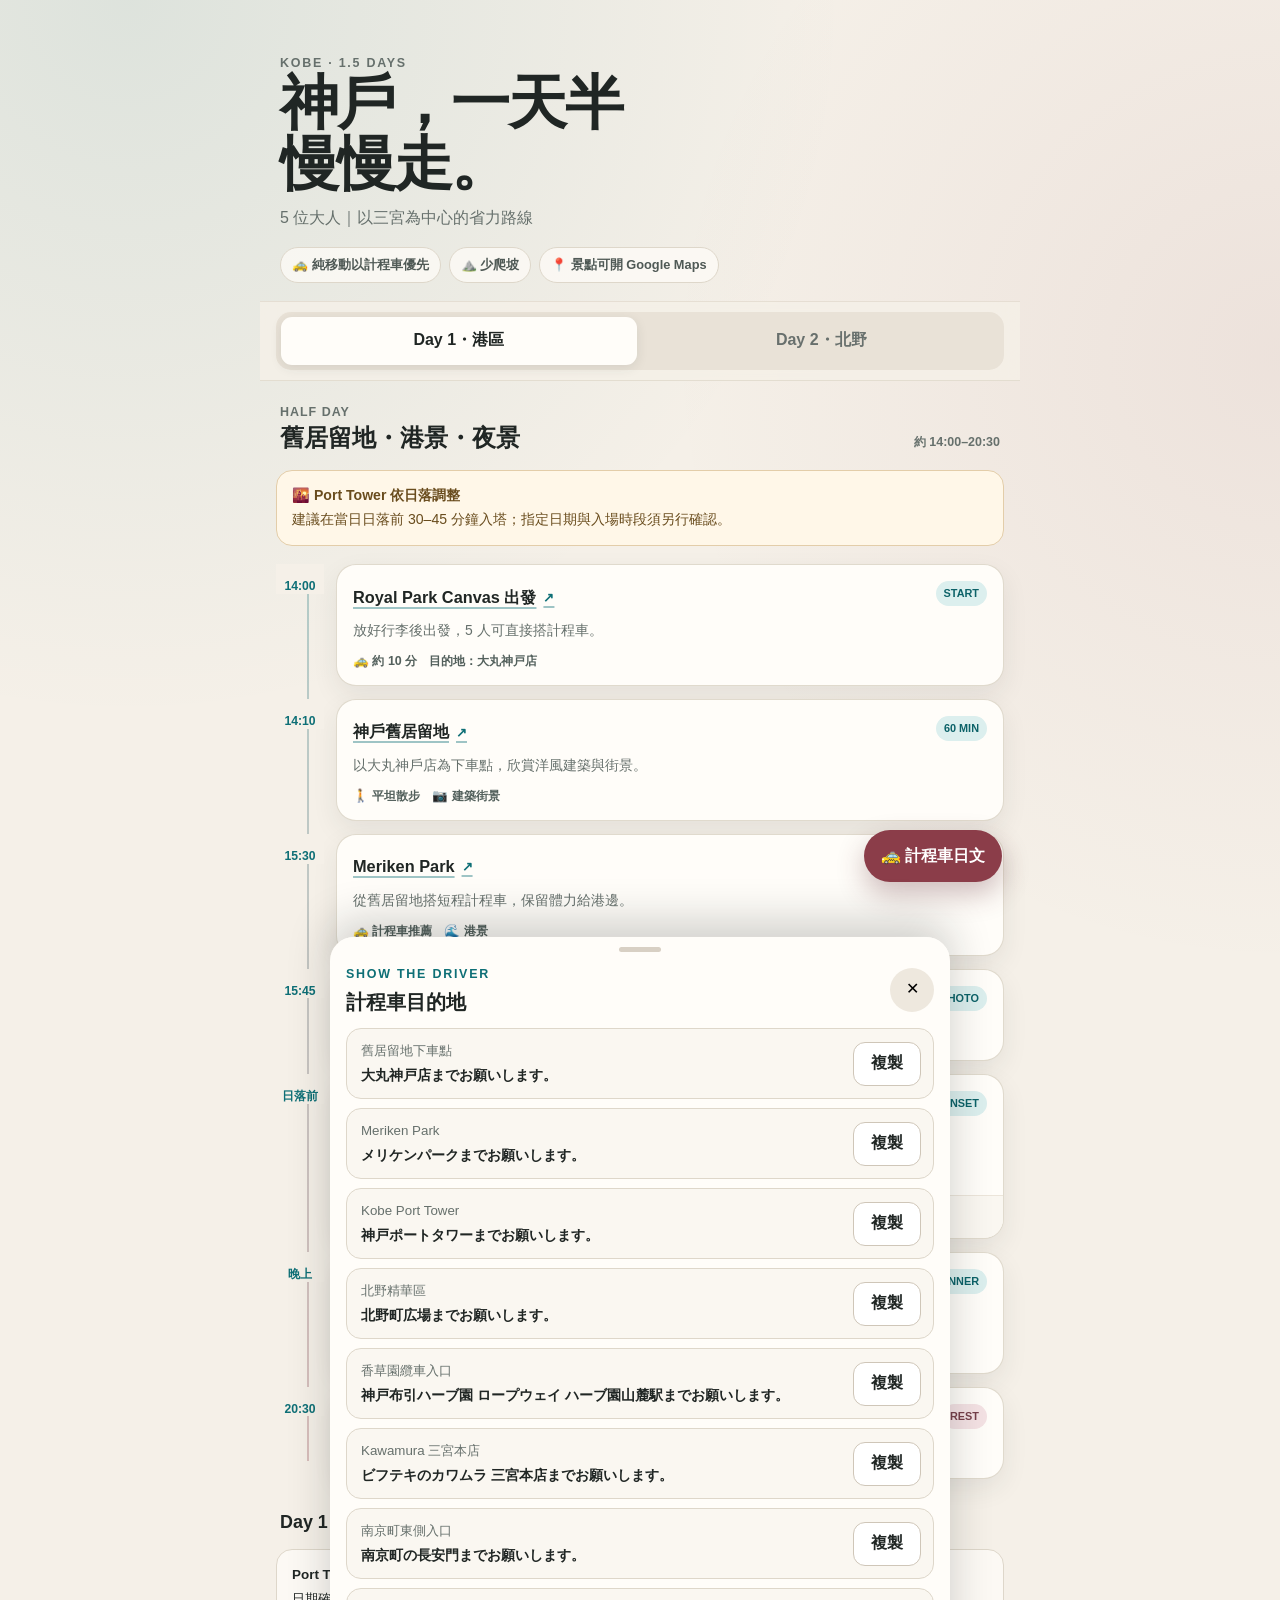
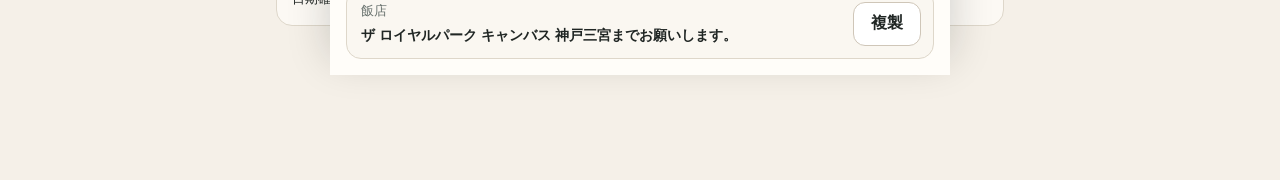
==== trips/kobe/index.html @ 84232a76 "Refine Kobe Kitano itinerary card" ====
<!doctype html>
<html lang="zh-Hant">
<head>
  <meta charset="utf-8">
  <meta name="viewport" content="width=device-width, initial-scale=1, viewport-fit=cover">
  <meta name="theme-color" content="#f5f0e8">
  <title>神戶一天半｜省力行程</title>
  <style>
    :root {
      --ink: #202624;
      --muted: #66706c;
      --paper: #f5f0e8;
      --card: #fffdf9;
      --line: #ded7ca;
      --port: #0e6f76;
      --port-soft: #dcefee;
      --wine: #8b3d49;
      --wine-soft: #f4e2e4;
      --gold: #a06b20;
      --shadow: 0 10px 26px rgba(42, 48, 45, .08);
      --radius: 20px;
    }

    * { box-sizing: border-box; }
    html { scroll-behavior: smooth; }
    body {
      margin: 0;
      color: var(--ink);
      background:
        radial-gradient(circle at 10% 0%, rgba(14,111,118,.10), transparent 34%),
        radial-gradient(circle at 100% 20%, rgba(139,61,73,.08), transparent 32%),
        var(--paper);
      font-family: -apple-system, BlinkMacSystemFont, "Segoe UI", "Noto Sans TC", sans-serif;
      line-height: 1.55;
      -webkit-font-smoothing: antialiased;
    }

    button, a { -webkit-tap-highlight-color: transparent; }
    button { font: inherit; }
    a { color: inherit; }

    .app {
      width: min(100%, 760px);
      min-height: 100vh;
      margin: 0 auto;
      padding-bottom: calc(104px + env(safe-area-inset-bottom));
    }

    .hero { padding: 28px 20px 18px; }
    .eyebrow {
      margin: 0 0 6px;
      color: var(--port);
      font-size: .78rem;
      font-weight: 800;
      letter-spacing: .14em;
      text-transform: uppercase;
    }
    h1 {
      margin: 0;
      font-family: ui-serif, Georgia, "Noto Serif TC", serif;
      font-size: clamp(2rem, 10vw, 3.7rem);
      line-height: 1.02;
      letter-spacing: -.035em;
    }
    .hero p { margin: 12px 0 0; color: var(--muted); }
    .quick-facts {
      display: flex;
      flex-wrap: wrap;
      gap: 8px;
      margin-top: 16px;
    }
    .chip {
      padding: 7px 11px;
      border: 1px solid var(--line);
      border-radius: 999px;
      background: rgba(255,253,249,.72);
      color: #4f5955;
      font-size: .8rem;
      font-weight: 700;
    }

    .day-nav-wrap {
      position: sticky;
      z-index: 20;
      top: 0;
      padding: 10px 16px;
      backdrop-filter: blur(16px);
      background: rgba(245,240,232,.84);
      border-top: 1px solid rgba(222,215,202,.7);
      border-bottom: 1px solid rgba(222,215,202,.8);
    }
    .day-nav {
      display: grid;
      grid-template-columns: 1fr 1fr;
      gap: 7px;
      padding: 5px;
      border-radius: 15px;
      background: #e9e2d7;
    }
    .day-tab {
      min-height: 48px;
      border: 0;
      border-radius: 11px;
      background: transparent;
      color: #68706d;
      font-weight: 800;
      cursor: pointer;
    }
    .day-tab[aria-selected="true"] {
      color: var(--ink);
      background: var(--card);
      box-shadow: 0 3px 12px rgba(42,48,45,.10);
    }

    main { padding: 18px 16px 0; }
    .day-panel[hidden] { display: none; }
    .day-heading {
      display: flex;
      align-items: flex-end;
      justify-content: space-between;
      gap: 16px;
      margin: 4px 4px 18px;
    }
    .day-kicker { margin: 0; color: var(--muted); font-size: .78rem; font-weight: 800; letter-spacing: .08em; }
    h2 { margin: 2px 0 0; font-size: 1.48rem; line-height: 1.2; }
    .day-duration { flex: 0 0 auto; color: var(--muted); font-size: .78rem; font-weight: 700; }

    .notice {
      margin: 0 0 18px;
      padding: 14px 15px;
      border: 1px solid #e3cda9;
      border-radius: 16px;
      background: #fff7e8;
      color: #694c1d;
      font-size: .88rem;
    }
    .notice strong { display: block; margin-bottom: 2px; }

    .timeline { position: relative; }
    .timeline::before {
      content: "";
      position: absolute;
      top: 14px;
      bottom: 18px;
      left: 31px;
      width: 2px;
      background: linear-gradient(var(--port), var(--wine));
      opacity: .28;
    }
    .stop {
      position: relative;
      display: grid;
      grid-template-columns: 48px minmax(0,1fr);
      gap: 12px;
      margin-bottom: 13px;
    }
    .stop-time {
      position: relative;
      z-index: 1;
      align-self: start;
      padding-top: 15px;
      color: var(--port);
      background: var(--paper);
      font-size: .76rem;
      font-weight: 900;
      line-height: 1.2;
      text-align: center;
    }
    .stop-card {
      overflow: hidden;
      border: 1px solid rgba(222,215,202,.92);
      border-radius: var(--radius);
      background: var(--card);
      box-shadow: var(--shadow);
    }
    .stop-main { padding: 16px 16px 14px; }
    .stop-top { display: flex; align-items: flex-start; justify-content: space-between; gap: 10px; }
    .place-link {
      display: inline-flex;
      align-items: center;
      gap: 7px;
      min-height: 32px;
      color: var(--ink);
      font-weight: 850;
      font-size: 1.02rem;
      line-height: 1.3;
      text-decoration-color: rgba(14,111,118,.4);
      text-decoration-thickness: 1.5px;
      text-underline-offset: 4px;
    }
    .place-link::after { content: "↗"; color: var(--port); font-size: .82rem; }
    .place-link:focus-visible, .place-link:hover { color: var(--port); }
    .group-title {
      display: inline-flex;
      align-items: center;
      min-height: 32px;
      font-size: 1.02rem;
      font-weight: 850;
      line-height: 1.3;
    }
    .tag {
      flex: 0 0 auto;
      padding: 4px 8px;
      border-radius: 999px;
      background: var(--port-soft);
      color: #0c6268;
      font-size: .68rem;
      font-weight: 850;
    }
    .tag.rest { color: #76404a; background: var(--wine-soft); }
    .stop-desc { margin: 7px 0 0; color: var(--muted); font-size: .87rem; }
    .meta {
      display: flex;
      flex-wrap: wrap;
      gap: 6px 12px;
      margin-top: 10px;
      color: #53605c;
      font-size: .78rem;
      font-weight: 650;
    }
    .stop-note {
      padding: 11px 16px;
      border-top: 1px solid #ece5da;
      background: #faf7f1;
      color: #625e56;
      font-size: .79rem;
    }

    .kitano-stops {
      display: grid;
      gap: 8px;
      margin-top: 13px;
    }
    .kitano-detail {
      display: grid;
      grid-template-columns: 52px minmax(0, 1fr);
      gap: 10px;
      align-items: start;
      padding: 11px 12px;
      border: 1px solid #e7dfd3;
      border-radius: 13px;
      background: #faf7f1;
    }
    .kitano-detail time {
      padding-top: 2px;
      color: var(--port);
      font-size: .72rem;
      font-weight: 900;
    }
    .kitano-detail a {
      color: var(--ink);
      font-size: .9rem;
      font-weight: 850;
      text-decoration-color: rgba(14,111,118,.42);
      text-underline-offset: 3px;
    }
    .kitano-detail p {
      margin: 3px 0 0;
      color: var(--muted);
      font-size: .76rem;
    }

    .choice-wrap {
      margin: 24px 0 6px 60px;
      padding: 17px;
      border-radius: 22px;
      color: white;
      background: linear-gradient(135deg, #205e62, #173d45);
      box-shadow: 0 15px 34px rgba(23,61,69,.18);
    }
    .choice-label { margin: 0; color: #bfe1df; font-size: .72rem; font-weight: 900; letter-spacing: .12em; }
    .choice-wrap h3 { margin: 3px 0 6px; font-size: 1.2rem; }
    .choice-wrap > p { margin: 0 0 14px; color: #d9e9e8; font-size: .83rem; }
    .choice-grid { display: grid; gap: 10px; }
    .choice {
      padding: 14px;
      border: 1px solid rgba(255,255,255,.18);
      border-radius: 16px;
      background: rgba(255,255,255,.08);
    }
    .choice.recommended { border-color: #e8ca8d; background: rgba(232,202,141,.12); }
    .choice small { color: #c5d8d7; font-weight: 750; }
    .choice strong { display: block; margin: 3px 0 5px; font-size: .97rem; }
    .choice a { color: white; text-underline-offset: 3px; }
    .choice p { margin: 0; color: #d8e6e5; font-size: .8rem; }

    .section-title { margin: 30px 4px 12px; font-size: 1.12rem; }
    .tips { display: grid; gap: 10px; }
    .tip {
      padding: 15px;
      border: 1px solid var(--line);
      border-radius: 16px;
      background: rgba(255,253,249,.74);
      font-size: .84rem;
    }
    .tip strong { display: block; margin-bottom: 3px; }

    .taxi-fab {
      position: fixed;
      z-index: 30;
      right: max(18px, calc((100vw - 760px)/2 + 18px));
      bottom: calc(18px + env(safe-area-inset-bottom));
      min-height: 52px;
      padding: 0 17px;
      border: 0;
      border-radius: 999px;
      color: white;
      background: var(--wine);
      box-shadow: 0 12px 28px rgba(93,39,48,.3);
      font-weight: 850;
      cursor: pointer;
    }

    .sheet-backdrop {
      position: fixed;
      z-index: 40;
      inset: 0;
      border: 0;
      background: rgba(15,21,19,.38);
      opacity: 0;
      pointer-events: none;
      transition: opacity .2s ease;
    }
    .sheet {
      position: fixed;
      z-index: 41;
      right: 0;
      bottom: 0;
      left: 0;
      max-height: 82vh;
      overflow: auto;
      padding: 10px 16px calc(22px + env(safe-area-inset-bottom));
      border-radius: 24px 24px 0 0;
      background: var(--card);
      transform: translateY(105%);
      transition: transform .25s ease;
      box-shadow: 0 -16px 44px rgba(20,27,25,.2);
    }
    body.sheet-open { overflow: hidden; }
    body.sheet-open .sheet-backdrop { opacity: 1; pointer-events: auto; }
    body.sheet-open .sheet { transform: translateY(0); }
    .grabber { width: 42px; height: 5px; margin: 0 auto 13px; border-radius: 99px; background: #d8d0c4; }
    .sheet-head { display: flex; align-items: center; justify-content: space-between; gap: 12px; }
    .sheet h2 { margin: 0; font-size: 1.25rem; }
    .close-sheet { width: 44px; height: 44px; border: 0; border-radius: 50%; background: #eee8de; cursor: pointer; }
    .taxi-list { display: grid; gap: 9px; margin-top: 14px; }
    .taxi-row {
      display: grid;
      grid-template-columns: minmax(0,1fr) auto;
      align-items: center;
      gap: 10px;
      padding: 12px 12px 12px 14px;
      border: 1px solid var(--line);
      border-radius: 15px;
      background: #faf7f1;
    }
    .taxi-row small { display: block; color: var(--muted); }
    .taxi-row strong { display: block; margin-top: 2px; font-size: .9rem; }
    .copy-btn {
      min-width: 68px;
      min-height: 44px;
      border: 1px solid #cfc6b8;
      border-radius: 12px;
      color: var(--ink);
      background: white;
      font-weight: 800;
      cursor: pointer;
    }
    .copy-btn.copied { color: white; border-color: var(--port); background: var(--port); }

    footer { padding: 32px 20px 0; color: var(--muted); font-size: .75rem; text-align: center; }
    @media (min-width: 640px) {
      .hero { padding-top: 42px; }
      .choice-grid { grid-template-columns: 1fr 1fr; }
      .tips { grid-template-columns: 1fr 1fr; }
      .sheet { left: 50%; width: min(620px, 100%); transform: translate(-50%, 105%); border-radius: 24px 24px 0 0; }
      body.sheet-open .sheet { transform: translate(-50%, 0); }
    }
    @media (prefers-reduced-motion: reduce) { *, *::before, *::after { scroll-behavior: auto !important; transition: none !important; } }
  </style>
</head>
<body>
  <div class="app">
    <header class="hero">
      <p class="eyebrow">KOBE · 1.5 DAYS</p>
      <h1>神戶，一天半<br>慢慢走。</h1>
      <p>5 位大人｜以三宮為中心的省力路線</p>
      <div class="quick-facts" aria-label="行程特色">
        <span class="chip">🚕 純移動以計程車優先</span>
        <span class="chip">⛰️ 少爬坡</span>
        <span class="chip">📍 景點可開 Google Maps</span>
      </div>
    </header>

    <div class="day-nav-wrap">
      <div class="day-nav" role="tablist" aria-label="選擇行程日期">
        <button class="day-tab" id="tab-day1" role="tab" aria-selected="true" aria-controls="day1">Day 1・港區</button>
        <button class="day-tab" id="tab-day2" role="tab" aria-selected="false" aria-controls="day2">Day 2・北野</button>
      </div>
    </div>

    <main>
      <section class="day-panel" id="day1" role="tabpanel" aria-labelledby="tab-day1">
        <div class="day-heading">
          <div><p class="day-kicker">HALF DAY</p><h2>舊居留地・港景・夜景</h2></div>
          <span class="day-duration">約 14:00–20:30</span>
        </div>
        <div class="notice"><strong>🌇 Port Tower 依日落調整</strong>建議在當日日落前 30–45 分鐘入塔；指定日期與入場時段須另行確認。</div>

        <div class="timeline">
          <article class="stop">
            <div class="stop-time">14:00</div>
            <div class="stop-card"><div class="stop-main"><div class="stop-top"><a class="place-link" href="https://www.google.com/maps/search/?api=1&amp;query=The%20Royal%20Park%20Canvas%20Kobe%20Sannomiya" target="_blank" rel="noopener">Royal Park Canvas 出發</a><span class="tag">START</span></div><p class="stop-desc">放好行李後出發，5 人可直接搭計程車。</p><div class="meta"><span>🚕 約 10 分</span><span>目的地：大丸神戸店</span></div></div></div>
          </article>
          <article class="stop">
            <div class="stop-time">14:10</div>
            <div class="stop-card"><div class="stop-main"><div class="stop-top"><a class="place-link" href="https://www.google.com/maps/search/?api=1&amp;query=神戸旧居留地" target="_blank" rel="noopener">神戶舊居留地</a><span class="tag">60 MIN</span></div><p class="stop-desc">以大丸神戶店為下車點，欣賞洋風建築與街景。</p><div class="meta"><span>🚶 平坦散步</span><span>📷 建築街景</span></div></div></div>
          </article>
          <article class="stop">
            <div class="stop-time">15:30</div>
            <div class="stop-card"><div class="stop-main"><div class="stop-top"><a class="place-link" href="https://www.google.com/maps/search/?api=1&amp;query=メリケンパーク" target="_blank" rel="noopener">Meriken Park</a><span class="tag">50 MIN</span></div><p class="stop-desc">從舊居留地搭短程計程車，保留體力給港邊。</p><div class="meta"><span>🚕 計程車推薦</span><span>🌊 港景</span></div></div></div>
          </article>
          <article class="stop">
            <div class="stop-time">15:45</div>
            <div class="stop-card"><div class="stop-main"><div class="stop-top"><a class="place-link" href="https://www.google.com/maps/search/?api=1&amp;query=BE%20KOBE%20モニュメント%20メリケンパーク" target="_blank" rel="noopener">BE KOBE</a><span class="tag">PHOTO</span></div><p class="stop-desc">拍照後沿港邊慢慢走，不必繞完整個公園。</p></div></div>
          </article>
          <article class="stop">
            <div class="stop-time">日落前</div>
            <div class="stop-card"><div class="stop-main"><div class="stop-top"><a class="place-link" href="https://www.google.com/maps/search/?api=1&amp;query=神戸ポートタワー" target="_blank" rel="noopener">Kobe Port Tower</a><span class="tag">SUNSET</span></div><p class="stop-desc">日落前 30–45 分鐘進塔，同時看白天、夕陽與亮燈。</p><div class="meta"><span>🎫 建議預約時段票</span><span>🛗 電梯登塔</span></div></div><div class="stop-note">實際日期確定後，再鎖定最佳入場時間與最後入場。</div></div>
          </article>
          <article class="stop">
            <div class="stop-time">晚上</div>
            <div class="stop-card"><div class="stop-main"><div class="stop-top"><a class="place-link" href="https://www.google.com/maps/search/?api=1&amp;query=神戸ハーバーランドumie%20モザイク" target="_blank" rel="noopener">MOSAIC・Harborland</a><span class="tag">DINNER</span></div><p class="stop-desc">沿港邊步行約 15–20 分鐘。先逛商店，再吃晚餐與看夜景。</p><div class="meta"><span>🛍️ 商店通常較早關</span><span>🍽️ 晚餐</span></div></div></div>
          </article>
          <article class="stop">
            <div class="stop-time">20:30</div>
            <div class="stop-card"><div class="stop-main"><div class="stop-top"><a class="place-link" href="https://www.google.com/maps/search/?api=1&amp;query=The%20Royal%20Park%20Canvas%20Kobe%20Sannomiya" target="_blank" rel="noopener">返回飯店</a><span class="tag rest">REST</span></div><p class="stop-desc">從 Harborland 搭計程車回三宮，不再增加步行量。</p></div></div>
          </article>
        </div>

        <h3 class="section-title">Day 1 提醒</h3>
        <div class="tips"><div class="tip"><strong>Port Tower</strong>日期確定後查日落、指定票與最後入場。</div><div class="tip"><strong>MOSAIC</strong>想購物要先逛再吃，餐廳通常比商店晚關。</div></div>
      </section>

      <section class="day-panel" id="day2" role="tabpanel" aria-labelledby="tab-day2" hidden>
        <div class="day-heading">
          <div><p class="day-kicker">FULL DAY</p><h2>北野・香草園・神戶牛</h2></div>
          <span class="day-duration">約 08:20 起</span>
        </div>
        <div class="notice"><strong>🛏️ 最新安排：下午回飯店休息</strong>生田神社後回飯店休息兩小時；晚上依大家體力，在南京町與三宮購物之間二選一。</div>

        <div class="timeline">
          <article class="stop">
            <div class="stop-time">08:30</div>
            <div class="stop-card"><div class="stop-main"><div class="stop-top"><a class="place-link" href="https://www.google.com/maps/search/?api=1&amp;query=神戸にしむら珈琲店%20三宮店" target="_blank" rel="noopener">西村咖啡三宮店</a><span class="tag">40 MIN</span></div><p class="stop-desc">老咖啡店早餐。店舖 08:00 開門，但朝食セット 08:30–11:30。</p><div class="meta"><span>🚶 飯店步行</span><span>☕ 08:30 抵達</span></div></div></div>
          </article>
          <article class="stop">
            <div class="stop-time">09:25</div>
            <div class="stop-card">
              <div class="stop-main">
                <div class="stop-top"><span class="group-title">北野異人館精華</span><span class="tag">75 MIN</span></div>
                <p class="stop-desc">搭計程車直上北野町廣場，再由高處往低處走，減少爬坡。</p>
                <div class="meta"><span>🚕 目的地：北野町広場</span><span>🚶 精華路線</span></div>
                <div class="kitano-stops">
                  <div class="kitano-detail"><time>09:25</time><div><a href="https://www.google.com/maps/search/?api=1&amp;query=北野町広場%20神戸" target="_blank" rel="noopener">北野町廣場 ↗</a><p>精華區起點，由高處開始往下走。</p></div></div>
                  <div class="kitano-detail"><time>09:30</time><div><a href="https://www.google.com/maps/search/?api=1&amp;query=風見鶏の館" target="_blank" rel="noopener">風見鶏之館 ↗</a><p>建議進館；營業與休館日待日期確認。</p></div></div>
                  <div class="kitano-detail"><time>09:55</time><div><a href="https://www.google.com/maps/search/?api=1&amp;query=萌黄の館%20神戸" target="_blank" rel="noopener">萌黃之館 ↗</a><p>以外觀拍照為主，有時間與體力才進館。</p></div></div>
                  <div class="kitano-detail"><time>10:15</time><div><a href="https://www.google.com/maps/search/?api=1&amp;query=スターバックスコーヒー%20神戸北野異人館店" target="_blank" rel="noopener">Starbucks 神戶北野異人館店 ↗</a><p>歷史洋館「北野物語館」，喝飲料、看看館內。</p></div></div>
                </div>
              </div>
            </div>
          </article>
          <article class="stop">
            <div class="stop-time">10:50</div>
            <div class="stop-card"><div class="stop-main"><div class="stop-top"><a class="place-link" href="https://www.google.com/maps/search/?api=1&amp;query=神戸布引ハーブ園%20ロープウェイ%20ハーブ園山麓駅" target="_blank" rel="noopener">布引香草園山麓站</a><span class="tag">ROPEWAY</span></div><p class="stop-desc">從北野搭計程車，務必指定纜車「ハーブ園山麓駅」。</p><div class="meta"><span>🚡 纜車 09:30 起</span><span>🚕 短程移動</span></div></div></div>
          </article>
          <article class="stop">
            <div class="stop-time">11:00</div>
            <div class="stop-card"><div class="stop-main"><div class="stop-top"><a class="place-link" href="https://www.google.com/maps/search/?api=1&amp;query=神戸布引ハーブ園" target="_blank" rel="noopener">神戶布引香草園</a><span class="tag">60 MIN</span></div><p class="stop-desc">以山頂展望、花園與休息為主；回程仍搭纜車，不徒步下山。</p><div class="meta"><span>🌿 園區 10:00 起</span><span>🚶 少量步行</span></div></div></div>
          </article>
          <article class="stop">
            <div class="stop-time">13:00</div>
            <div class="stop-card"><div class="stop-main"><div class="stop-top"><a class="place-link" href="https://www.google.com/maps/search/?api=1&amp;query=ビフテキのカワムラ%20三宮本店" target="_blank" rel="noopener">Bifteck Kawamura 三宮本店</a><span class="tag">90 MIN</span></div><p class="stop-desc">5 人建議預約 13:00。若要正式吃神戶牛，菜單須明確標示「神戸ビーフ」。</p><div class="meta"><span>📅 務必預約</span><span>🥩 Kobe Beef</span></div></div></div>
          </article>
          <article class="stop">
            <div class="stop-time">14:35</div>
            <div class="stop-card"><div class="stop-main"><div class="stop-top"><a class="place-link" href="https://www.google.com/maps/search/?api=1&amp;query=生田神社" target="_blank" rel="noopener">生田神社</a><span class="tag">35 MIN</span></div><p class="stop-desc">從餐廳步行前往。若要御守或御朱印，留意授與所受理時間。</p></div></div>
          </article>
          <article class="stop">
            <div class="stop-time">15:20</div>
            <div class="stop-card"><div class="stop-main"><div class="stop-top"><a class="place-link" href="https://www.google.com/maps/search/?api=1&amp;query=The%20Royal%20Park%20Canvas%20Kobe%20Sannomiya" target="_blank" rel="noopener">返回飯店休息</a><span class="tag rest">120 MIN</span></div><p class="stop-desc">生田神社離飯店很近，步行或搭短程計程車；完整休息兩小時。</p><div class="meta"><span>🛏️ 15:20–17:20</span><span>🔋 恢復體力</span></div></div></div>
          </article>
        </div>

        <section class="choice-wrap" aria-labelledby="evening-title">
          <p class="choice-label">17:20 後 · 二選一</p>
          <h3 id="evening-title">今晚看大家體力決定</h3>
          <p>不必把兩條路線都排進去；休息後再現場選擇。</p>
          <div class="choice-grid">
            <div class="choice">
              <small>OPTION A · 想看南京町</small>
              <strong><a href="https://www.google.com/maps/search/?api=1&amp;query=南京町%20長安門" target="_blank" rel="noopener">南京町・長安門 ↗</a></strong>
              <p>17:20 搭計程車，約 17:30–18:30 散步拍照。部分小吃店傍晚陸續關門，不宜太晚抵達。</p>
            </div>
            <div class="choice recommended">
              <small>OPTION B · 省力推薦</small>
              <strong><a href="https://www.google.com/maps/search/?api=1&amp;query=神戸三宮センター街" target="_blank" rel="noopener">神戶三宮中心街 ↗</a></strong>
              <p>從飯店輕鬆步行，視體力再逛 <a href="https://www.google.com/maps/search/?api=1&amp;query=神戸阪急" target="_blank" rel="noopener">神戶阪急 ↗</a>。可隨時回飯店。</p>
            </div>
          </div>
        </section>

        <h3 class="section-title">Day 2 預約與時間</h3>
        <div class="tips"><div class="tip"><strong>Kawamura</strong>5 人建議先訂 13:00，並確認選的是「神戸ビーフ」。</div><div class="tip"><strong>晚間購物</strong>百貨與商店關門時間依旅行日期、星期與樓層而異，出發前再確認。</div></div>
      </section>
    </main>

    <footer>點擊任何有底線的景點名稱，即可用 Google Maps 開啟位置。</footer>
  </div>

  <button class="taxi-fab" id="openTaxi" type="button" aria-haspopup="dialog">🚕 計程車日文</button>
  <button class="sheet-backdrop" id="sheetBackdrop" type="button" tabindex="-1" aria-label="關閉計程車資訊"></button>
  <section class="sheet" id="taxiSheet" role="dialog" aria-modal="true" aria-labelledby="taxiTitle" aria-hidden="true">
    <div class="grabber"></div>
    <div class="sheet-head"><div><p class="eyebrow">SHOW THE DRIVER</p><h2 id="taxiTitle">計程車目的地</h2></div><button class="close-sheet" id="closeTaxi" type="button" aria-label="關閉">✕</button></div>
    <div class="taxi-list">
      <div class="taxi-row"><div><small>舊居留地下車點</small><strong>大丸神戸店までお願いします。</strong></div><button class="copy-btn" data-copy="大丸神戸店までお願いします。">複製</button></div>
      <div class="taxi-row"><div><small>Meriken Park</small><strong>メリケンパークまでお願いします。</strong></div><button class="copy-btn" data-copy="メリケンパークまでお願いします。">複製</button></div>
      <div class="taxi-row"><div><small>Kobe Port Tower</small><strong>神戸ポートタワーまでお願いします。</strong></div><button class="copy-btn" data-copy="神戸ポートタワーまでお願いします。">複製</button></div>
      <div class="taxi-row"><div><small>北野精華區</small><strong>北野町広場までお願いします。</strong></div><button class="copy-btn" data-copy="北野町広場までお願いします。">複製</button></div>
      <div class="taxi-row"><div><small>香草園纜車入口</small><strong>神戸布引ハーブ園 ロープウェイ ハーブ園山麓駅までお願いします。</strong></div><button class="copy-btn" data-copy="神戸布引ハーブ園 ロープウェイ ハーブ園山麓駅までお願いします。">複製</button></div>
      <div class="taxi-row"><div><small>Kawamura 三宮本店</small><strong>ビフテキのカワムラ 三宮本店までお願いします。</strong></div><button class="copy-btn" data-copy="ビフテキのカワムラ 三宮本店までお願いします。">複製</button></div>
      <div class="taxi-row"><div><small>南京町東側入口</small><strong>南京町の長安門までお願いします。</strong></div><button class="copy-btn" data-copy="南京町の長安門までお願いします。">複製</button></div>
      <div class="taxi-row"><div><small>飯店</small><strong>ザ ロイヤルパーク キャンバス 神戸三宮までお願いします。</strong></div><button class="copy-btn" data-copy="ザ ロイヤルパーク キャンバス 神戸三宮までお願いします。">複製</button></div>
    </div>
  </section>

  <script>
    const tabs = [...document.querySelectorAll('.day-tab')];
    const panels = [...document.querySelectorAll('.day-panel')];
    tabs.forEach((tab, index) => tab.addEventListener('click', () => {
      tabs.forEach((item, i) => item.setAttribute('aria-selected', String(i === index)));
      panels.forEach((panel, i) => panel.hidden = i !== index);
      window.scrollTo({ top: document.querySelector('.day-nav-wrap').offsetTop, behavior: 'smooth' });
    }));

    const openTaxi = document.getElementById('openTaxi');
    const closeTaxi = document.getElementById('closeTaxi');
    const sheetBackdrop = document.getElementById('sheetBackdrop');
    const taxiSheet = document.getElementById('taxiSheet');
    function setSheet(open) {
      document.body.classList.toggle('sheet-open', open);
      taxiSheet.setAttribute('aria-hidden', String(!open));
      if (open) closeTaxi.focus(); else openTaxi.focus();
    }
    openTaxi.addEventListener('click', () => setSheet(true));
    closeTaxi.addEventListener('click', () => setSheet(false));
    sheetBackdrop.addEventListener('click', () => setSheet(false));
    document.addEventListener('keydown', event => { if (event.key === 'Escape' && document.body.classList.contains('sheet-open')) setSheet(false); });

    document.querySelectorAll('[data-copy]').forEach(button => button.addEventListener('click', async () => {
      const text = button.dataset.copy;
      try {
        await navigator.clipboard.writeText(text);
      } catch {
        const area = document.createElement('textarea');
        area.value = text;
        document.body.appendChild(area);
        area.select();
        document.execCommand('copy');
        area.remove();
      }
      const original = button.textContent;
      button.textContent = '已複製';
      button.classList.add('copied');
      setTimeout(() => { button.textContent = original; button.classList.remove('copied'); }, 1500);
    }));
  </script>
</body>
</html>
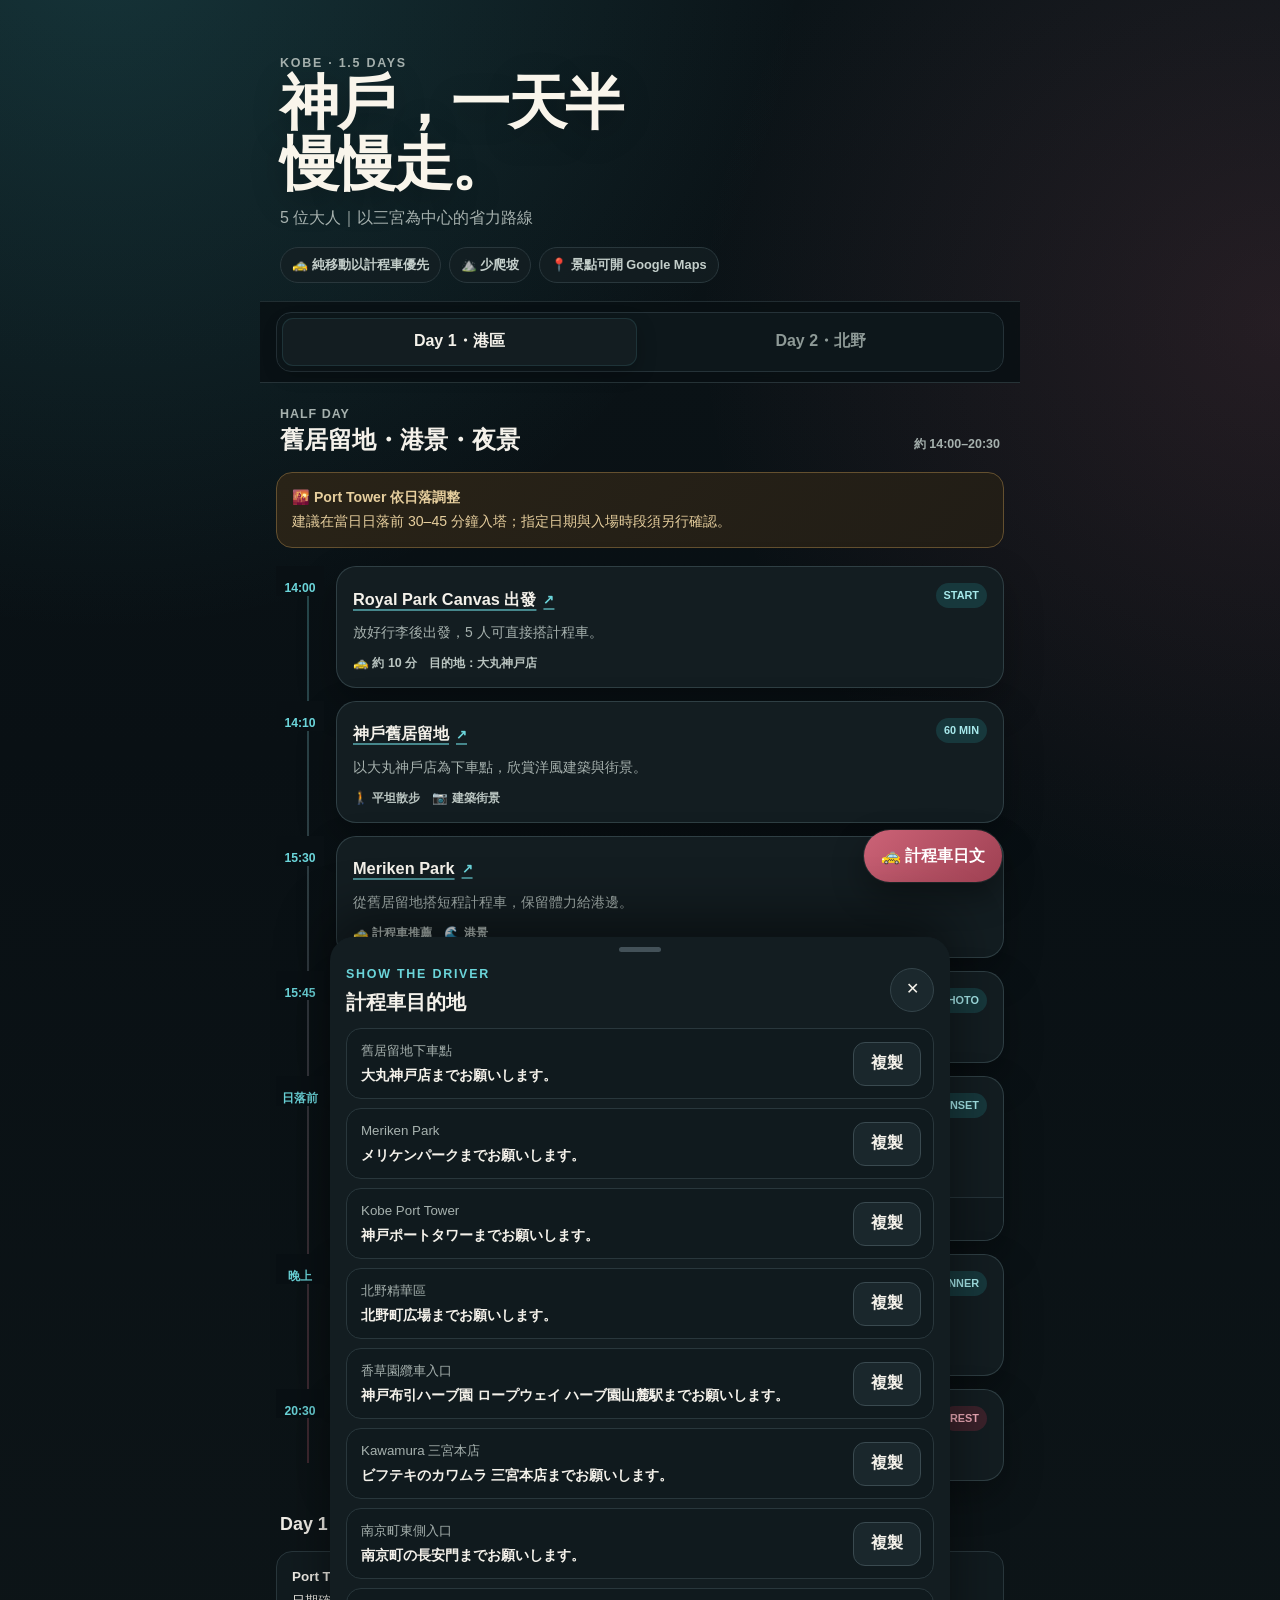
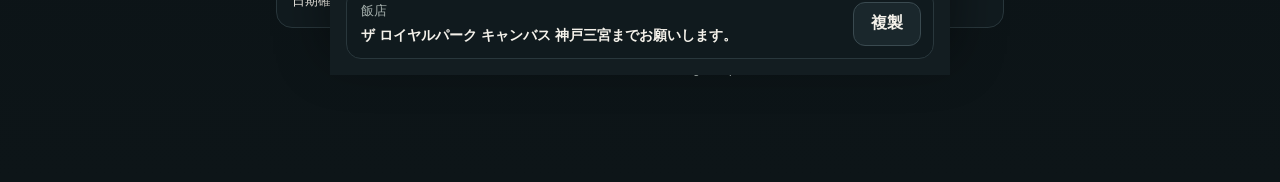
==== commit be4e6660: "Restyle Kobe itinerary in dark mode" ====
--- a/trips/kobe/index.html
+++ b/trips/kobe/index.html
@@ -3,21 +3,22 @@
 <head>
   <meta charset="utf-8">
   <meta name="viewport" content="width=device-width, initial-scale=1, viewport-fit=cover">
-  <meta name="theme-color" content="#f5f0e8">
+  <meta name="theme-color" content="#091014">
   <title>神戶一天半｜省力行程</title>
   <style>
     :root {
-      --ink: #202624;
-      --muted: #66706c;
-      --paper: #f5f0e8;
-      --card: #fffdf9;
-      --line: #ded7ca;
-      --port: #0e6f76;
-      --port-soft: #dcefee;
-      --wine: #8b3d49;
-      --wine-soft: #f4e2e4;
-      --gold: #a06b20;
-      --shadow: 0 10px 26px rgba(42, 48, 45, .08);
+      color-scheme: dark;
+      --ink: #f4f1ea;
+      --muted: #a6b1ae;
+      --paper: #091014;
+      --card: #131d21;
+      --line: #29373c;
+      --port: #6bd5da;
+      --port-soft: #17383c;
+      --wine: #c95f73;
+      --wine-soft: #3b222b;
+      --gold: #e3b76a;
+      --shadow: 0 16px 38px rgba(0, 0, 0, .28);
       --radius: 20px;
     }
 
@@ -27,8 +28,9 @@
       margin: 0;
       color: var(--ink);
       background:
-        radial-gradient(circle at 10% 0%, rgba(14,111,118,.10), transparent 34%),
-        radial-gradient(circle at 100% 20%, rgba(139,61,73,.08), transparent 32%),
+        radial-gradient(circle at 8% -4%, rgba(64,180,188,.20), transparent 32%),
+        radial-gradient(circle at 100% 18%, rgba(201,95,115,.14), transparent 30%),
+        linear-gradient(180deg, #0b1418 0%, #091014 42%, #0d1518 100%),
         var(--paper);
       font-family: -apple-system, BlinkMacSystemFont, "Segoe UI", "Noto Sans TC", sans-serif;
       line-height: 1.55;
@@ -61,6 +63,8 @@
       font-size: clamp(2rem, 10vw, 3.7rem);
       line-height: 1.02;
       letter-spacing: -.035em;
+      color: #f9f5eb;
+      text-shadow: 0 10px 32px rgba(0,0,0,.28);
     }
     .hero p { margin: 12px 0 0; color: var(--muted); }
     .quick-facts {
@@ -73,8 +77,8 @@
       padding: 7px 11px;
       border: 1px solid var(--line);
       border-radius: 999px;
-      background: rgba(255,253,249,.72);
-      color: #4f5955;
+      background: rgba(20,31,35,.76);
+      color: #c4cfcb;
       font-size: .8rem;
       font-weight: 700;
     }
@@ -85,9 +89,9 @@
       top: 0;
       padding: 10px 16px;
       backdrop-filter: blur(16px);
-      background: rgba(245,240,232,.84);
-      border-top: 1px solid rgba(222,215,202,.7);
-      border-bottom: 1px solid rgba(222,215,202,.8);
+      background: rgba(9,16,20,.84);
+      border-top: 1px solid rgba(73,92,98,.38);
+      border-bottom: 1px solid rgba(73,92,98,.46);
     }
     .day-nav {
       display: grid;
@@ -95,21 +99,22 @@
       gap: 7px;
       padding: 5px;
       border-radius: 15px;
-      background: #e9e2d7;
+      background: #0d171b;
+      border: 1px solid #253238;
     }
     .day-tab {
       min-height: 48px;
       border: 0;
       border-radius: 11px;
       background: transparent;
-      color: #68706d;
+      color: #8e9a97;
       font-weight: 800;
       cursor: pointer;
     }
     .day-tab[aria-selected="true"] {
       color: var(--ink);
       background: var(--card);
-      box-shadow: 0 3px 12px rgba(42,48,45,.10);
+      box-shadow: 0 7px 20px rgba(0,0,0,.24), inset 0 0 0 1px rgba(107,213,218,.12);
     }
 
     main { padding: 18px 16px 0; }
@@ -128,10 +133,10 @@
     .notice {
       margin: 0 0 18px;
       padding: 14px 15px;
-      border: 1px solid #e3cda9;
+      border: 1px solid #64502f;
       border-radius: 16px;
-      background: #fff7e8;
-      color: #694c1d;
+      background: linear-gradient(135deg, #292317, #211d16);
+      color: #e7cf9e;
       font-size: .88rem;
     }
     .notice strong { display: block; margin-bottom: 2px; }
@@ -168,7 +173,7 @@
     }
     .stop-card {
       overflow: hidden;
-      border: 1px solid rgba(222,215,202,.92);
+      border: 1px solid rgba(74,94,101,.52);
       border-radius: var(--radius);
       background: var(--card);
       box-shadow: var(--shadow);
@@ -184,7 +189,7 @@
       font-weight: 850;
       font-size: 1.02rem;
       line-height: 1.3;
-      text-decoration-color: rgba(14,111,118,.4);
+      text-decoration-color: rgba(107,213,218,.58);
       text-decoration-thickness: 1.5px;
       text-underline-offset: 4px;
     }
@@ -203,26 +208,26 @@
       padding: 4px 8px;
       border-radius: 999px;
       background: var(--port-soft);
-      color: #0c6268;
+      color: #a7e9eb;
       font-size: .68rem;
       font-weight: 850;
     }
-    .tag.rest { color: #76404a; background: var(--wine-soft); }
+    .tag.rest { color: #f1adba; background: var(--wine-soft); }
     .stop-desc { margin: 7px 0 0; color: var(--muted); font-size: .87rem; }
     .meta {
       display: flex;
       flex-wrap: wrap;
       gap: 6px 12px;
       margin-top: 10px;
-      color: #53605c;
+      color: #bac5c1;
       font-size: .78rem;
       font-weight: 650;
     }
     .stop-note {
       padding: 11px 16px;
-      border-top: 1px solid #ece5da;
-      background: #faf7f1;
-      color: #625e56;
+      border-top: 1px solid #26343a;
+      background: #10191d;
+      color: #aeb9b5;
       font-size: .79rem;
     }
 
@@ -237,9 +242,9 @@
       gap: 10px;
       align-items: start;
       padding: 11px 12px;
-      border: 1px solid #e7dfd3;
+      border: 1px solid #2b3b41;
       border-radius: 13px;
-      background: #faf7f1;
+      background: #0f191d;
     }
     .kitano-detail time {
       padding-top: 2px;
@@ -251,7 +256,7 @@
       color: var(--ink);
       font-size: .9rem;
       font-weight: 850;
-      text-decoration-color: rgba(14,111,118,.42);
+      text-decoration-color: rgba(107,213,218,.58);
       text-underline-offset: 3px;
     }
     .kitano-detail p {
@@ -265,10 +270,10 @@
       padding: 17px;
       border-radius: 22px;
       color: white;
-      background: linear-gradient(135deg, #205e62, #173d45);
-      box-shadow: 0 15px 34px rgba(23,61,69,.18);
-    }
-    .choice-label { margin: 0; color: #bfe1df; font-size: .72rem; font-weight: 900; letter-spacing: .12em; }
+      background: linear-gradient(145deg, #173d42, #10282e 52%, #1b202b);
+      box-shadow: 0 18px 42px rgba(0,0,0,.32), inset 0 0 0 1px rgba(107,213,218,.14);
+    }
+    .choice-label { margin: 0; color: #a8e1e1; font-size: .72rem; font-weight: 900; letter-spacing: .12em; }
     .choice-wrap h3 { margin: 3px 0 6px; font-size: 1.2rem; }
     .choice-wrap > p { margin: 0 0 14px; color: #d9e9e8; font-size: .83rem; }
     .choice-grid { display: grid; gap: 10px; }
@@ -290,7 +295,7 @@
       padding: 15px;
       border: 1px solid var(--line);
       border-radius: 16px;
-      background: rgba(255,253,249,.74);
+      background: rgba(19,29,33,.82);
       font-size: .84rem;
     }
     .tip strong { display: block; margin-bottom: 3px; }
@@ -306,7 +311,8 @@
       border-radius: 999px;
       color: white;
       background: var(--wine);
-      box-shadow: 0 12px 28px rgba(93,39,48,.3);
+      background: linear-gradient(135deg, #cc6377, #9e4052);
+      box-shadow: 0 14px 32px rgba(0,0,0,.36), 0 0 0 1px rgba(255,255,255,.10);
       font-weight: 850;
       cursor: pointer;
     }
@@ -316,7 +322,7 @@
       z-index: 40;
       inset: 0;
       border: 0;
-      background: rgba(15,21,19,.38);
+      background: rgba(0,5,7,.70);
       opacity: 0;
       pointer-events: none;
       transition: opacity .2s ease;
@@ -334,15 +340,15 @@
       background: var(--card);
       transform: translateY(105%);
       transition: transform .25s ease;
-      box-shadow: 0 -16px 44px rgba(20,27,25,.2);
+      box-shadow: 0 -20px 54px rgba(0,0,0,.48);
     }
     body.sheet-open { overflow: hidden; }
     body.sheet-open .sheet-backdrop { opacity: 1; pointer-events: auto; }
     body.sheet-open .sheet { transform: translateY(0); }
-    .grabber { width: 42px; height: 5px; margin: 0 auto 13px; border-radius: 99px; background: #d8d0c4; }
+    .grabber { width: 42px; height: 5px; margin: 0 auto 13px; border-radius: 99px; background: #435158; }
     .sheet-head { display: flex; align-items: center; justify-content: space-between; gap: 12px; }
     .sheet h2 { margin: 0; font-size: 1.25rem; }
-    .close-sheet { width: 44px; height: 44px; border: 0; border-radius: 50%; background: #eee8de; cursor: pointer; }
+    .close-sheet { width: 44px; height: 44px; border: 1px solid #34444a; border-radius: 50%; color: var(--ink); background: #1b282d; cursor: pointer; }
     .taxi-list { display: grid; gap: 9px; margin-top: 14px; }
     .taxi-row {
       display: grid;
@@ -352,21 +358,21 @@
       padding: 12px 12px 12px 14px;
       border: 1px solid var(--line);
       border-radius: 15px;
-      background: #faf7f1;
+      background: #101a1e;
     }
     .taxi-row small { display: block; color: var(--muted); }
     .taxi-row strong { display: block; margin-top: 2px; font-size: .9rem; }
     .copy-btn {
       min-width: 68px;
       min-height: 44px;
-      border: 1px solid #cfc6b8;
+      border: 1px solid #3a4a50;
       border-radius: 12px;
       color: var(--ink);
-      background: white;
+      background: #1a272c;
       font-weight: 800;
       cursor: pointer;
     }
-    .copy-btn.copied { color: white; border-color: var(--port); background: var(--port); }
+    .copy-btn.copied { color: #071316; border-color: var(--port); background: var(--port); }
 
     footer { padding: 32px 20px 0; color: var(--muted); font-size: .75rem; text-align: center; }
     @media (min-width: 640px) {
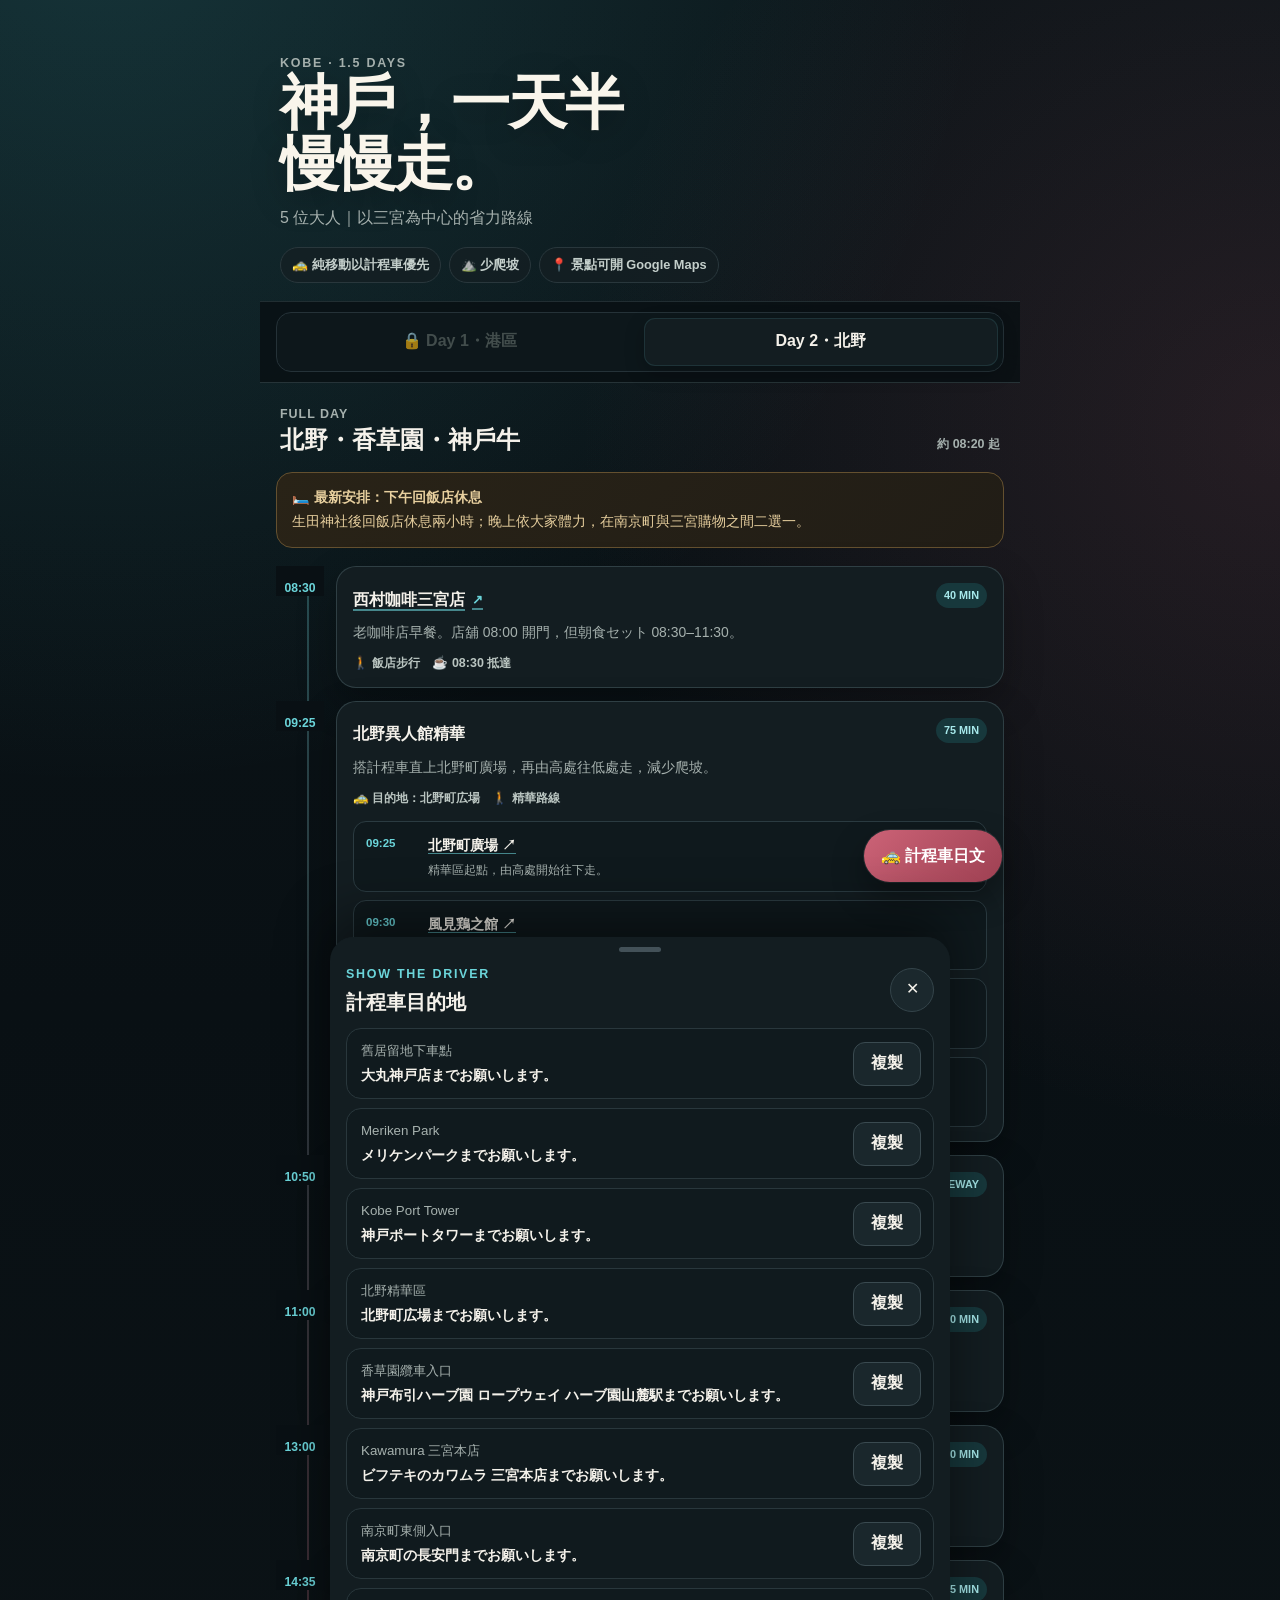
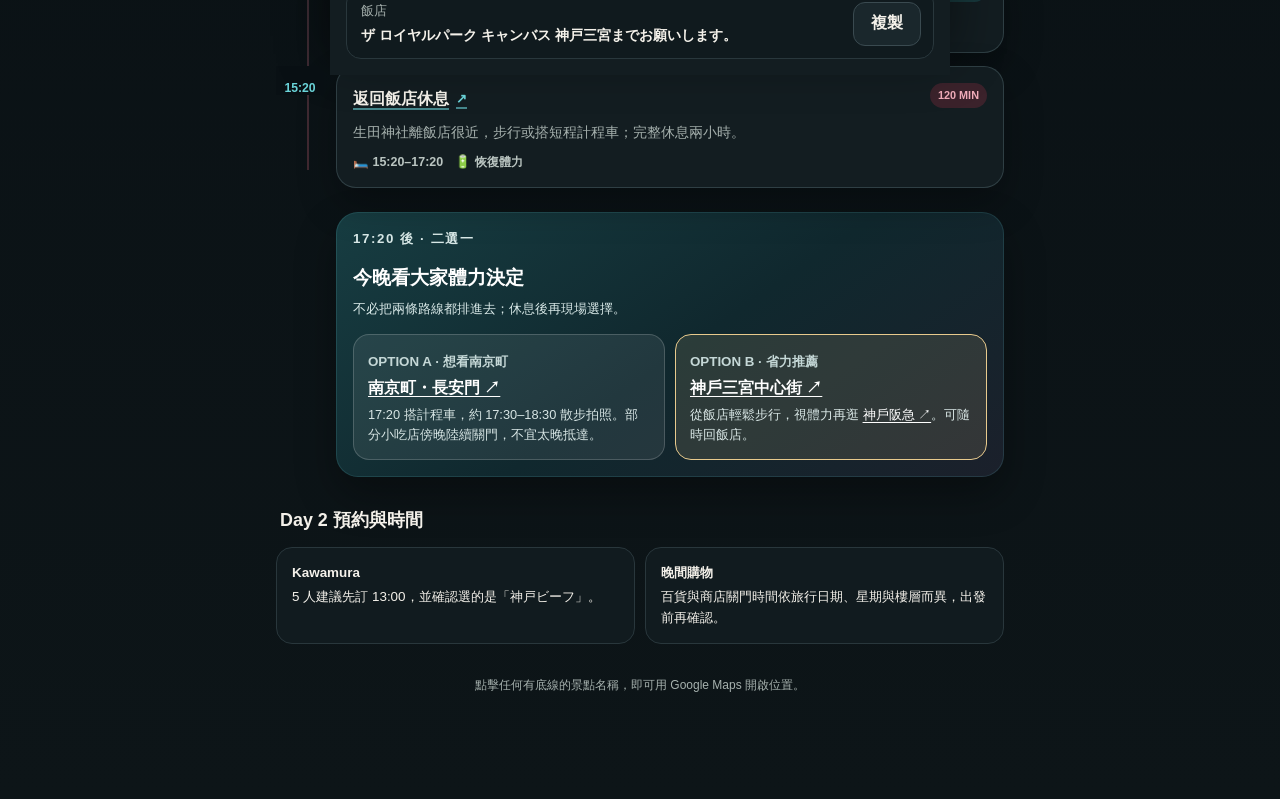
==== commit 01fcf14e: "Temporarily lock Kobe day one itinerary" ====
--- a/trips/kobe/index.html
+++ b/trips/kobe/index.html
@@ -116,6 +116,11 @@
       background: var(--card);
       box-shadow: 0 7px 20px rgba(0,0,0,.24), inset 0 0 0 1px rgba(107,213,218,.12);
     }
+    .day-tab:disabled {
+      color: #596461;
+      cursor: not-allowed;
+      opacity: .7;
+    }
 
     main { padding: 18px 16px 0; }
     .day-panel[hidden] { display: none; }
@@ -400,13 +405,13 @@
 
     <div class="day-nav-wrap">
       <div class="day-nav" role="tablist" aria-label="選擇行程日期">
-        <button class="day-tab" id="tab-day1" role="tab" aria-selected="true" aria-controls="day1">Day 1・港區</button>
-        <button class="day-tab" id="tab-day2" role="tab" aria-selected="false" aria-controls="day2">Day 2・北野</button>
+        <button class="day-tab" id="tab-day1" role="tab" aria-selected="false" aria-controls="day1" aria-disabled="true" disabled>🔒 Day 1・港區</button>
+        <button class="day-tab" id="tab-day2" role="tab" aria-selected="true" aria-controls="day2">Day 2・北野</button>
       </div>
     </div>
 
     <main>
-      <section class="day-panel" id="day1" role="tabpanel" aria-labelledby="tab-day1">
+      <section class="day-panel" id="day1" role="tabpanel" aria-labelledby="tab-day1" hidden>
         <div class="day-heading">
           <div><p class="day-kicker">HALF DAY</p><h2>舊居留地・港景・夜景</h2></div>
           <span class="day-duration">約 14:00–20:30</span>
@@ -448,7 +453,7 @@
         <div class="tips"><div class="tip"><strong>Port Tower</strong>日期確定後查日落、指定票與最後入場。</div><div class="tip"><strong>MOSAIC</strong>想購物要先逛再吃，餐廳通常比商店晚關。</div></div>
       </section>
 
-      <section class="day-panel" id="day2" role="tabpanel" aria-labelledby="tab-day2" hidden>
+      <section class="day-panel" id="day2" role="tabpanel" aria-labelledby="tab-day2">
         <div class="day-heading">
           <div><p class="day-kicker">FULL DAY</p><h2>北野・香草園・神戶牛</h2></div>
           <span class="day-duration">約 08:20 起</span>
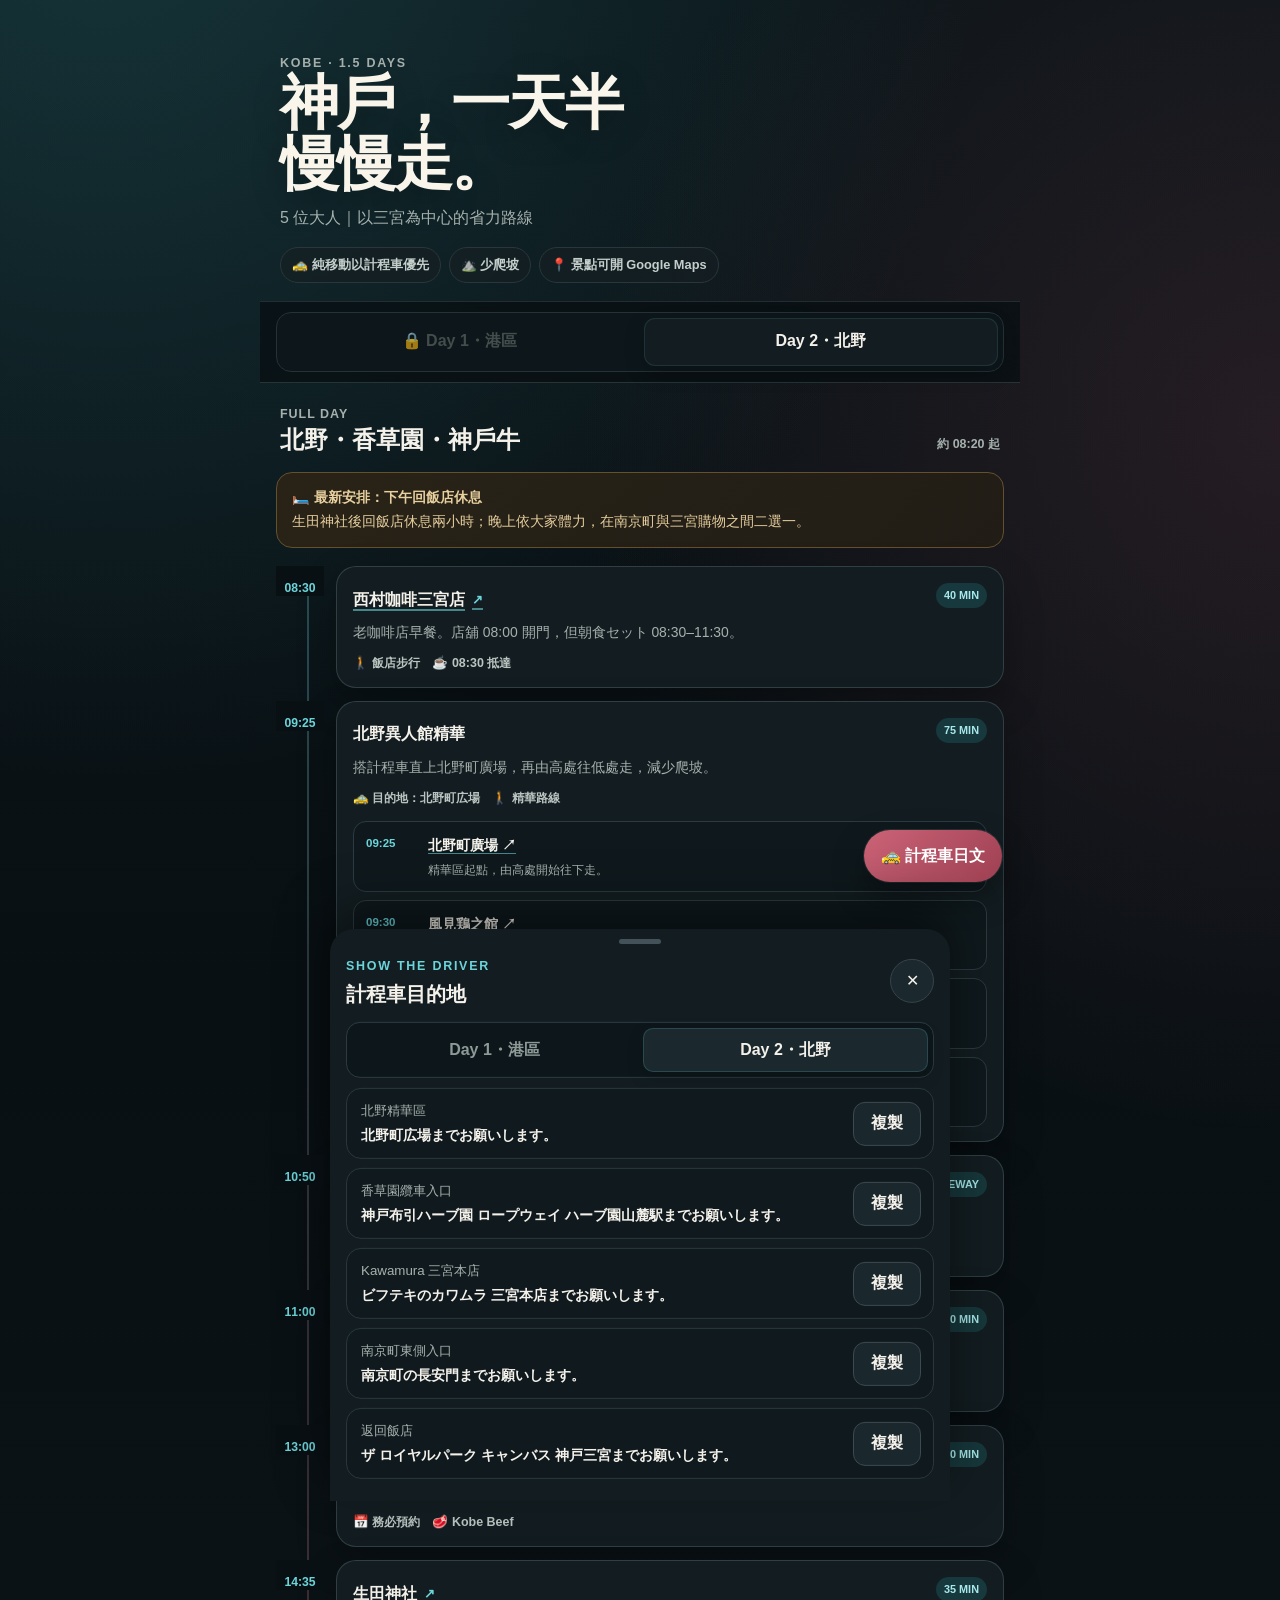
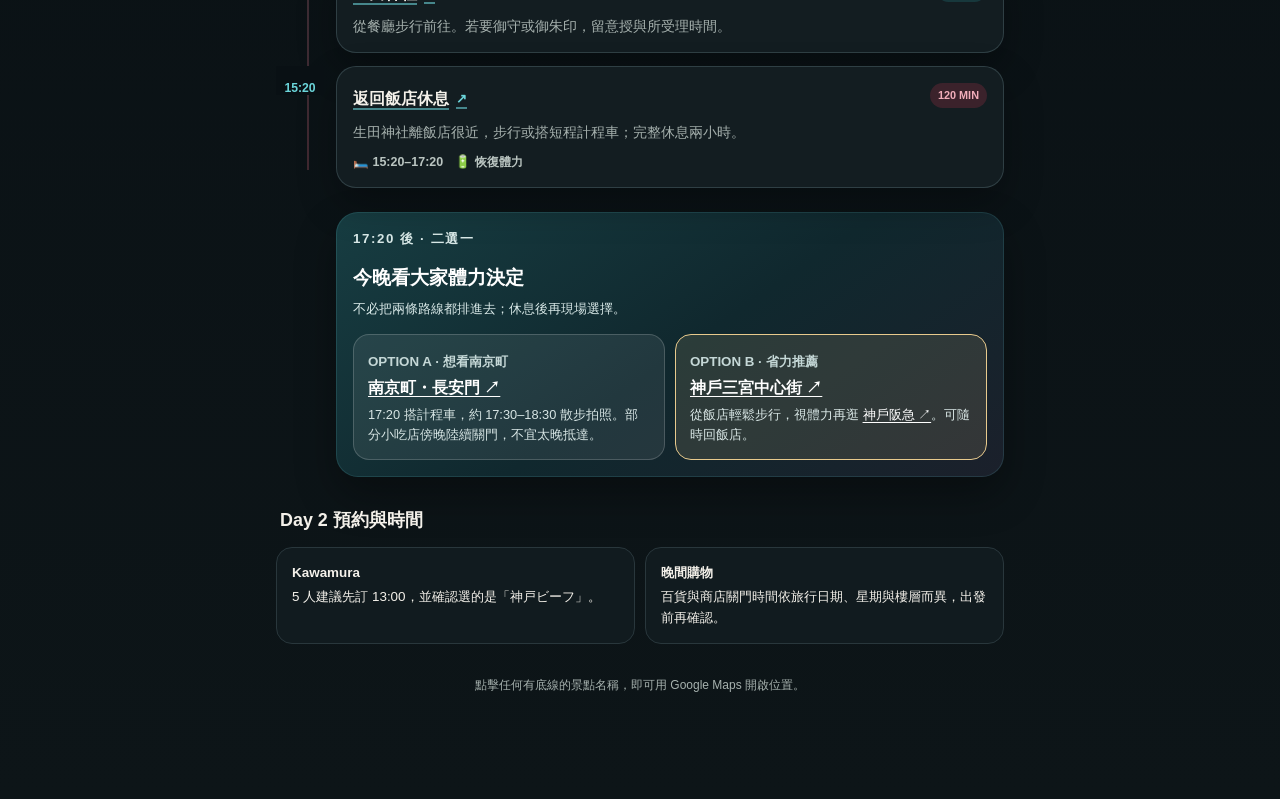
==== commit 1bd76011: "Split Kobe taxi destinations by day" ====
--- a/trips/kobe/index.html
+++ b/trips/kobe/index.html
@@ -354,7 +354,32 @@
     .sheet-head { display: flex; align-items: center; justify-content: space-between; gap: 12px; }
     .sheet h2 { margin: 0; font-size: 1.25rem; }
     .close-sheet { width: 44px; height: 44px; border: 1px solid #34444a; border-radius: 50%; color: var(--ink); background: #1b282d; cursor: pointer; }
-    .taxi-list { display: grid; gap: 9px; margin-top: 14px; }
+    .taxi-day-tabs {
+      display: grid;
+      grid-template-columns: 1fr 1fr;
+      gap: 6px;
+      margin-top: 16px;
+      padding: 5px;
+      border: 1px solid #2b3b41;
+      border-radius: 14px;
+      background: #0d171b;
+    }
+    .taxi-day-tab {
+      min-height: 44px;
+      border: 0;
+      border-radius: 10px;
+      color: #8e9a97;
+      background: transparent;
+      font-weight: 850;
+      cursor: pointer;
+    }
+    .taxi-day-tab[aria-selected="true"] {
+      color: var(--ink);
+      background: #1b292e;
+      box-shadow: inset 0 0 0 1px rgba(107,213,218,.18), 0 6px 16px rgba(0,0,0,.22);
+    }
+    .taxi-day-panel[hidden] { display: none; }
+    .taxi-list { display: grid; gap: 9px; margin-top: 10px; }
     .taxi-row {
       display: grid;
       grid-template-columns: minmax(0,1fr) auto;
@@ -534,15 +559,26 @@
   <section class="sheet" id="taxiSheet" role="dialog" aria-modal="true" aria-labelledby="taxiTitle" aria-hidden="true">
     <div class="grabber"></div>
     <div class="sheet-head"><div><p class="eyebrow">SHOW THE DRIVER</p><h2 id="taxiTitle">計程車目的地</h2></div><button class="close-sheet" id="closeTaxi" type="button" aria-label="關閉">✕</button></div>
-    <div class="taxi-list">
-      <div class="taxi-row"><div><small>舊居留地下車點</small><strong>大丸神戸店までお願いします。</strong></div><button class="copy-btn" data-copy="大丸神戸店までお願いします。">複製</button></div>
-      <div class="taxi-row"><div><small>Meriken Park</small><strong>メリケンパークまでお願いします。</strong></div><button class="copy-btn" data-copy="メリケンパークまでお願いします。">複製</button></div>
-      <div class="taxi-row"><div><small>Kobe Port Tower</small><strong>神戸ポートタワーまでお願いします。</strong></div><button class="copy-btn" data-copy="神戸ポートタワーまでお願いします。">複製</button></div>
-      <div class="taxi-row"><div><small>北野精華區</small><strong>北野町広場までお願いします。</strong></div><button class="copy-btn" data-copy="北野町広場までお願いします。">複製</button></div>
-      <div class="taxi-row"><div><small>香草園纜車入口</small><strong>神戸布引ハーブ園 ロープウェイ ハーブ園山麓駅までお願いします。</strong></div><button class="copy-btn" data-copy="神戸布引ハーブ園 ロープウェイ ハーブ園山麓駅までお願いします。">複製</button></div>
-      <div class="taxi-row"><div><small>Kawamura 三宮本店</small><strong>ビフテキのカワムラ 三宮本店までお願いします。</strong></div><button class="copy-btn" data-copy="ビフテキのカワムラ 三宮本店までお願いします。">複製</button></div>
-      <div class="taxi-row"><div><small>南京町東側入口</small><strong>南京町の長安門までお願いします。</strong></div><button class="copy-btn" data-copy="南京町の長安門までお願いします。">複製</button></div>
-      <div class="taxi-row"><div><small>飯店</small><strong>ザ ロイヤルパーク キャンバス 神戸三宮までお願いします。</strong></div><button class="copy-btn" data-copy="ザ ロイヤルパーク キャンバス 神戸三宮までお願いします。">複製</button></div>
+    <div class="taxi-day-tabs" role="tablist" aria-label="選擇計程車目的地日期">
+      <button class="taxi-day-tab" id="taxi-tab-day1" type="button" role="tab" aria-selected="false" aria-controls="taxi-day1">Day 1・港區</button>
+      <button class="taxi-day-tab" id="taxi-tab-day2" type="button" role="tab" aria-selected="true" aria-controls="taxi-day2">Day 2・北野</button>
+    </div>
+    <div class="taxi-day-panel" id="taxi-day1" role="tabpanel" aria-labelledby="taxi-tab-day1" hidden>
+      <div class="taxi-list">
+        <div class="taxi-row"><div><small>舊居留地下車點</small><strong>大丸神戸店までお願いします。</strong></div><button class="copy-btn" data-copy="大丸神戸店までお願いします。">複製</button></div>
+        <div class="taxi-row"><div><small>Meriken Park</small><strong>メリケンパークまでお願いします。</strong></div><button class="copy-btn" data-copy="メリケンパークまでお願いします。">複製</button></div>
+        <div class="taxi-row"><div><small>Kobe Port Tower</small><strong>神戸ポートタワーまでお願いします。</strong></div><button class="copy-btn" data-copy="神戸ポートタワーまでお願いします。">複製</button></div>
+        <div class="taxi-row"><div><small>返回飯店</small><strong>ザ ロイヤルパーク キャンバス 神戸三宮までお願いします。</strong></div><button class="copy-btn" data-copy="ザ ロイヤルパーク キャンバス 神戸三宮までお願いします。">複製</button></div>
+      </div>
+    </div>
+    <div class="taxi-day-panel" id="taxi-day2" role="tabpanel" aria-labelledby="taxi-tab-day2">
+      <div class="taxi-list">
+        <div class="taxi-row"><div><small>北野精華區</small><strong>北野町広場までお願いします。</strong></div><button class="copy-btn" data-copy="北野町広場までお願いします。">複製</button></div>
+        <div class="taxi-row"><div><small>香草園纜車入口</small><strong>神戸布引ハーブ園 ロープウェイ ハーブ園山麓駅までお願いします。</strong></div><button class="copy-btn" data-copy="神戸布引ハーブ園 ロープウェイ ハーブ園山麓駅までお願いします。">複製</button></div>
+        <div class="taxi-row"><div><small>Kawamura 三宮本店</small><strong>ビフテキのカワムラ 三宮本店までお願いします。</strong></div><button class="copy-btn" data-copy="ビフテキのカワムラ 三宮本店までお願いします。">複製</button></div>
+        <div class="taxi-row"><div><small>南京町東側入口</small><strong>南京町の長安門までお願いします。</strong></div><button class="copy-btn" data-copy="南京町の長安門までお願いします。">複製</button></div>
+        <div class="taxi-row"><div><small>返回飯店</small><strong>ザ ロイヤルパーク キャンバス 神戸三宮までお願いします。</strong></div><button class="copy-btn" data-copy="ザ ロイヤルパーク キャンバス 神戸三宮までお願いします。">複製</button></div>
+      </div>
     </div>
   </section>
 
@@ -559,10 +595,23 @@
     const closeTaxi = document.getElementById('closeTaxi');
     const sheetBackdrop = document.getElementById('sheetBackdrop');
     const taxiSheet = document.getElementById('taxiSheet');
+    const taxiDayTabs = [...document.querySelectorAll('.taxi-day-tab')];
+    const taxiDayPanels = [...document.querySelectorAll('.taxi-day-panel')];
+    function selectTaxiDay(dayId) {
+      taxiDayTabs.forEach(tab => tab.setAttribute('aria-selected', String(tab.getAttribute('aria-controls') === dayId)));
+      taxiDayPanels.forEach(panel => panel.hidden = panel.id !== dayId);
+    }
+    taxiDayTabs.forEach(tab => tab.addEventListener('click', () => selectTaxiDay(tab.getAttribute('aria-controls'))));
     function setSheet(open) {
       document.body.classList.toggle('sheet-open', open);
       taxiSheet.setAttribute('aria-hidden', String(!open));
-      if (open) closeTaxi.focus(); else openTaxi.focus();
+      if (open) {
+        const selectedDay = document.querySelector('.day-tab[aria-selected="true"]').id === 'tab-day1' ? 'taxi-day1' : 'taxi-day2';
+        selectTaxiDay(selectedDay);
+        closeTaxi.focus();
+      } else {
+        openTaxi.focus();
+      }
     }
     openTaxi.addEventListener('click', () => setSheet(true));
     closeTaxi.addEventListener('click', () => setSheet(false));
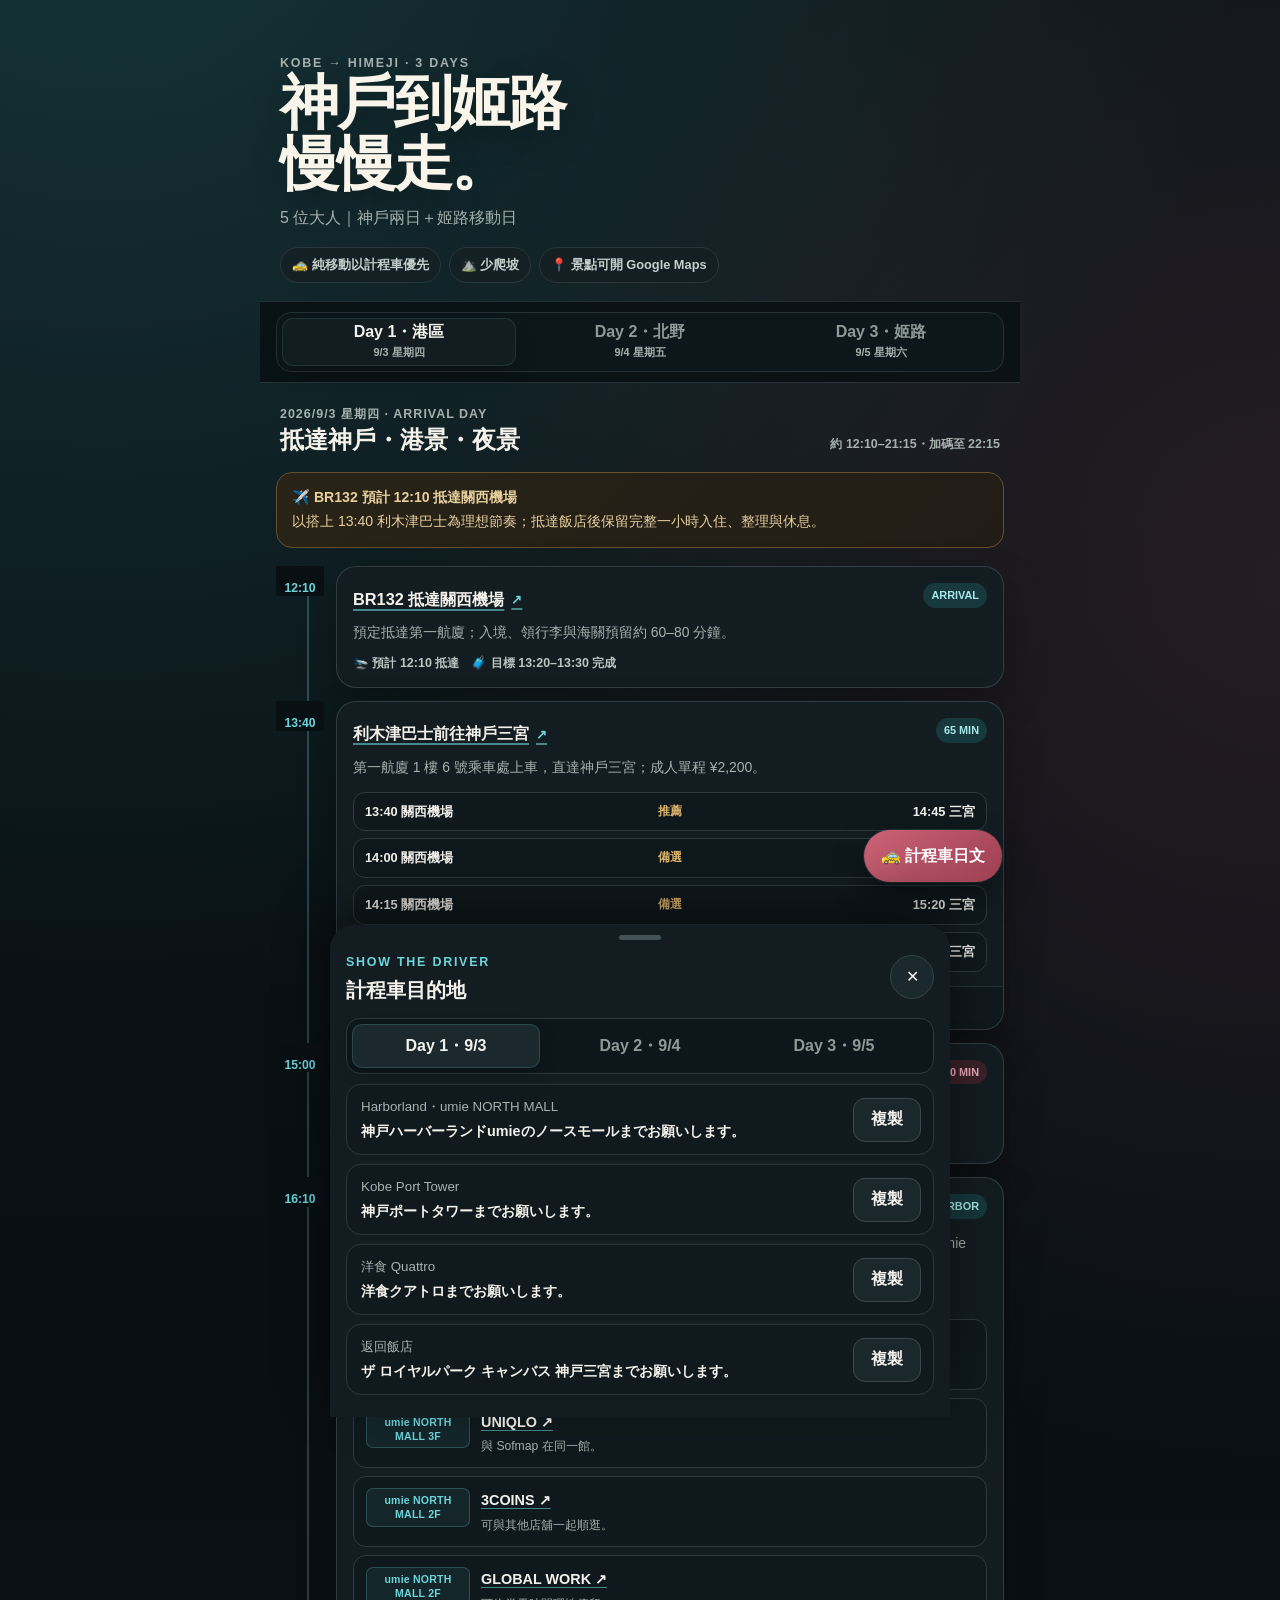
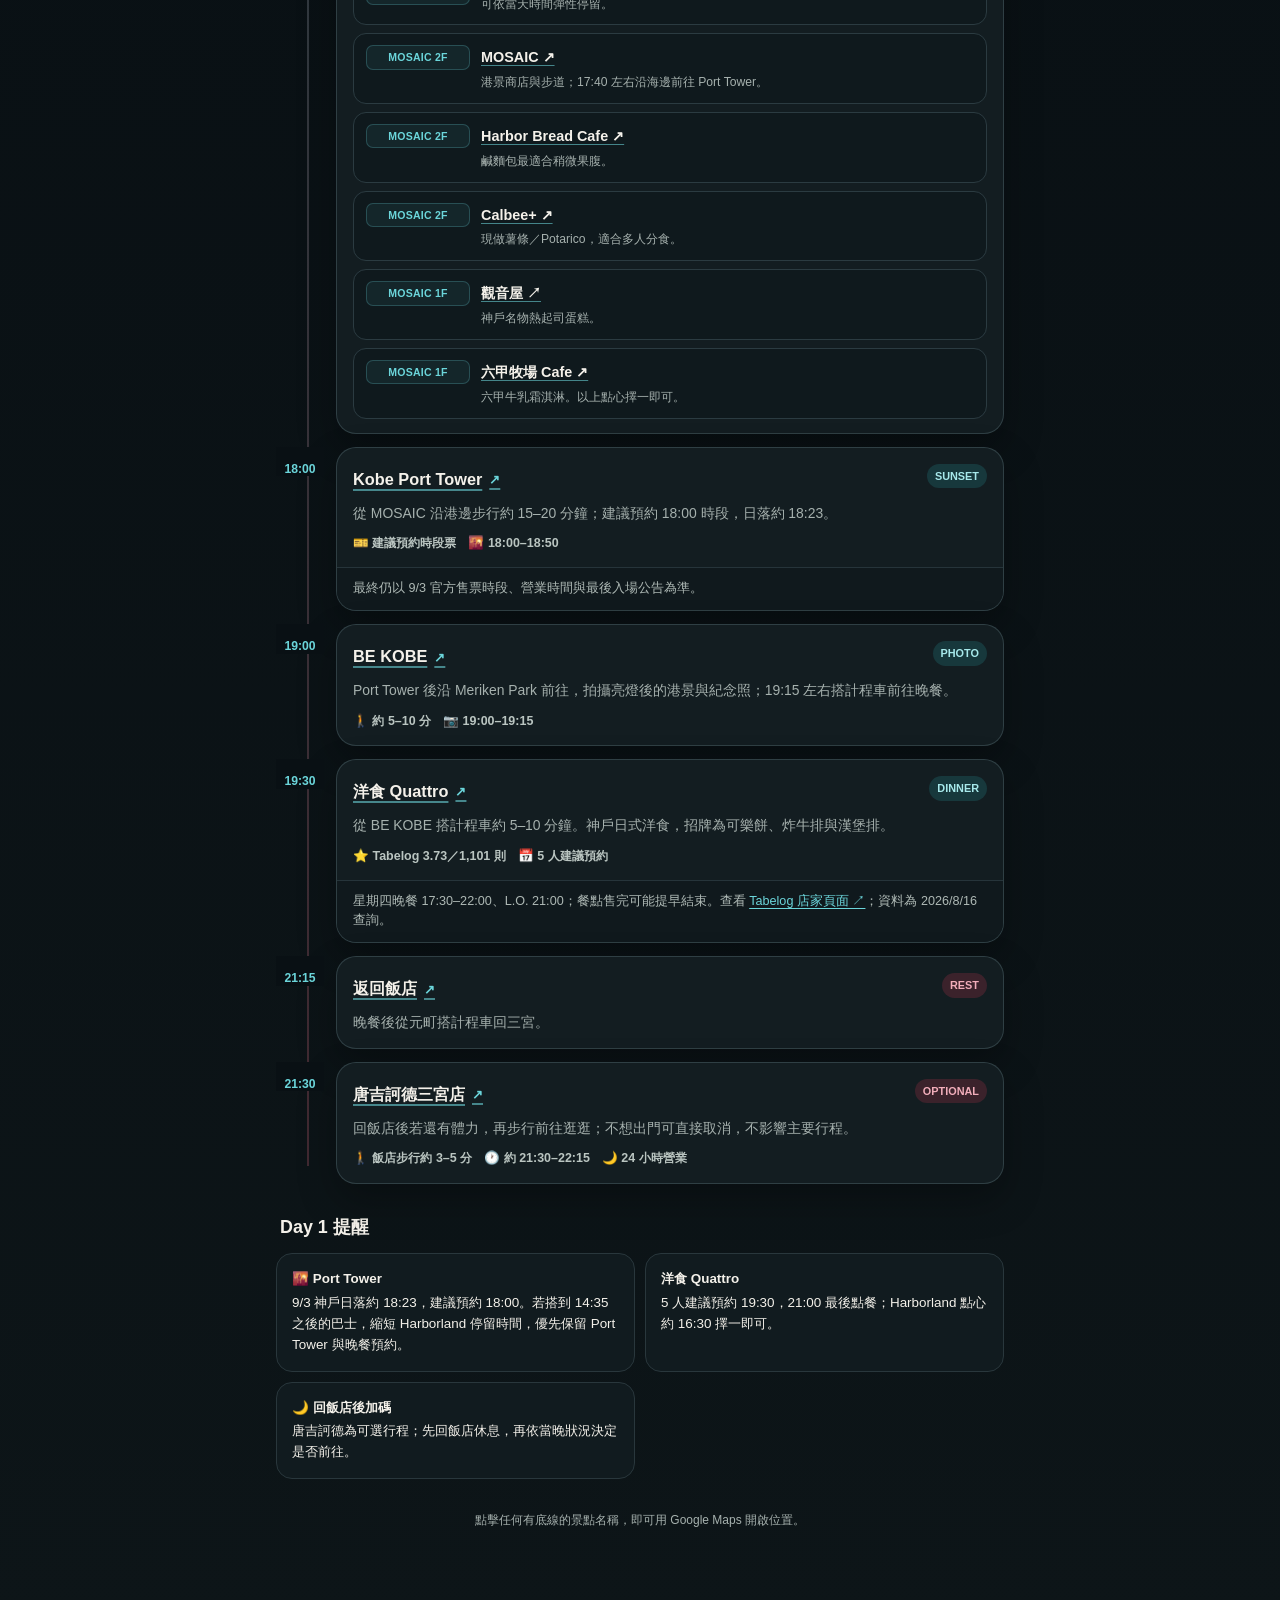
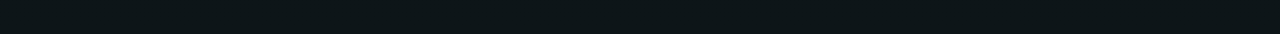
==== commit feadd81a: "Update Kobe and Himeji itinerary" ====
--- a/trips/kobe/index.html
+++ b/trips/kobe/index.html
@@ -4,7 +4,7 @@
   <meta charset="utf-8">
   <meta name="viewport" content="width=device-width, initial-scale=1, viewport-fit=cover">
   <meta name="theme-color" content="#091014">
-  <title>神戶一天半｜省力行程</title>
+  <title>神戶到姬路｜三日行程</title>
   <style>
     :root {
       color-scheme: dark;
@@ -95,7 +95,7 @@
     }
     .day-nav {
       display: grid;
-      grid-template-columns: 1fr 1fr;
+      grid-template-columns: repeat(3, 1fr);
       gap: 7px;
       padding: 5px;
       border-radius: 15px;
@@ -111,15 +111,18 @@
       font-weight: 800;
       cursor: pointer;
     }
+    .day-tab span { display: block; line-height: 1.15; }
+    .day-tab small {
+      display: block;
+      margin-top: 3px;
+      color: var(--muted);
+      font-size: .68rem;
+      font-weight: 750;
+    }
     .day-tab[aria-selected="true"] {
       color: var(--ink);
       background: var(--card);
       box-shadow: 0 7px 20px rgba(0,0,0,.24), inset 0 0 0 1px rgba(107,213,218,.12);
-    }
-    .day-tab:disabled {
-      color: #596461;
-      cursor: not-allowed;
-      opacity: .7;
     }
 
     main { padding: 18px 16px 0; }
@@ -235,6 +238,26 @@
       color: #aeb9b5;
       font-size: .79rem;
     }
+    .bus-options {
+      display: grid;
+      gap: 7px;
+      margin-top: 13px;
+    }
+    .bus-option {
+      display: grid;
+      grid-template-columns: 1fr auto 1fr;
+      align-items: center;
+      gap: 9px;
+      padding: 9px 11px;
+      border: 1px solid #2b3b41;
+      border-radius: 12px;
+      background: #0f191d;
+      font-size: .8rem;
+      font-weight: 800;
+    }
+    .bus-option span:last-child { text-align: right; }
+    .bus-option b { color: var(--gold); font-size: .72rem; }
+    .stop-note a { color: var(--port); text-underline-offset: 3px; }
 
     .kitano-stops {
       display: grid;
@@ -268,6 +291,21 @@
       margin: 3px 0 0;
       color: var(--muted);
       font-size: .76rem;
+    }
+    .harbor-stops .kitano-detail {
+      grid-template-columns: 104px minmax(0, 1fr);
+      gap: 11px;
+    }
+    .harbor-stops .kitano-detail time {
+      width: 100%;
+      padding: 4px 7px;
+      border: 1px solid rgba(107,213,218,.24);
+      border-radius: 7px;
+      background: rgba(107,213,218,.07);
+      font-size: .66rem;
+      line-height: 1.35;
+      letter-spacing: .02em;
+      text-align: center;
     }
 
     .choice-wrap {
@@ -356,7 +394,7 @@
     .close-sheet { width: 44px; height: 44px; border: 1px solid #34444a; border-radius: 50%; color: var(--ink); background: #1b282d; cursor: pointer; }
     .taxi-day-tabs {
       display: grid;
-      grid-template-columns: 1fr 1fr;
+      grid-template-columns: repeat(3, 1fr);
       gap: 6px;
       margin-top: 16px;
       padding: 5px;
@@ -418,9 +456,9 @@
 <body>
   <div class="app">
     <header class="hero">
-      <p class="eyebrow">KOBE · 1.5 DAYS</p>
-      <h1>神戶，一天半<br>慢慢走。</h1>
-      <p>5 位大人｜以三宮為中心的省力路線</p>
+      <p class="eyebrow">KOBE → HIMEJI · 3 DAYS</p>
+      <h1>神戶到姬路<br>慢慢走。</h1>
+      <p>5 位大人｜神戶兩日＋姬路移動日</p>
       <div class="quick-facts" aria-label="行程特色">
         <span class="chip">🚕 純移動以計程車優先</span>
         <span class="chip">⛰️ 少爬坡</span>
@@ -430,57 +468,95 @@
 
     <div class="day-nav-wrap">
       <div class="day-nav" role="tablist" aria-label="選擇行程日期">
-        <button class="day-tab" id="tab-day1" role="tab" aria-selected="false" aria-controls="day1" aria-disabled="true" disabled>🔒 Day 1・港區</button>
-        <button class="day-tab" id="tab-day2" role="tab" aria-selected="true" aria-controls="day2">Day 2・北野</button>
+        <button class="day-tab" id="tab-day1" role="tab" aria-selected="true" aria-controls="day1"><span>Day 1・港區</span><small>9/3 星期四</small></button>
+        <button class="day-tab" id="tab-day2" role="tab" aria-selected="false" aria-controls="day2"><span>Day 2・北野</span><small>9/4 星期五</small></button>
+        <button class="day-tab" id="tab-day3" role="tab" aria-selected="false" aria-controls="day3"><span>Day 3・姬路</span><small>9/5 星期六</small></button>
       </div>
     </div>
 
     <main>
-      <section class="day-panel" id="day1" role="tabpanel" aria-labelledby="tab-day1" hidden>
+      <section class="day-panel" id="day1" role="tabpanel" aria-labelledby="tab-day1">
         <div class="day-heading">
-          <div><p class="day-kicker">HALF DAY</p><h2>舊居留地・港景・夜景</h2></div>
-          <span class="day-duration">約 14:00–20:30</span>
+          <div><p class="day-kicker">2026/9/3 星期四 · ARRIVAL DAY</p><h2>抵達神戶・港景・夜景</h2></div>
+          <span class="day-duration">約 12:10–21:15・加碼至 22:15</span>
         </div>
-        <div class="notice"><strong>🌇 Port Tower 依日落調整</strong>建議在當日日落前 30–45 分鐘入塔；指定日期與入場時段須另行確認。</div>
+        <div class="notice"><strong>✈️ BR132 預計 12:10 抵達關西機場</strong>以搭上 13:40 利木津巴士為理想節奏；抵達飯店後保留完整一小時入住、整理與休息。</div>
 
         <div class="timeline">
           <article class="stop">
-            <div class="stop-time">14:00</div>
-            <div class="stop-card"><div class="stop-main"><div class="stop-top"><a class="place-link" href="https://www.google.com/maps/search/?api=1&amp;query=The%20Royal%20Park%20Canvas%20Kobe%20Sannomiya" target="_blank" rel="noopener">Royal Park Canvas 出發</a><span class="tag">START</span></div><p class="stop-desc">放好行李後出發，5 人可直接搭計程車。</p><div class="meta"><span>🚕 約 10 分</span><span>目的地：大丸神戸店</span></div></div></div>
-          </article>
-          <article class="stop">
-            <div class="stop-time">14:10</div>
-            <div class="stop-card"><div class="stop-main"><div class="stop-top"><a class="place-link" href="https://www.google.com/maps/search/?api=1&amp;query=神戸旧居留地" target="_blank" rel="noopener">神戶舊居留地</a><span class="tag">60 MIN</span></div><p class="stop-desc">以大丸神戶店為下車點，欣賞洋風建築與街景。</p><div class="meta"><span>🚶 平坦散步</span><span>📷 建築街景</span></div></div></div>
-          </article>
-          <article class="stop">
-            <div class="stop-time">15:30</div>
-            <div class="stop-card"><div class="stop-main"><div class="stop-top"><a class="place-link" href="https://www.google.com/maps/search/?api=1&amp;query=メリケンパーク" target="_blank" rel="noopener">Meriken Park</a><span class="tag">50 MIN</span></div><p class="stop-desc">從舊居留地搭短程計程車，保留體力給港邊。</p><div class="meta"><span>🚕 計程車推薦</span><span>🌊 港景</span></div></div></div>
-          </article>
-          <article class="stop">
-            <div class="stop-time">15:45</div>
-            <div class="stop-card"><div class="stop-main"><div class="stop-top"><a class="place-link" href="https://www.google.com/maps/search/?api=1&amp;query=BE%20KOBE%20モニュメント%20メリケンパーク" target="_blank" rel="noopener">BE KOBE</a><span class="tag">PHOTO</span></div><p class="stop-desc">拍照後沿港邊慢慢走，不必繞完整個公園。</p></div></div>
-          </article>
-          <article class="stop">
-            <div class="stop-time">日落前</div>
-            <div class="stop-card"><div class="stop-main"><div class="stop-top"><a class="place-link" href="https://www.google.com/maps/search/?api=1&amp;query=神戸ポートタワー" target="_blank" rel="noopener">Kobe Port Tower</a><span class="tag">SUNSET</span></div><p class="stop-desc">日落前 30–45 分鐘進塔，同時看白天、夕陽與亮燈。</p><div class="meta"><span>🎫 建議預約時段票</span><span>🛗 電梯登塔</span></div></div><div class="stop-note">實際日期確定後，再鎖定最佳入場時間與最後入場。</div></div>
-          </article>
-          <article class="stop">
-            <div class="stop-time">晚上</div>
-            <div class="stop-card"><div class="stop-main"><div class="stop-top"><a class="place-link" href="https://www.google.com/maps/search/?api=1&amp;query=神戸ハーバーランドumie%20モザイク" target="_blank" rel="noopener">MOSAIC・Harborland</a><span class="tag">DINNER</span></div><p class="stop-desc">沿港邊步行約 15–20 分鐘。先逛商店，再吃晚餐與看夜景。</p><div class="meta"><span>🛍️ 商店通常較早關</span><span>🍽️ 晚餐</span></div></div></div>
-          </article>
-          <article class="stop">
-            <div class="stop-time">20:30</div>
-            <div class="stop-card"><div class="stop-main"><div class="stop-top"><a class="place-link" href="https://www.google.com/maps/search/?api=1&amp;query=The%20Royal%20Park%20Canvas%20Kobe%20Sannomiya" target="_blank" rel="noopener">返回飯店</a><span class="tag rest">REST</span></div><p class="stop-desc">從 Harborland 搭計程車回三宮，不再增加步行量。</p></div></div>
+            <div class="stop-time">12:10</div>
+            <div class="stop-card"><div class="stop-main"><div class="stop-top"><a class="place-link" href="https://www.google.com/maps/search/?api=1&amp;query=Kansai%20International%20Airport%20Terminal%201" target="_blank" rel="noopener">BR132 抵達關西機場</a><span class="tag">ARRIVAL</span></div><p class="stop-desc">預定抵達第一航廈；入境、領行李與海關預留約 60–80 分鐘。</p><div class="meta"><span>🛬 預計 12:10 抵達</span><span>🧳 目標 13:20–13:30 完成</span></div></div></div>
+          </article>
+          <article class="stop">
+            <div class="stop-time">13:40</div>
+            <div class="stop-card">
+              <div class="stop-main">
+                <div class="stop-top"><a class="place-link" href="https://www.google.com/maps/search/?api=1&amp;query=Kansai%20Airport%20Terminal%201%20Limousine%20Bus%20Stop%206" target="_blank" rel="noopener">利木津巴士前往神戶三宮</a><span class="tag">65 MIN</span></div>
+                <p class="stop-desc">第一航廈 1 樓 6 號乘車處上車，直達神戶三宮；成人單程 ¥2,200。</p>
+                <div class="bus-options" aria-label="機場巴士班次選項">
+                  <div class="bus-option"><span>13:40 關西機場</span><b>推薦</b><span>14:45 三宮</span></div>
+                  <div class="bus-option"><span>14:00 關西機場</span><b>備選</b><span>15:05 三宮</span></div>
+                  <div class="bus-option"><span>14:15 關西機場</span><b>備選</b><span>15:20 三宮</span></div>
+                  <div class="bus-option"><span>14:35 關西機場</span><b>備選</b><span>15:40 三宮</span></div>
+                </div>
+              </div>
+              <div class="stop-note">班次與票價以當日公告為準；出發前查看 <a href="https://www.kate.co.jp/en/timetable/detail/KB" target="_blank" rel="noopener">官方時刻表 ↗</a>。</div>
+            </div>
+          </article>
+          <article class="stop">
+            <div class="stop-time">15:00</div>
+            <div class="stop-card"><div class="stop-main"><div class="stop-top"><a class="place-link" href="https://www.google.com/maps/search/?api=1&amp;query=The%20Royal%20Park%20Canvas%20Kobe%20Sannomiya" target="_blank" rel="noopener">飯店入住・休息</a><span class="tag rest">60 MIN</span></div><p class="stop-desc">以搭乘 13:40 巴士估算，約 15:00 抵達飯店；入住、整理行李並休息一小時再出門。</p><div class="meta"><span>🛏️ 約 15:00–16:00</span><span>🕐 若搭後續班次，整段順延</span></div></div></div>
+          </article>
+          <article class="stop">
+            <div class="stop-time">16:10</div>
+            <div class="stop-card">
+              <div class="stop-main">
+                <div class="stop-top"><a class="place-link" href="https://www.google.com/maps/search/?api=1&amp;query=神戸ハーバーランドumie%20モザイク" target="_blank" rel="noopener">MOSAIC・Harborland</a><span class="tag">HARBOR</span></div>
+                <p class="stop-desc">16:00 從飯店搭計程車直接前往。MOSAIC 與 umie 都在 Harborland；Sofmap、UNIQLO 位於 umie NORTH MALL。</p>
+                <div class="meta"><span>🚕 約 10–15 分</span><span>🕐 約 16:10–17:40</span></div>
+                <div class="kitano-stops harbor-stops">
+                  <div class="kitano-detail"><time>umie NORTH MALL 6F</time><div><a href="https://www.google.com/maps/search/?api=1&amp;query=ソフマップ%20神戸ハーバーランド店" target="_blank" rel="noopener">Sofmap／Kojima ↗</a><p>有指定電器可優先前往。</p></div></div>
+                  <div class="kitano-detail"><time>umie NORTH MALL 3F</time><div><a href="https://www.google.com/maps/search/?api=1&amp;query=ユニクロ%20神戸ハーバーランドumie店" target="_blank" rel="noopener">UNIQLO ↗</a><p>與 Sofmap 在同一館。</p></div></div>
+                  <div class="kitano-detail"><time>umie NORTH MALL 2F</time><div><a href="https://www.google.com/maps/search/?api=1&amp;query=3COINS%2Bplus%20神戸ハーバーランドumie店" target="_blank" rel="noopener">3COINS ↗</a><p>可與其他店舖一起順逛。</p></div></div>
+                  <div class="kitano-detail"><time>umie NORTH MALL 2F</time><div><a href="https://www.google.com/maps/search/?api=1&amp;query=GLOBAL%20WORK%20神戸ハーバーランドumie店" target="_blank" rel="noopener">GLOBAL WORK ↗</a><p>可依當天時間彈性停留。</p></div></div>
+                  <div class="kitano-detail"><time>MOSAIC 2F</time><div><a href="https://www.google.com/maps/search/?api=1&amp;query=神戸ハーバーランドumie%20モザイク" target="_blank" rel="noopener">MOSAIC ↗</a><p>港景商店與步道；17:40 左右沿海邊前往 Port Tower。</p></div></div>
+                  <div class="kitano-detail"><time>MOSAIC 2F</time><div><a href="https://www.google.com/maps/search/?api=1&amp;query=Harbor%20Bread%20Cafe%20神戸" target="_blank" rel="noopener">Harbor Bread Cafe ↗</a><p>鹹麵包最適合稍微果腹。</p></div></div>
+                  <div class="kitano-detail"><time>MOSAIC 2F</time><div><a href="https://www.google.com/maps/search/?api=1&amp;query=Calbee%2B%20神戸ハーバーランドumie" target="_blank" rel="noopener">Calbee+ ↗</a><p>現做薯條／Potarico，適合多人分食。</p></div></div>
+                  <div class="kitano-detail"><time>MOSAIC 1F</time><div><a href="https://www.google.com/maps/search/?api=1&amp;query=観音屋%20ハーバーランド" target="_blank" rel="noopener">觀音屋 ↗</a><p>神戶名物熱起司蛋糕。</p></div></div>
+                  <div class="kitano-detail"><time>MOSAIC 1F</time><div><a href="https://www.google.com/maps/search/?api=1&amp;query=六甲牧場カフェ%20神戸ハーバーランド" target="_blank" rel="noopener">六甲牧場 Cafe ↗</a><p>六甲牛乳霜淇淋。以上點心擇一即可。</p></div></div>
+                </div>
+              </div>
+            </div>
+          </article>
+          <article class="stop">
+            <div class="stop-time">18:00</div>
+            <div class="stop-card"><div class="stop-main"><div class="stop-top"><a class="place-link" href="https://www.google.com/maps/search/?api=1&amp;query=神戸ポートタワー" target="_blank" rel="noopener">Kobe Port Tower</a><span class="tag">SUNSET</span></div><p class="stop-desc">從 MOSAIC 沿港邊步行約 15–20 分鐘；建議預約 18:00 時段，日落約 18:23。</p><div class="meta"><span>🎫 建議預約時段票</span><span>🌇 18:00–18:50</span></div></div><div class="stop-note">最終仍以 9/3 官方售票時段、營業時間與最後入場公告為準。</div></div>
+          </article>
+          <article class="stop">
+            <div class="stop-time">19:00</div>
+            <div class="stop-card"><div class="stop-main"><div class="stop-top"><a class="place-link" href="https://www.google.com/maps/search/?api=1&amp;query=BE%20KOBE%20モニュメント%20メリケンパーク" target="_blank" rel="noopener">BE KOBE</a><span class="tag">PHOTO</span></div><p class="stop-desc">Port Tower 後沿 Meriken Park 前往，拍攝亮燈後的港景與紀念照；19:15 左右搭計程車前往晚餐。</p><div class="meta"><span>🚶 約 5–10 分</span><span>📷 19:00–19:15</span></div></div></div>
+          </article>
+          <article class="stop">
+            <div class="stop-time">19:30</div>
+            <div class="stop-card"><div class="stop-main"><div class="stop-top"><a class="place-link" href="https://www.google.com/maps/search/?api=1&amp;query=洋食クアトロ%20神戸元町" target="_blank" rel="noopener">洋食 Quattro</a><span class="tag">DINNER</span></div><p class="stop-desc">從 BE KOBE 搭計程車約 5–10 分鐘。神戶日式洋食，招牌為可樂餅、炸牛排與漢堡排。</p><div class="meta"><span>⭐ Tabelog 3.73／1,101 則</span><span>📅 5 人建議預約</span></div></div><div class="stop-note">星期四晚餐 17:30–22:00、L.O. 21:00；餐點售完可能提早結束。查看 <a href="https://tabelog.com/hyogo/A2801/A280102/28035325/" target="_blank" rel="noopener">Tabelog 店家頁面 ↗</a>；資料為 2026/8/16 查詢。</div></div>
+          </article>
+          <article class="stop">
+            <div class="stop-time">21:15</div>
+            <div class="stop-card"><div class="stop-main"><div class="stop-top"><a class="place-link" href="https://www.google.com/maps/search/?api=1&amp;query=The%20Royal%20Park%20Canvas%20Kobe%20Sannomiya" target="_blank" rel="noopener">返回飯店</a><span class="tag rest">REST</span></div><p class="stop-desc">晚餐後從元町搭計程車回三宮。</p></div></div>
+          </article>
+          <article class="stop">
+            <div class="stop-time">21:30</div>
+            <div class="stop-card"><div class="stop-main"><div class="stop-top"><a class="place-link" href="https://www.google.com/maps/search/?api=1&amp;query=ドン・キホーテ%20三宮店" target="_blank" rel="noopener">唐吉訶德三宮店</a><span class="tag rest">OPTIONAL</span></div><p class="stop-desc">回飯店後若還有體力，再步行前往逛逛；不想出門可直接取消，不影響主要行程。</p><div class="meta"><span>🚶 飯店步行約 3–5 分</span><span>🕐 約 21:30–22:15</span><span>🌙 24 小時營業</span></div></div></div>
           </article>
         </div>
 
         <h3 class="section-title">Day 1 提醒</h3>
-        <div class="tips"><div class="tip"><strong>Port Tower</strong>日期確定後查日落、指定票與最後入場。</div><div class="tip"><strong>MOSAIC</strong>想購物要先逛再吃，餐廳通常比商店晚關。</div></div>
+        <div class="tips"><div class="tip"><strong>🌇 Port Tower</strong>9/3 神戶日落約 18:23，建議預約 18:00。若搭到 14:35 之後的巴士，縮短 Harborland 停留時間，優先保留 Port Tower 與晚餐預約。</div><div class="tip"><strong>洋食 Quattro</strong>5 人建議預約 19:30，21:00 最後點餐；Harborland 點心約 16:30 擇一即可。</div><div class="tip"><strong>🌙 回飯店後加碼</strong>唐吉訶德為可選行程；先回飯店休息，再依當晚狀況決定是否前往。</div></div>
       </section>
 
-      <section class="day-panel" id="day2" role="tabpanel" aria-labelledby="tab-day2">
+      <section class="day-panel" id="day2" role="tabpanel" aria-labelledby="tab-day2" hidden>
         <div class="day-heading">
-          <div><p class="day-kicker">FULL DAY</p><h2>北野・香草園・神戶牛</h2></div>
+          <div><p class="day-kicker">2026/9/4 星期五 · FULL DAY</p><h2>北野・香草園・神戶牛</h2></div>
           <span class="day-duration">約 08:20 起</span>
         </div>
         <div class="notice"><strong>🛏️ 最新安排：下午回飯店休息</strong>生田神社後回飯店休息兩小時；晚上依大家體力，在南京町與三宮購物之間二選一。</div>
@@ -549,6 +625,56 @@
         <h3 class="section-title">Day 2 預約與時間</h3>
         <div class="tips"><div class="tip"><strong>Kawamura</strong>5 人建議先訂 13:00，並確認選的是「神戸ビーフ」。</div><div class="tip"><strong>晚間購物</strong>百貨與商店關門時間依旅行日期、星期與樓層而異，出發前再確認。</div></div>
       </section>
+
+      <section class="day-panel" id="day3" role="tabpanel" aria-labelledby="tab-day3" hidden>
+        <div class="day-heading">
+          <div><p class="day-kicker">2026/9/5 星期六 · TRANSFER DAY</p><h2>神戶三宮 → 姬路</h2></div>
+          <span class="day-duration">14:00–16:00 出發選項</span>
+        </div>
+        <div class="notice"><strong>🚆 Day 3 目前只安排移動</strong>住宿為 Hotel Monterey Himeji；抵達後的姬路行程暫時不排。</div>
+
+        <div class="timeline">
+          <article class="stop">
+            <div class="stop-time">08:00</div>
+            <div class="stop-card"><div class="stop-main"><div class="stop-top"><a class="place-link" href="https://www.google.com/maps/search/?api=1&amp;query=The%20Royal%20Park%20Canvas%20Kobe%20Sannomiya" target="_blank" rel="noopener">飯店早餐</a><span class="tag">BREAKFAST</span></div><p class="stop-desc">早上 8 點在 The Royal Park Canvas Kobe Sannomiya 吃早餐。</p><div class="meta"><span>🍳 08:00</span><span>🏨 飯店內</span></div></div></div>
+          </article>
+
+          <article class="stop">
+            <div class="stop-time">出發前</div>
+            <div class="stop-card"><div class="stop-main"><div class="stop-top"><a class="place-link" href="https://www.google.com/maps/search/?api=1&amp;query=JR%20三ノ宮駅%20西口" target="_blank" rel="noopener">飯店 → JR 三ノ宮站</a><span class="tag">WALK</span></div><p class="stop-desc">從 The Royal Park Canvas Kobe Sannomiya 步行前往 JR 三ノ宮站；帶行李建議預留約 10–15 分鐘。</p><div class="meta"><span>🚶 約 6–10 分鐘</span><span>🎫 IC 卡可直接搭乘</span></div></div></div>
+          </article>
+
+          <article class="stop">
+            <div class="stop-time">14–16</div>
+            <div class="stop-card">
+              <div class="stop-main">
+                <div class="stop-top"><a class="place-link" href="https://www.google.com/maps/search/?api=1&amp;query=JR%20三ノ宮駅" target="_blank" rel="noopener">JR 三ノ宮站 → JR 姬路站</a><span class="tag">新快速</span></div>
+                <p class="stop-desc">搭 JR 神戶線新快速，往姬路方向直達，不用轉車。以下為 9/5 星期六下午 2–4 點的出發選項。</p>
+                <div class="meta"><span>🚆 約 40 分鐘</span><span>💴 IC ¥960／人</span></div>
+                <div class="bus-options" aria-label="三ノ宮到姬路新快速班次選項">
+                  <div class="bus-option"><span>14:07 三ノ宮</span><b>直達</b><span>14:47 姬路</span></div>
+                  <div class="bus-option"><span>14:22 三ノ宮</span><b>直達</b><span>15:02 姬路</span></div>
+                  <div class="bus-option"><span>14:37 三ノ宮</span><b>直達</b><span>15:17 姬路</span></div>
+                  <div class="bus-option"><span>14:52 三ノ宮</span><b>直達</b><span>15:32 姬路</span></div>
+                  <div class="bus-option"><span>15:07 三ノ宮</span><b>直達</b><span>15:47 姬路</span></div>
+                  <div class="bus-option"><span>15:22 三ノ宮</span><b>直達</b><span>16:02 姬路</span></div>
+                  <div class="bus-option"><span>15:37 三ノ宮</span><b>直達</b><span>16:17 姬路</span></div>
+                  <div class="bus-option"><span>15:52 三ノ宮</span><b>直達</b><span>16:32 姬路</span></div>
+                </div>
+              </div>
+              <div class="stop-note">星期六時刻與票價依 2026/9/5 查詢結果整理；搭車前仍請查看 <a href="https://transit.yahoo.co.jp/search/result?from=%E4%B8%89%E3%83%8E%E5%AE%AE%EF%BC%88%EF%BC%AA%EF%BC%B2%EF%BC%89&amp;to=%E5%A7%AB%E8%B7%AF&amp;y=2026&amp;m=09&amp;d=05&amp;hh=14&amp;m1=0&amp;m2=0&amp;type=1&amp;ticket=ic" target="_blank" rel="noopener">最新路線資訊 ↗</a> 與站內月台顯示。</div>
+            </div>
+          </article>
+
+          <article class="stop">
+            <div class="stop-time">抵達後</div>
+            <div class="stop-card"><div class="stop-main"><div class="stop-top"><a class="place-link" href="https://www.google.com/maps/search/?api=1&amp;query=Hotel%20Monterey%20Himeji" target="_blank" rel="noopener">Hotel Monterey Himeji</a><span class="tag rest">HOTEL</span></div><p class="stop-desc">飯店與 JR 姬路站相連；從東口方向前往，抵達後先辦理入住。</p><div class="meta"><span>🏨 ホテルモントレ姫路</span><span>📍 JR 姬路站東口方向</span></div></div></div>
+          </article>
+        </div>
+
+        <h3 class="section-title">Day 3 提醒</h3>
+        <div class="tips"><div class="tip"><strong>🚆 搭車方向</strong>選擇 JR 神戶線「新快速」，確認列車會直達姬路；實際月台以當日站內顯示為準。</div><div class="tip"><strong>📌 目前安排範圍</strong>只列神戶三宮到姬路飯店的交通，其他行程之後再安排。</div></div>
+      </section>
     </main>
 
     <footer>點擊任何有底線的景點名稱，即可用 Google Maps 開啟位置。</footer>
@@ -560,24 +686,30 @@
     <div class="grabber"></div>
     <div class="sheet-head"><div><p class="eyebrow">SHOW THE DRIVER</p><h2 id="taxiTitle">計程車目的地</h2></div><button class="close-sheet" id="closeTaxi" type="button" aria-label="關閉">✕</button></div>
     <div class="taxi-day-tabs" role="tablist" aria-label="選擇計程車目的地日期">
-      <button class="taxi-day-tab" id="taxi-tab-day1" type="button" role="tab" aria-selected="false" aria-controls="taxi-day1">Day 1・港區</button>
-      <button class="taxi-day-tab" id="taxi-tab-day2" type="button" role="tab" aria-selected="true" aria-controls="taxi-day2">Day 2・北野</button>
+      <button class="taxi-day-tab" id="taxi-tab-day1" type="button" role="tab" aria-selected="true" aria-controls="taxi-day1">Day 1・9/3</button>
+      <button class="taxi-day-tab" id="taxi-tab-day2" type="button" role="tab" aria-selected="false" aria-controls="taxi-day2">Day 2・9/4</button>
+      <button class="taxi-day-tab" id="taxi-tab-day3" type="button" role="tab" aria-selected="false" aria-controls="taxi-day3">Day 3・9/5</button>
     </div>
-    <div class="taxi-day-panel" id="taxi-day1" role="tabpanel" aria-labelledby="taxi-tab-day1" hidden>
+    <div class="taxi-day-panel" id="taxi-day1" role="tabpanel" aria-labelledby="taxi-tab-day1">
       <div class="taxi-list">
-        <div class="taxi-row"><div><small>舊居留地下車點</small><strong>大丸神戸店までお願いします。</strong></div><button class="copy-btn" data-copy="大丸神戸店までお願いします。">複製</button></div>
-        <div class="taxi-row"><div><small>Meriken Park</small><strong>メリケンパークまでお願いします。</strong></div><button class="copy-btn" data-copy="メリケンパークまでお願いします。">複製</button></div>
+        <div class="taxi-row"><div><small>Harborland・umie NORTH MALL</small><strong>神戸ハーバーランドumieのノースモールまでお願いします。</strong></div><button class="copy-btn" data-copy="神戸ハーバーランドumieのノースモールまでお願いします。">複製</button></div>
         <div class="taxi-row"><div><small>Kobe Port Tower</small><strong>神戸ポートタワーまでお願いします。</strong></div><button class="copy-btn" data-copy="神戸ポートタワーまでお願いします。">複製</button></div>
+        <div class="taxi-row"><div><small>洋食 Quattro</small><strong>洋食クアトロまでお願いします。</strong></div><button class="copy-btn" data-copy="洋食クアトロまでお願いします。">複製</button></div>
         <div class="taxi-row"><div><small>返回飯店</small><strong>ザ ロイヤルパーク キャンバス 神戸三宮までお願いします。</strong></div><button class="copy-btn" data-copy="ザ ロイヤルパーク キャンバス 神戸三宮までお願いします。">複製</button></div>
       </div>
     </div>
-    <div class="taxi-day-panel" id="taxi-day2" role="tabpanel" aria-labelledby="taxi-tab-day2">
+    <div class="taxi-day-panel" id="taxi-day2" role="tabpanel" aria-labelledby="taxi-tab-day2" hidden>
       <div class="taxi-list">
         <div class="taxi-row"><div><small>北野精華區</small><strong>北野町広場までお願いします。</strong></div><button class="copy-btn" data-copy="北野町広場までお願いします。">複製</button></div>
         <div class="taxi-row"><div><small>香草園纜車入口</small><strong>神戸布引ハーブ園 ロープウェイ ハーブ園山麓駅までお願いします。</strong></div><button class="copy-btn" data-copy="神戸布引ハーブ園 ロープウェイ ハーブ園山麓駅までお願いします。">複製</button></div>
         <div class="taxi-row"><div><small>Kawamura 三宮本店</small><strong>ビフテキのカワムラ 三宮本店までお願いします。</strong></div><button class="copy-btn" data-copy="ビフテキのカワムラ 三宮本店までお願いします。">複製</button></div>
         <div class="taxi-row"><div><small>南京町東側入口</small><strong>南京町の長安門までお願いします。</strong></div><button class="copy-btn" data-copy="南京町の長安門までお願いします。">複製</button></div>
         <div class="taxi-row"><div><small>返回飯店</small><strong>ザ ロイヤルパーク キャンバス 神戸三宮までお願いします。</strong></div><button class="copy-btn" data-copy="ザ ロイヤルパーク キャンバス 神戸三宮までお願いします。">複製</button></div>
+      </div>
+    </div>
+    <div class="taxi-day-panel" id="taxi-day3" role="tabpanel" aria-labelledby="taxi-tab-day3" hidden>
+      <div class="taxi-list">
+        <div class="taxi-row"><div><small>Hotel Monterey Himeji</small><strong>ホテルモントレ姫路までお願いします。</strong></div><button class="copy-btn" data-copy="ホテルモントレ姫路までお願いします。">複製</button></div>
       </div>
     </div>
   </section>
@@ -606,7 +738,7 @@
       document.body.classList.toggle('sheet-open', open);
       taxiSheet.setAttribute('aria-hidden', String(!open));
       if (open) {
-        const selectedDay = document.querySelector('.day-tab[aria-selected="true"]').id === 'tab-day1' ? 'taxi-day1' : 'taxi-day2';
+        const selectedDay = 'taxi-' + document.querySelector('.day-tab[aria-selected="true"]').getAttribute('aria-controls');
         selectTaxiDay(selectedDay);
         closeTaxi.focus();
       } else {
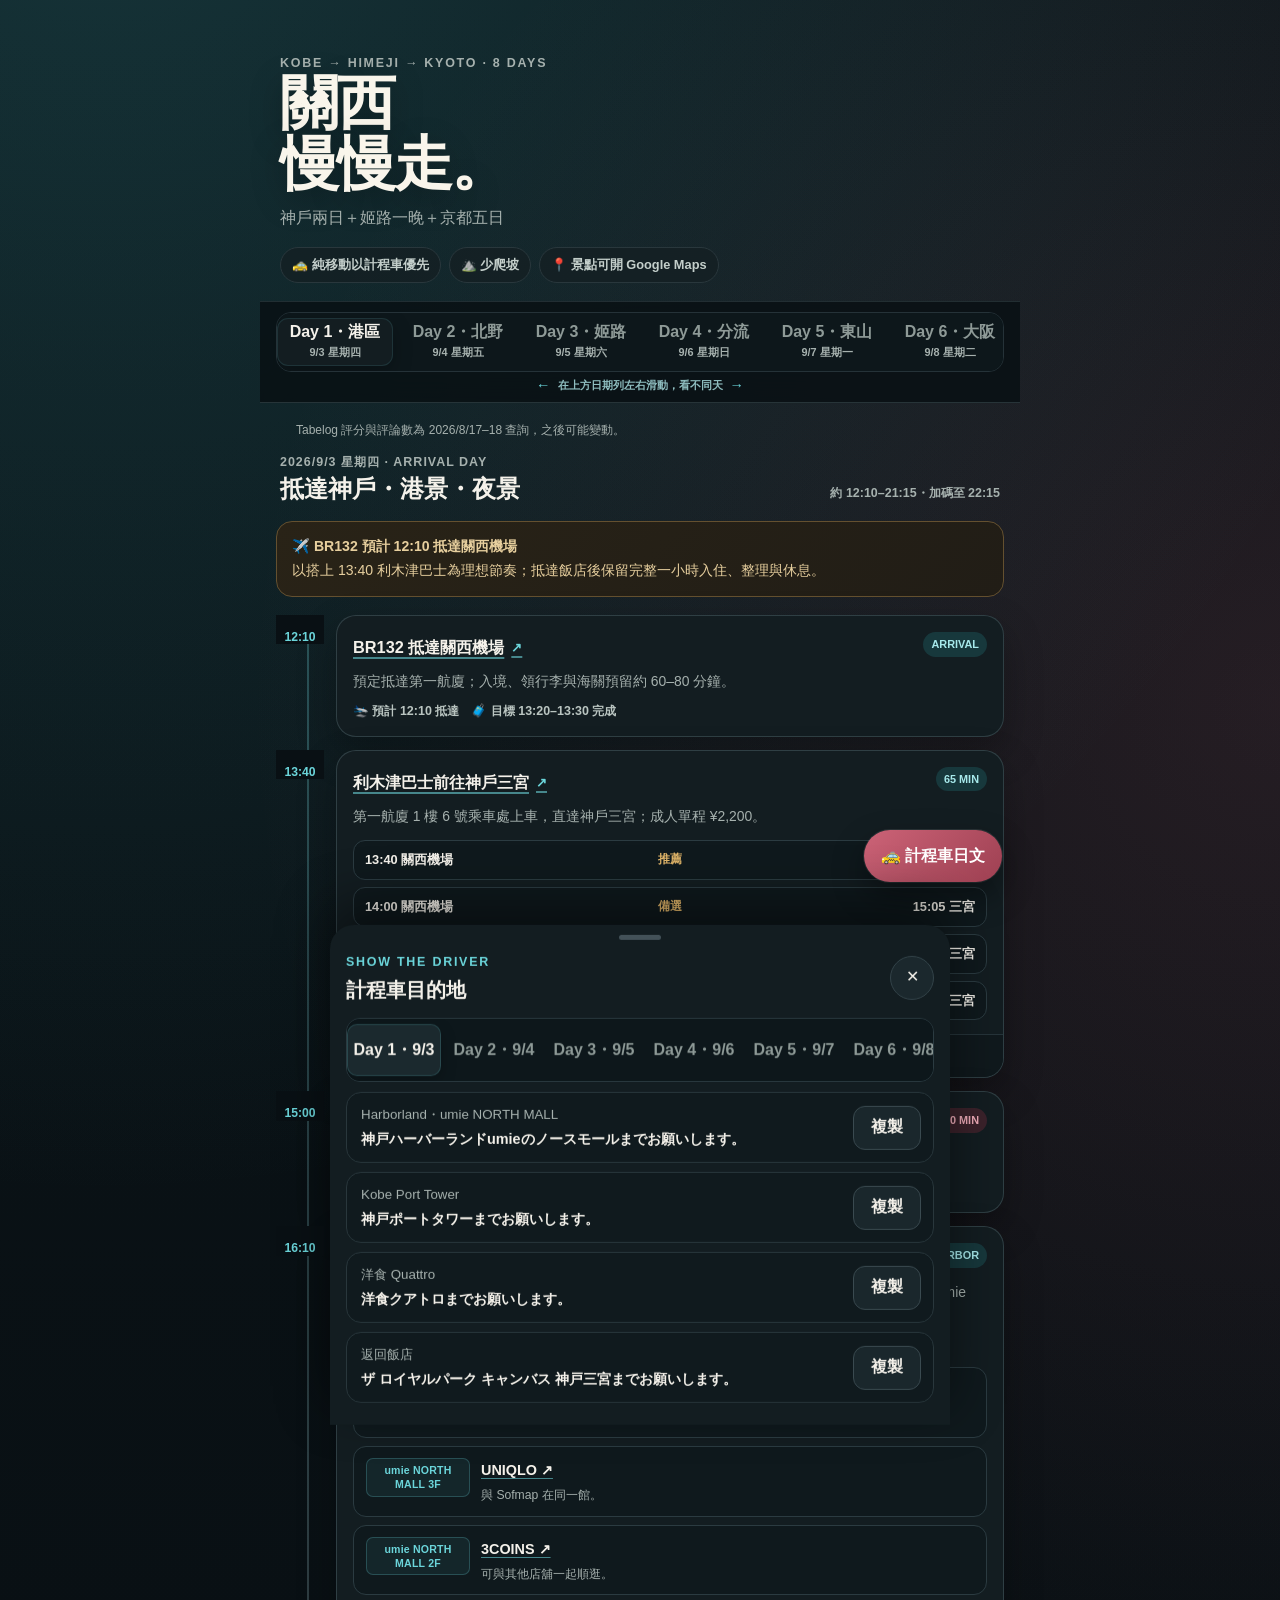
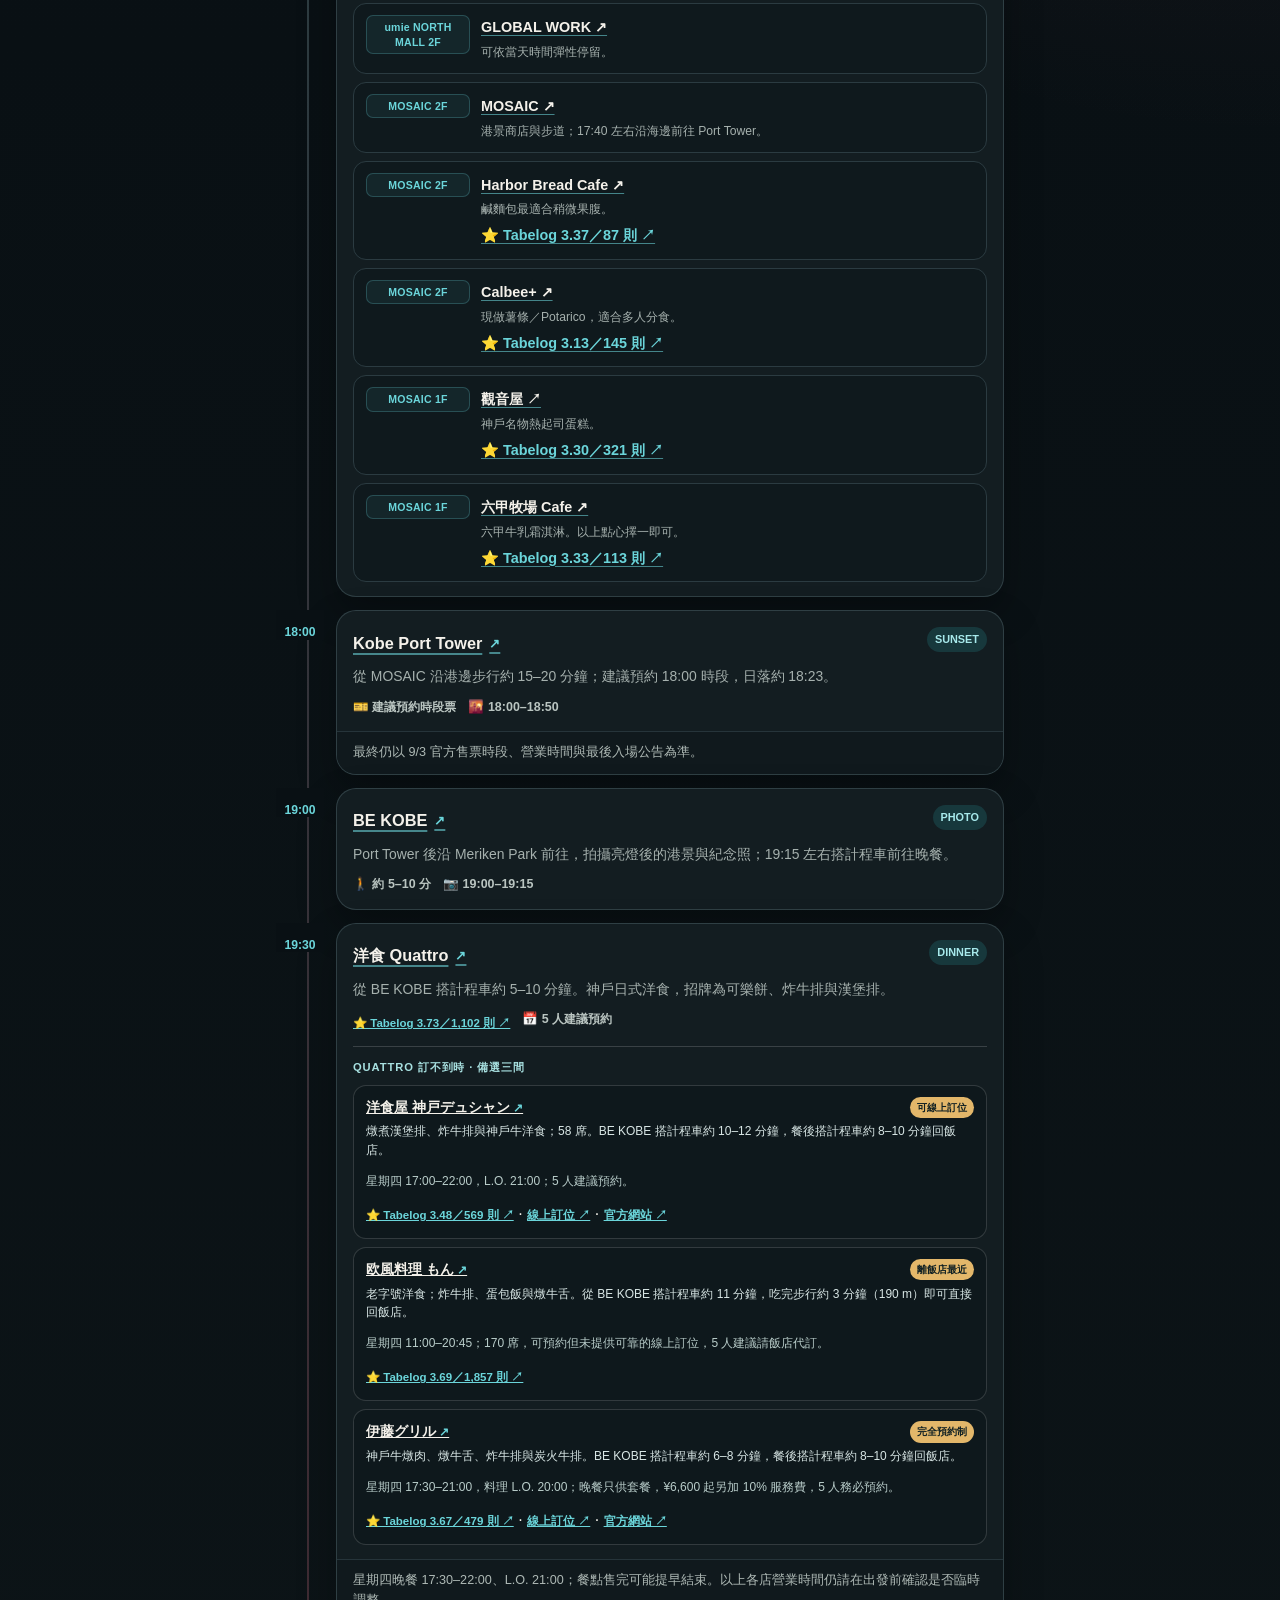
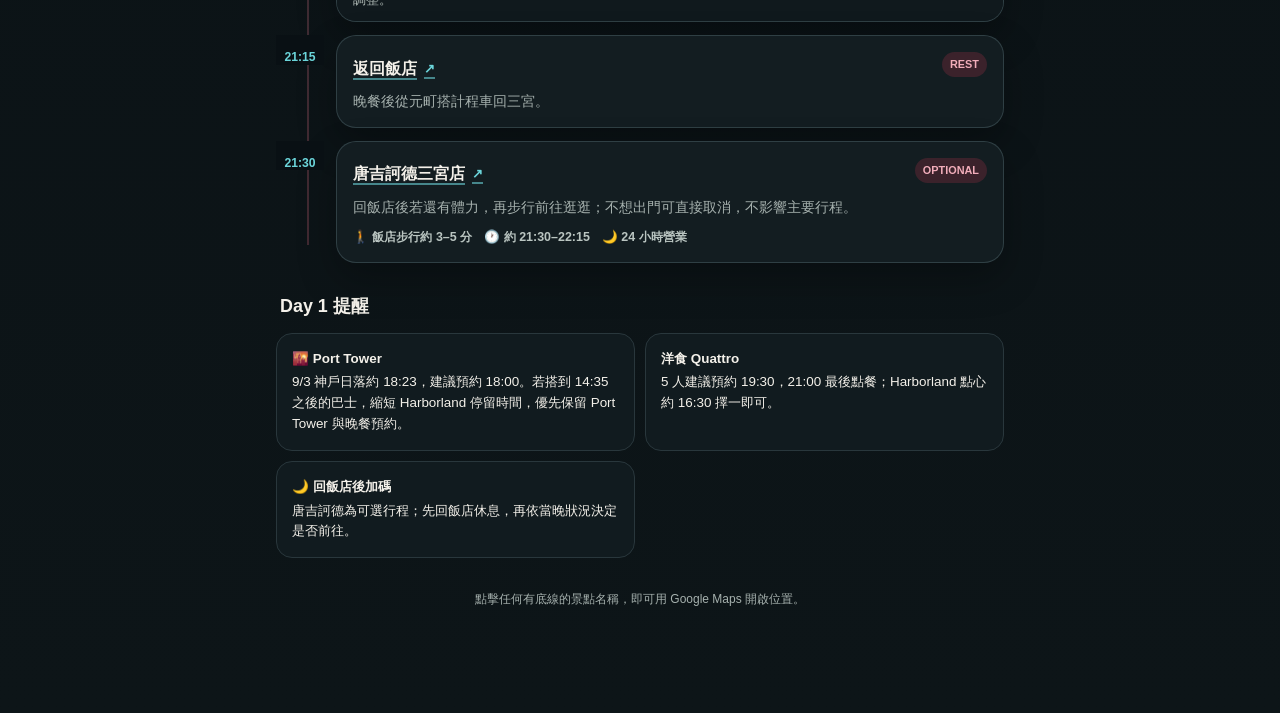
==== commit d84f4569: "Update Kansai eight-day itinerary" ====
--- a/trips/kobe/index.html
+++ b/trips/kobe/index.html
@@ -4,7 +4,8 @@
   <meta charset="utf-8">
   <meta name="viewport" content="width=device-width, initial-scale=1, viewport-fit=cover">
   <meta name="theme-color" content="#091014">
-  <title>神戶到姬路｜三日行程</title>
+  <link rel="icon" href="data:,">
+  <title>關西慢慢走｜八日行程</title>
   <style>
     :root {
       color-scheme: dark;
@@ -94,15 +95,36 @@
       border-bottom: 1px solid rgba(73,92,98,.46);
     }
     .day-nav {
-      display: grid;
-      grid-template-columns: repeat(3, 1fr);
+      display: flex;
+      overflow-x: auto;
+      scrollbar-width: none;
+      scroll-snap-type: x proximity;
       gap: 7px;
       padding: 5px;
       border-radius: 15px;
       background: #0d171b;
       border: 1px solid #253238;
     }
+    .day-nav-hint {
+      display: flex;
+      align-items: center;
+      justify-content: center;
+      gap: 7px;
+      margin: 6px 2px 0;
+      color: #8fbec0;
+      font-size: .7rem;
+      font-weight: 750;
+      line-height: 1.3;
+      text-align: center;
+    }
+    .day-nav-hint span {
+      color: var(--port);
+      font-size: .9rem;
+      line-height: 1;
+    }
     .day-tab {
+      flex: 1 0 116px;
+      scroll-snap-align: start;
       min-height: 48px;
       border: 0;
       border-radius: 11px;
@@ -316,6 +338,7 @@
       background: linear-gradient(145deg, #173d42, #10282e 52%, #1b202b);
       box-shadow: 0 18px 42px rgba(0,0,0,.32), inset 0 0 0 1px rgba(107,213,218,.14);
     }
+    .choice-wrap.split-choice { margin: 14px 0 0; }
     .choice-label { margin: 0; color: #a8e1e1; font-size: .72rem; font-weight: 900; letter-spacing: .12em; }
     .choice-wrap h3 { margin: 3px 0 6px; font-size: 1.2rem; }
     .choice-wrap > p { margin: 0 0 14px; color: #d9e9e8; font-size: .83rem; }
@@ -331,6 +354,57 @@
     .choice strong { display: block; margin: 3px 0 5px; font-size: .97rem; }
     .choice a { color: white; text-underline-offset: 3px; }
     .choice p { margin: 0; color: #d8e6e5; font-size: .8rem; }
+    .dinner-options {
+      display: grid;
+      gap: 8px;
+      margin-top: 13px;
+      padding-top: 12px;
+      border-top: 1px solid rgba(255,255,255,.16);
+    }
+    .dinner-options-label {
+      color: #a8e1e1;
+      font-size: .7rem;
+      font-weight: 900;
+      letter-spacing: .08em;
+    }
+    .dinner-option {
+      min-width: 0;
+      padding: 11px 12px;
+      border: 1px solid rgba(255,255,255,.15);
+      border-radius: 13px;
+      background: rgba(5,17,20,.28);
+    }
+    .dinner-option-head {
+      display: flex;
+      align-items: flex-start;
+      justify-content: space-between;
+      gap: 8px;
+    }
+    .dinner-option-name {
+      min-width: 0;
+      font-size: .88rem;
+      font-weight: 850;
+      overflow-wrap: anywhere;
+    }
+    .dinner-option-name::after { content: " ↗"; color: var(--port); font-size: .72rem; }
+    .dinner-pick {
+      flex: 0 0 auto;
+      padding: 3px 7px;
+      border-radius: 999px;
+      color: #102023;
+      background: var(--gold);
+      font-size: .62rem;
+      font-weight: 900;
+    }
+    .dinner-option p { margin-top: 4px; color: #d8e6e5; font-size: .75rem; }
+    .dinner-hours { color: #b9cdca !important; }
+    .tabelog-link {
+      display: inline-block;
+      margin-top: 5px;
+      color: var(--port) !important;
+      font-size: .72rem;
+      font-weight: 800;
+    }
 
     .section-title { margin: 30px 4px 12px; font-size: 1.12rem; }
     .tips { display: grid; gap: 10px; }
@@ -393,8 +467,10 @@
     .sheet h2 { margin: 0; font-size: 1.25rem; }
     .close-sheet { width: 44px; height: 44px; border: 1px solid #34444a; border-radius: 50%; color: var(--ink); background: #1b282d; cursor: pointer; }
     .taxi-day-tabs {
-      display: grid;
-      grid-template-columns: repeat(3, 1fr);
+      display: flex;
+      overflow-x: auto;
+      scrollbar-width: none;
+      scroll-snap-type: x proximity;
       gap: 6px;
       margin-top: 16px;
       padding: 5px;
@@ -403,6 +479,8 @@
       background: #0d171b;
     }
     .taxi-day-tab {
+      flex: 1 0 94px;
+      scroll-snap-align: start;
       min-height: 44px;
       border: 0;
       border-radius: 10px;
@@ -416,6 +494,7 @@
       background: #1b292e;
       box-shadow: inset 0 0 0 1px rgba(107,213,218,.18), 0 6px 16px rgba(0,0,0,.22);
     }
+    .day-nav::-webkit-scrollbar, .taxi-day-tabs::-webkit-scrollbar { display: none; }
     .taxi-day-panel[hidden] { display: none; }
     .taxi-list { display: grid; gap: 9px; margin-top: 10px; }
     .taxi-row {
@@ -443,6 +522,7 @@
     .copy-btn.copied { color: #071316; border-color: var(--port); background: var(--port); }
 
     footer { padding: 32px 20px 0; color: var(--muted); font-size: .75rem; text-align: center; }
+    .rating-note { margin: 0 20px 14px; color: var(--muted); font-size: .75rem; line-height: 1.5; }
     @media (min-width: 640px) {
       .hero { padding-top: 42px; }
       .choice-grid { grid-template-columns: 1fr 1fr; }
@@ -456,9 +536,9 @@
 <body>
   <div class="app">
     <header class="hero">
-      <p class="eyebrow">KOBE → HIMEJI · 3 DAYS</p>
-      <h1>神戶到姬路<br>慢慢走。</h1>
-      <p>5 位大人｜神戶兩日＋姬路移動日</p>
+      <p class="eyebrow">KOBE → HIMEJI → KYOTO · 8 DAYS</p>
+      <h1>關西<br>慢慢走。</h1>
+      <p>神戶兩日＋姬路一晚＋京都五日</p>
       <div class="quick-facts" aria-label="行程特色">
         <span class="chip">🚕 純移動以計程車優先</span>
         <span class="chip">⛰️ 少爬坡</span>
@@ -467,14 +547,21 @@
     </header>
 
     <div class="day-nav-wrap">
-      <div class="day-nav" role="tablist" aria-label="選擇行程日期">
+      <div class="day-nav" role="tablist" aria-label="選擇行程日期" aria-describedby="day-nav-hint">
         <button class="day-tab" id="tab-day1" role="tab" aria-selected="true" aria-controls="day1"><span>Day 1・港區</span><small>9/3 星期四</small></button>
         <button class="day-tab" id="tab-day2" role="tab" aria-selected="false" aria-controls="day2"><span>Day 2・北野</span><small>9/4 星期五</small></button>
         <button class="day-tab" id="tab-day3" role="tab" aria-selected="false" aria-controls="day3"><span>Day 3・姬路</span><small>9/5 星期六</small></button>
+        <button class="day-tab" id="tab-day4" role="tab" aria-selected="false" aria-controls="day4"><span>Day 4・分流</span><small>9/6 星期日</small></button>
+        <button class="day-tab" id="tab-day5" role="tab" aria-selected="false" aria-controls="day5"><span>Day 5・東山</span><small>9/7 星期一</small></button>
+        <button class="day-tab" id="tab-day6" role="tab" aria-selected="false" aria-controls="day6"><span>Day 6・大阪</span><small>9/8 星期二</small></button>
+        <button class="day-tab" id="tab-day7" role="tab" aria-selected="false" aria-controls="day7"><span>Day 7・宇治</span><small>9/9 星期三</small></button>
+        <button class="day-tab" id="tab-day8" role="tab" aria-selected="false" aria-controls="day8"><span>Day 8・返程</span><small>9/10 星期四</small></button>
       </div>
+      <p class="day-nav-hint" id="day-nav-hint"><span aria-hidden="true">←</span>在上方日期列左右滑動，看不同天<span aria-hidden="true">→</span></p>
     </div>
 
     <main>
+      <p class="rating-note">Tabelog 評分與評論數為 2026/8/17–18 查詢，之後可能變動。</p>
       <section class="day-panel" id="day1" role="tabpanel" aria-labelledby="tab-day1">
         <div class="day-heading">
           <div><p class="day-kicker">2026/9/3 星期四 · ARRIVAL DAY</p><h2>抵達神戶・港景・夜景</h2></div>
@@ -520,10 +607,10 @@
                   <div class="kitano-detail"><time>umie NORTH MALL 2F</time><div><a href="https://www.google.com/maps/search/?api=1&amp;query=3COINS%2Bplus%20神戸ハーバーランドumie店" target="_blank" rel="noopener">3COINS ↗</a><p>可與其他店舖一起順逛。</p></div></div>
                   <div class="kitano-detail"><time>umie NORTH MALL 2F</time><div><a href="https://www.google.com/maps/search/?api=1&amp;query=GLOBAL%20WORK%20神戸ハーバーランドumie店" target="_blank" rel="noopener">GLOBAL WORK ↗</a><p>可依當天時間彈性停留。</p></div></div>
                   <div class="kitano-detail"><time>MOSAIC 2F</time><div><a href="https://www.google.com/maps/search/?api=1&amp;query=神戸ハーバーランドumie%20モザイク" target="_blank" rel="noopener">MOSAIC ↗</a><p>港景商店與步道；17:40 左右沿海邊前往 Port Tower。</p></div></div>
-                  <div class="kitano-detail"><time>MOSAIC 2F</time><div><a href="https://www.google.com/maps/search/?api=1&amp;query=Harbor%20Bread%20Cafe%20神戸" target="_blank" rel="noopener">Harbor Bread Cafe ↗</a><p>鹹麵包最適合稍微果腹。</p></div></div>
-                  <div class="kitano-detail"><time>MOSAIC 2F</time><div><a href="https://www.google.com/maps/search/?api=1&amp;query=Calbee%2B%20神戸ハーバーランドumie" target="_blank" rel="noopener">Calbee+ ↗</a><p>現做薯條／Potarico，適合多人分食。</p></div></div>
-                  <div class="kitano-detail"><time>MOSAIC 1F</time><div><a href="https://www.google.com/maps/search/?api=1&amp;query=観音屋%20ハーバーランド" target="_blank" rel="noopener">觀音屋 ↗</a><p>神戶名物熱起司蛋糕。</p></div></div>
-                  <div class="kitano-detail"><time>MOSAIC 1F</time><div><a href="https://www.google.com/maps/search/?api=1&amp;query=六甲牧場カフェ%20神戸ハーバーランド" target="_blank" rel="noopener">六甲牧場 Cafe ↗</a><p>六甲牛乳霜淇淋。以上點心擇一即可。</p></div></div>
+                  <div class="kitano-detail"><time>MOSAIC 2F</time><div><a href="https://www.google.com/maps/search/?api=1&amp;query=Harbor%20Bread%20Cafe%20神戸" target="_blank" rel="noopener">Harbor Bread Cafe ↗</a><p>鹹麵包最適合稍微果腹。</p><a class="tabelog-link" href="https://tabelog.com/hyogo/A2801/A280102/28063595/" target="_blank" rel="noopener">⭐ Tabelog 3.37／87 則 ↗</a></div></div>
+                  <div class="kitano-detail"><time>MOSAIC 2F</time><div><a href="https://www.google.com/maps/search/?api=1&amp;query=Calbee%2B%20神戸ハーバーランドumie" target="_blank" rel="noopener">Calbee+ ↗</a><p>現做薯條／Potarico，適合多人分食。</p><a class="tabelog-link" href="https://tabelog.com/hyogo/A2801/A280102/28042465/" target="_blank" rel="noopener">⭐ Tabelog 3.13／145 則 ↗</a></div></div>
+                  <div class="kitano-detail"><time>MOSAIC 1F</time><div><a href="https://www.google.com/maps/search/?api=1&amp;query=観音屋%20ハーバーランド" target="_blank" rel="noopener">觀音屋 ↗</a><p>神戶名物熱起司蛋糕。</p><a class="tabelog-link" href="https://tabelog.com/hyogo/A2801/A280102/28000698/" target="_blank" rel="noopener">⭐ Tabelog 3.30／321 則 ↗</a></div></div>
+                  <div class="kitano-detail"><time>MOSAIC 1F</time><div><a href="https://www.google.com/maps/search/?api=1&amp;query=六甲牧場カフェ%20神戸ハーバーランド" target="_blank" rel="noopener">六甲牧場 Cafe ↗</a><p>六甲牛乳霜淇淋。以上點心擇一即可。</p><a class="tabelog-link" href="https://tabelog.com/hyogo/A2801/A280102/28038242/" target="_blank" rel="noopener">⭐ Tabelog 3.33／113 則 ↗</a></div></div>
                 </div>
               </div>
             </div>
@@ -538,7 +625,35 @@
           </article>
           <article class="stop">
             <div class="stop-time">19:30</div>
-            <div class="stop-card"><div class="stop-main"><div class="stop-top"><a class="place-link" href="https://www.google.com/maps/search/?api=1&amp;query=洋食クアトロ%20神戸元町" target="_blank" rel="noopener">洋食 Quattro</a><span class="tag">DINNER</span></div><p class="stop-desc">從 BE KOBE 搭計程車約 5–10 分鐘。神戶日式洋食，招牌為可樂餅、炸牛排與漢堡排。</p><div class="meta"><span>⭐ Tabelog 3.73／1,101 則</span><span>📅 5 人建議預約</span></div></div><div class="stop-note">星期四晚餐 17:30–22:00、L.O. 21:00；餐點售完可能提早結束。查看 <a href="https://tabelog.com/hyogo/A2801/A280102/28035325/" target="_blank" rel="noopener">Tabelog 店家頁面 ↗</a>；資料為 2026/8/16 查詢。</div></div>
+            <div class="stop-card">
+              <div class="stop-main">
+                <div class="stop-top"><a class="place-link" href="https://www.google.com/maps/search/?api=1&amp;query=洋食クアトロ%20神戸元町" target="_blank" rel="noopener">洋食 Quattro</a><span class="tag">DINNER</span></div>
+                <p class="stop-desc">從 BE KOBE 搭計程車約 5–10 分鐘。神戶日式洋食，招牌為可樂餅、炸牛排與漢堡排。</p>
+                <div class="meta"><a class="tabelog-link" href="https://tabelog.com/hyogo/A2801/A280102/28035325/" target="_blank" rel="noopener">⭐ Tabelog 3.73／1,102 則 ↗</a><span>📅 5 人建議預約</span></div>
+                <div class="dinner-options" aria-label="洋食 Quattro 訂不到時的晚餐備選">
+                  <span class="dinner-options-label">QUATTRO 訂不到時 · 備選三間</span>
+                  <div class="dinner-option">
+                    <div class="dinner-option-head"><a class="dinner-option-name" href="https://www.google.com/maps/search/?api=1&amp;query=洋食屋%20神戸デュシャン" target="_blank" rel="noopener">洋食屋 神戸デュシャン</a><span class="dinner-pick">可線上訂位</span></div>
+                    <p>燉煮漢堡排、炸牛排與神戶牛洋食；58 席。BE KOBE 搭計程車約 10–12 分鐘，餐後搭計程車約 8–10 分鐘回飯店。</p>
+                    <p class="dinner-hours">星期四 17:00–22:00，L.O. 21:00；5 人建議預約。</p>
+                    <a class="tabelog-link" href="https://tabelog.com/hyogo/A2801/A280102/28002810/" target="_blank" rel="noopener">⭐ Tabelog 3.48／569 則 ↗</a> · <a class="tabelog-link" href="https://booking.ebica.jp/webrsv/plan_search/e014001305/11542" target="_blank" rel="noopener">線上訂位 ↗</a> · <a class="tabelog-link" href="http://www.kobe-duchamp.com/" target="_blank" rel="noopener">官方網站 ↗</a>
+                  </div>
+                  <div class="dinner-option">
+                    <div class="dinner-option-head"><a class="dinner-option-name" href="https://www.google.com/maps/search/?api=1&amp;query=欧風料理%20もん%20神戸" target="_blank" rel="noopener">欧風料理 もん</a><span class="dinner-pick">離飯店最近</span></div>
+                    <p>老字號洋食；炸牛排、蛋包飯與燉牛舌。從 BE KOBE 搭計程車約 11 分鐘，吃完步行約 3 分鐘（190 m）即可直接回飯店。</p>
+                    <p class="dinner-hours">星期四 11:00–20:45；170 席，可預約但未提供可靠的線上訂位，5 人建議請飯店代訂。</p>
+                    <a class="tabelog-link" href="https://tabelog.com/hyogo/A2801/A280101/28000531/" target="_blank" rel="noopener">⭐ Tabelog 3.69／1,857 則 ↗</a>
+                  </div>
+                  <div class="dinner-option">
+                    <div class="dinner-option-head"><a class="dinner-option-name" href="https://www.google.com/maps/search/?api=1&amp;query=伊藤グリル%20神戸" target="_blank" rel="noopener">伊藤グリル</a><span class="dinner-pick">完全預約制</span></div>
+                    <p>神戶牛燉肉、燉牛舌、炸牛排與炭火牛排。BE KOBE 搭計程車約 6–8 分鐘，餐後搭計程車約 8–10 分鐘回飯店。</p>
+                    <p class="dinner-hours">星期四 17:30–21:00，料理 L.O. 20:00；晚餐只供套餐，¥6,600 起另加 10% 服務費，5 人務必預約。</p>
+                    <a class="tabelog-link" href="https://tabelog.com/hyogo/A2801/A280102/28000847/" target="_blank" rel="noopener">⭐ Tabelog 3.67／479 則 ↗</a> · <a class="tabelog-link" href="https://yoyaku.tabelog.com/yoyaku/net_booking_form/index?rcd=28000847" target="_blank" rel="noopener">線上訂位 ↗</a> · <a class="tabelog-link" href="http://www.itogrill.com/" target="_blank" rel="noopener">官方網站 ↗</a>
+                  </div>
+                </div>
+              </div>
+              <div class="stop-note">星期四晚餐 17:30–22:00、L.O. 21:00；餐點售完可能提早結束。以上各店營業時間仍請在出發前確認是否臨時調整。</div>
+            </div>
           </article>
           <article class="stop">
             <div class="stop-time">21:15</div>
@@ -564,7 +679,7 @@
         <div class="timeline">
           <article class="stop">
             <div class="stop-time">08:30</div>
-            <div class="stop-card"><div class="stop-main"><div class="stop-top"><a class="place-link" href="https://www.google.com/maps/search/?api=1&amp;query=神戸にしむら珈琲店%20三宮店" target="_blank" rel="noopener">西村咖啡三宮店</a><span class="tag">40 MIN</span></div><p class="stop-desc">老咖啡店早餐。店舖 08:00 開門，但朝食セット 08:30–11:30。</p><div class="meta"><span>🚶 飯店步行</span><span>☕ 08:30 抵達</span></div></div></div>
+            <div class="stop-card"><div class="stop-main"><div class="stop-top"><a class="place-link" href="https://www.google.com/maps/search/?api=1&amp;query=神戸にしむら珈琲店%20三宮店" target="_blank" rel="noopener">西村咖啡三宮店</a><span class="tag">40 MIN</span></div><p class="stop-desc">老咖啡店早餐。店舖 08:00 開門，但朝食セット 08:30–11:30。</p><div class="meta"><span>🚶 飯店步行</span><span>☕ 08:30 抵達</span><a class="tabelog-link" href="https://tabelog.com/hyogo/A2801/A280101/28000172/" target="_blank" rel="noopener">⭐ Tabelog 3.47／950 則 ↗</a></div></div></div>
           </article>
           <article class="stop">
             <div class="stop-time">09:25</div>
@@ -591,12 +706,16 @@
             <div class="stop-card"><div class="stop-main"><div class="stop-top"><a class="place-link" href="https://www.google.com/maps/search/?api=1&amp;query=神戸布引ハーブ園" target="_blank" rel="noopener">神戶布引香草園</a><span class="tag">60 MIN</span></div><p class="stop-desc">以山頂展望、花園與休息為主；回程仍搭纜車，不徒步下山。</p><div class="meta"><span>🌿 園區 10:00 起</span><span>🚶 少量步行</span></div></div></div>
           </article>
           <article class="stop">
+            <div class="stop-time">12:20</div>
+            <div class="stop-card"><div class="stop-main"><div class="stop-top"><a class="place-link" href="https://www.google.com/maps/search/?api=1&amp;query=THE%20BAKE%20兵庫県神戸市中央区加納町2-3-12" target="_blank" rel="noopener">THE BAKE</a><span class="tag">OPTIONAL · 15 MIN</span></div><p class="stop-desc">香草園下山後的麵包店加碼；從山麓站步行約 9 分鐘／650m，店內停留 10–15 分鐘，最晚 12:45 離開，再步行約 8 分鐘／550m 前往 Kawamura。推薦ソーセージブリオッシュ、カンパーニュ、チーズバーガー；クロワッサン可能因濕度暫停供應。</p><div class="meta"><span>🥐 星期五 10:00–17:00、17:00–23:00（L.O. 22:30）</span><span>👥 5 人建議 1–2 人入店，其他人在外等候</span><span>⚠️ 不定休／售完即止；延誤就跳過</span><a class="tabelog-link" href="https://tabelog.com/hyogo/A2801/A280101/28054318/" target="_blank" rel="noopener">⭐ Tabelog 3.58／392 則 ↗</a><a class="tabelog-link" href="https://www.instagram.com/thebake.boozys/" target="_blank" rel="noopener">出發前查看 Instagram ↗</a></div></div></div>
+          </article>
+          <article class="stop">
             <div class="stop-time">13:00</div>
-            <div class="stop-card"><div class="stop-main"><div class="stop-top"><a class="place-link" href="https://www.google.com/maps/search/?api=1&amp;query=ビフテキのカワムラ%20三宮本店" target="_blank" rel="noopener">Bifteck Kawamura 三宮本店</a><span class="tag">90 MIN</span></div><p class="stop-desc">5 人建議預約 13:00。若要正式吃神戶牛，菜單須明確標示「神戸ビーフ」。</p><div class="meta"><span>📅 務必預約</span><span>🥩 Kobe Beef</span></div></div></div>
+            <div class="stop-card"><div class="stop-main"><div class="stop-top"><a class="place-link" href="https://www.google.com/maps/search/?api=1&amp;query=ビフテキのカワムラ%20三宮本店" target="_blank" rel="noopener">Bifteck Kawamura 三宮本店</a><span class="tag">90 MIN</span></div><p class="stop-desc">5 人建議預約 13:00。若要正式吃神戶牛，菜單須明確標示「神戸ビーフ」。</p><div class="meta"><span>📅 務必預約</span><span>🥩 Kobe Beef</span><a class="tabelog-link" href="https://tabelog.com/hyogo/A2801/A280101/28002105/" target="_blank" rel="noopener">⭐ Tabelog 3.57／224 則 ↗</a></div></div></div>
           </article>
           <article class="stop">
             <div class="stop-time">14:35</div>
-            <div class="stop-card"><div class="stop-main"><div class="stop-top"><a class="place-link" href="https://www.google.com/maps/search/?api=1&amp;query=生田神社" target="_blank" rel="noopener">生田神社</a><span class="tag">35 MIN</span></div><p class="stop-desc">從餐廳步行前往。若要御守或御朱印，留意授與所受理時間。</p></div></div>
+            <div class="stop-card"><div class="stop-main"><div class="stop-top"><a class="place-link" href="https://www.google.com/maps/search/?api=1&amp;query=生田神社" target="_blank" rel="noopener">生田神社</a><span class="tag">可能移到隔天 · 35 MIN</span></div><p class="stop-desc">從餐廳步行前往。若要御守或御朱印，留意授與所受理時間。</p></div></div>
           </article>
           <article class="stop">
             <div class="stop-time">15:20</div>
@@ -613,11 +732,70 @@
               <small>OPTION A · 想看南京町</small>
               <strong><a href="https://www.google.com/maps/search/?api=1&amp;query=南京町%20長安門" target="_blank" rel="noopener">南京町・長安門 ↗</a></strong>
               <p>17:20 搭計程車，約 17:30–18:30 散步拍照。部分小吃店傍晚陸續關門，不宜太晚抵達。</p>
+              <div class="dinner-options" aria-label="南京町晚餐備選">
+                <span class="dinner-options-label">DINNER · 晚餐四選一</span>
+                <div class="dinner-option">
+                  <div class="dinner-option-head"><a class="dinner-option-name" href="https://www.google.com/maps/search/?api=1&amp;query=グリル一平%20元町店" target="_blank" rel="noopener">Grill Ippei 元町店</a><span class="dinner-pick">17:00 開門</span></div>
+                  <p>神戶洋食｜蛋包飯、牛排、可樂餅</p>
+                  <p class="dinner-hours">星期五 17:00–20:30，L.O. 20:00；星期三休息。平日晚餐可電話預約，但可預約組數有限，5 人建議先訂。</p>
+                  <a class="tabelog-link" href="https://tabelog.com/hyogo/A2801/A280102/28056372/" target="_blank" rel="noopener">⭐ Tabelog 3.67／711 則 ↗</a>
+                  <a class="tabelog-link" href="https://grill-ippei.co.jp/shop/motomachi-higashi/" target="_blank" rel="noopener">查看官方網站 ↗</a>
+                </div>
+                <div class="dinner-option">
+                  <div class="dinner-option-head"><a class="dinner-option-name" href="https://www.google.com/maps/search/?api=1&amp;query=楽関記%20神戸元町" target="_blank" rel="noopener">楽関記</a><span class="dinner-pick">時間最彈性</span></div>
+                  <p>中華・香港料理｜小籠包、香港小盤</p>
+                  <p class="dinner-hours">星期五 17:30–22:00，L.O. 21:30；星期二休息。可預約且人氣高，5 人強烈建議先訂。</p>
+                  <a class="tabelog-link" href="https://tabelog.com/hyogo/A2801/A280102/28049146/" target="_blank" rel="noopener">⭐ Tabelog 3.75／1,273 則 ↗</a>
+                  <a class="tabelog-link" href="https://rakkanki.com/" target="_blank" rel="noopener">查看官方網站 ↗</a>
+                </div>
+                <div class="dinner-option">
+                  <div class="dinner-option-head"><a class="dinner-option-name" href="https://www.google.com/maps/search/?api=1&amp;query=圓記%20神戸元町" target="_blank" rel="noopener">圓記</a><span class="dinner-pick">17:00 開門</span></div>
+                  <p>香港飲茶｜點心、粥品、蘿蔔糕</p>
+                  <p class="dinner-hours">星期五 17:00–20:30，L.O. 20:00、20:00 最終入店；星期一、二休息。可預約，5 人建議先訂。</p>
+                  <a class="tabelog-link" href="https://tabelog.com/hyogo/A2801/A280102/28042596/" target="_blank" rel="noopener">⭐ Tabelog 3.75／622 則 ↗</a>
+                  <a class="tabelog-link" href="https://yunkee-kobe.com/info/" target="_blank" rel="noopener">查看官方網站 ↗</a>
+                </div>
+                <div class="dinner-option">
+                  <div class="dinner-option-head"><a class="dinner-option-name" href="https://www.google.com/maps/search/?api=1&amp;query=伊藤グリル%20神戸元町" target="_blank" rel="noopener">伊藤グリル</a><span class="dinner-pick">完全預約制</span></div>
+                  <p>老字號神戶洋食｜牛排、燉牛肉</p>
+                  <p class="dinner-hours">星期五 17:30–21:00，料理 L.O. 20:00；星期二、三休息。晚餐完全預約制，訂座亦僅供套餐，5 人務必預約。</p>
+                  <a class="tabelog-link" href="https://tabelog.com/hyogo/A2801/A280102/28000847/" target="_blank" rel="noopener">⭐ Tabelog 3.67／479 則 ↗</a>
+                  <a class="tabelog-link" href="http://www.itogrill.com/" target="_blank" rel="noopener">查看官方網站 ↗</a>
+                </div>
+              </div>
             </div>
             <div class="choice recommended">
               <small>OPTION B · 省力推薦</small>
               <strong><a href="https://www.google.com/maps/search/?api=1&amp;query=神戸三宮センター街" target="_blank" rel="noopener">神戶三宮中心街 ↗</a></strong>
               <p>從飯店輕鬆步行，視體力再逛 <a href="https://www.google.com/maps/search/?api=1&amp;query=神戸阪急" target="_blank" rel="noopener">神戶阪急 ↗</a>。可隨時回飯店。</p>
+              <div class="stop-note">中心街各店沒有統一關門時間。星期五少數店家約 19:00–19:30 開始關門，多數服飾、鞋包與一般雜貨約 20:00 關，部分藥妝、100 円與生活雜貨營業至 21:00；神戶阪急通常為 10:00–20:00（部分樓層、餐飲與專門店例外）。建議 17:30–18:00 抵達、19:30 前完成主要逛街，再安排晚餐；20:00 後以部分藥妝、生活雜貨與餐飲為主。營業時間可能臨時調整，可查看 <a href="https://kobe-sc.jp/shop/" target="_blank" rel="noopener">中心街官方店舖資訊 ↗</a>、<a href="https://www.hankyu-dept.co.jp/kobe/map/" target="_blank" rel="noopener">神戶阪急官方資訊 ↗</a>。</div>
+              <div class="dinner-options" aria-label="神戶三宮中心街晚餐選項">
+                <span class="dinner-options-label">DINNER · 四選一</span>
+                <div class="dinner-option">
+                  <div class="dinner-option-head"><a class="dinner-option-name" href="https://www.google.com/maps/search/?api=1&amp;query=播州地酒%20ひの%20神戸" target="_blank" rel="noopener">播州地酒 ひの</a><span class="dinner-pick">在地推薦</span></div>
+                  <p>兵庫居酒屋｜季節海鮮、播州料理、兵庫地酒</p>
+                  <p class="dinner-hours">星期五 18:00–22:00；星期日休息。5 人以上限點套餐，建議預約。</p>
+                  <a class="tabelog-link" href="https://tabelog.com/hyogo/A2801/A280101/28023316/" target="_blank" rel="noopener">⭐ Tabelog 3.65／236 則 ↗</a>
+                </div>
+                <div class="dinner-option">
+                  <div class="dinner-option-head"><a class="dinner-option-name" href="https://www.google.com/maps/search/?api=1&amp;query=炭トリウオ%20神戸三宮" target="_blank" rel="noopener">炭トリウオ</a></div>
+                  <p>炭火燒鳥｜地雞串燒、鮮魚、烤蔬菜與小盤料理</p>
+                  <p class="dinner-hours">星期五 17:00–00:30；料理 L.O. 23:30、飲料 L.O. 00:00。</p>
+                  <a class="tabelog-link" href="https://tabelog.com/hyogo/A2801/A280101/28021296/" target="_blank" rel="noopener">⭐ Tabelog 3.61／400 則 ↗</a>
+                </div>
+                <div class="dinner-option">
+                  <div class="dinner-option-head"><a class="dinner-option-name" href="https://www.google.com/maps/search/?api=1&amp;query=一夜一夜%20神戸本店" target="_blank" rel="noopener">一夜一夜 神戶本店</a></div>
+                  <p>日式海鮮｜炭烤一夜干、釜炊白飯、日本酒</p>
+                  <p class="dinner-hours">星期五 17:00–00:00；星期日與國定假日休息。5 人訂位需電話，Tabelog 標示全席可吸菸。</p>
+                  <a class="tabelog-link" href="https://tabelog.com/hyogo/A2801/A280101/28000741/" target="_blank" rel="noopener">⭐ Tabelog 3.56／259 則 ↗</a>
+                </div>
+                <div class="dinner-option">
+                  <div class="dinner-option-head"><a class="dinner-option-name" href="https://www.google.com/maps/search/?api=1&amp;query=鯛白湯らーめん%20○de▽%20三ノ宮店" target="_blank" rel="noopener">鯛白湯拉麵 ○de▽ 三之宮店</a><span class="dinner-pick">快速晚餐</span></div>
+                  <p>鯛魚拉麵｜濃厚鯛白湯、清爽鯛清湯、鯛魚飯</p>
+                  <p class="dinner-hours">星期五 17:30–22:30，料理 L.O. 22:00。僅 9 個吧台座位，5 人可能需候位或分開入座。</p>
+                  <a class="tabelog-link" href="https://tabelog.com/hyogo/A2801/A280101/28069893/" target="_blank" rel="noopener">⭐ Tabelog 3.52／324 則 ↗</a>
+                </div>
+              </div>
             </div>
           </div>
         </section>
@@ -629,51 +807,610 @@
       <section class="day-panel" id="day3" role="tabpanel" aria-labelledby="tab-day3" hidden>
         <div class="day-heading">
           <div><p class="day-kicker">2026/9/5 星期六 · TRANSFER DAY</p><h2>神戶三宮 → 姬路</h2></div>
-          <span class="day-duration">14:00–16:00 出發選項</span>
-        </div>
-        <div class="notice"><strong>🚆 Day 3 目前只安排移動</strong>住宿為 Hotel Monterey Himeji；抵達後的姬路行程暫時不排。</div>
+          <span class="day-duration">08:00 起 · 好古園至 17:00</span>
+        </div>
+        <div class="notice"><strong>☕ 飯店寄行李 → 神戶上午 → 與家人會合 → 生田神社 → JR 站附近午餐 → 取行李 → 姬路好古園</strong>早餐退房後直接把 5 件行李寄放在飯店，再搭計程車前往 TAOCA COFFEE；南京町完整預留一小時，之後到 JR 三ノ宮站與家人會合，輕裝前往生田神社參拜，再回 JR 三ノ宮站周邊用餐。13:35 必須離店，約 13:40–13:50 回飯店取行李，14:00 前往／抵達 JR 三ノ宮站，以 14:22 新快速前往姬路；14:07 只在提早完成時搭乘，14:37 已是會壓縮好古園時間的風險備援。</div>
 
         <div class="timeline">
           <article class="stop">
             <div class="stop-time">08:00</div>
-            <div class="stop-card"><div class="stop-main"><div class="stop-top"><a class="place-link" href="https://www.google.com/maps/search/?api=1&amp;query=The%20Royal%20Park%20Canvas%20Kobe%20Sannomiya" target="_blank" rel="noopener">飯店早餐</a><span class="tag">BREAKFAST</span></div><p class="stop-desc">早上 8 點在 The Royal Park Canvas Kobe Sannomiya 吃早餐。</p><div class="meta"><span>🍳 08:00</span><span>🏨 飯店內</span></div></div></div>
-          </article>
-
-          <article class="stop">
-            <div class="stop-time">出發前</div>
-            <div class="stop-card"><div class="stop-main"><div class="stop-top"><a class="place-link" href="https://www.google.com/maps/search/?api=1&amp;query=JR%20三ノ宮駅%20西口" target="_blank" rel="noopener">飯店 → JR 三ノ宮站</a><span class="tag">WALK</span></div><p class="stop-desc">從 The Royal Park Canvas Kobe Sannomiya 步行前往 JR 三ノ宮站；帶行李建議預留約 10–15 分鐘。</p><div class="meta"><span>🚶 約 6–10 分鐘</span><span>🎫 IC 卡可直接搭乘</span></div></div></div>
-          </article>
-
-          <article class="stop">
-            <div class="stop-time">14–16</div>
+            <div class="stop-card"><div class="stop-main"><div class="stop-top"><a class="place-link" href="https://www.google.com/maps/search/?api=1&amp;query=The%20Royal%20Park%20Canvas%20Kobe%20Sannomiya" target="_blank" rel="noopener">飯店早餐</a><span class="tag">BREAKFAST</span></div><p class="stop-desc">早上 8 點在 The Royal Park Canvas Kobe Sannomiya 吃早餐；餐後整理行李並辦理退房。</p><div class="meta"><span>🍳 08:00–08:45</span><span>🏨 早餐後退房</span></div></div></div>
+          </article>
+
+          <article class="stop">
+            <div class="stop-time">09:30</div>
+            <div class="stop-card"><div class="stop-main"><div class="stop-top"><a class="place-link" href="https://www.google.com/maps/search/?api=1&amp;query=The%20Royal%20Park%20Canvas%20Kobe%20Sannomiya" target="_blank" rel="noopener">飯店退房・寄放行李</a><span class="tag">LUGGAGE</span></div><p class="stop-desc">早餐後辦理退房，將 5 件大型行李直接寄放在 The Royal Park Canvas Kobe Sannomiya；完成後請櫃檯協助叫車，輕裝前往 TAOCA COFFEE。</p><div class="meta"><span>🧳 5 件行李一起寄放</span><span>🚕 約 09:40–09:45 出發</span></div></div><div class="stop-note">早上不先繞去 JR 三ノ宮站，也不依賴大型置物櫃；寄放時收好行李牌，並告知午餐後約 13:40 回來領取。</div></div>
+          </article>
+
+          <article class="stop">
+            <div class="stop-time">10:00</div>
+            <div class="stop-card"><div class="stop-main"><div class="stop-top"><a class="place-link" href="https://www.google.com/maps/search/?api=1&amp;query=TAOCA%20COFFEE%20神戸元町店" target="_blank" rel="noopener">TAOCA COFFEE Kobe Motomachi</a><span class="tag">40 MIN</span></div><p class="stop-desc">行李寄放完成後，約 09:40–09:45 直接從飯店搭計程車前往，配合 10:00 開門抵達；喝特色咖啡、搭配少量甜點。</p><div class="meta"><span>☕ 星期六 10:00–19:00</span><span>🚕 飯店出發約 5–10 分鐘</span><a class="tabelog-link" href="https://tabelog.com/hyogo/A2801/A280102/28066519/" target="_blank" rel="noopener">⭐ Tabelog 3.44／110 則 ↗</a></div></div><div class="stop-note">星期二休息；約 10:40 離開，步行前往南京町。</div></div>
+          </article>
+
+          <article class="stop">
+            <div class="stop-time">10:45</div>
+            <div class="stop-card">
+              <div class="stop-main">
+                <div class="stop-top"><a class="place-link" href="https://www.google.com/maps/search/?api=1&amp;query=南京町%20長安門" target="_blank" rel="noopener">南京町・長安門</a><span class="tag">60 MIN</span></div>
+                <p class="stop-desc">從 TAOCA COFFEE 步行前往。10:30 後小吃攤與點心店陸續開門，可散步拍照並少量分食。</p>
+                <div class="meta"><span>🚶 約 3–5 分鐘</span><span>🥟 10:45–11:45</span></div>
+                <div class="dinner-options" aria-label="南京町午餐備選">
+                  <span class="dinner-options-label">LUNCH · 午餐備選四選一</span>
+                  <div class="dinner-option">
+                    <div class="dinner-option-head"><a class="dinner-option-name" href="https://www.google.com/maps/search/?api=1&amp;query=グリル一平%20元町店" target="_blank" rel="noopener">Grill Ippei 元町店</a><span class="dinner-pick">11:00 開門</span></div>
+                    <p>神戶洋食｜蛋包飯、牛排、可樂餅</p>
+                    <p class="dinner-hours">星期六 11:00–15:00，L.O. 14:30。10:45 尚未開，11:00 起可用餐；週六排隊風險高，午餐不可預約。</p>
+                    <a class="tabelog-link" href="https://tabelog.com/hyogo/A2801/A280102/28056372/" target="_blank" rel="noopener">⭐ Tabelog 3.67／711 則 ↗</a>
+                    <a class="tabelog-link" href="https://grill-ippei.co.jp/shop/motomachi-higashi/" target="_blank" rel="noopener">查看官方網站 ↗</a>
+                  </div>
+                  <div class="dinner-option">
+                    <div class="dinner-option-head"><a class="dinner-option-name" href="https://www.google.com/maps/search/?api=1&amp;query=楽関記%20神戸元町" target="_blank" rel="noopener">楽関記</a><span class="dinner-pick">11:30 開門</span></div>
+                    <p>中華・香港料理｜小籠包、香港小盤</p>
+                    <p class="dinner-hours">星期六 11:30–14:30，L.O. 14:00。10:45 與 11:00 尚未開，11:30 才開門；位於元町站北側，午餐不可預約，依到店順序。</p>
+                    <a class="tabelog-link" href="https://tabelog.com/hyogo/A2801/A280102/28049146/" target="_blank" rel="noopener">⭐ Tabelog 3.75／1,273 則 ↗</a>
+                    <a class="tabelog-link" href="https://rakkanki.com/" target="_blank" rel="noopener">查看官方網站 ↗</a>
+                  </div>
+                  <div class="dinner-option">
+                    <div class="dinner-option-head"><a class="dinner-option-name" href="https://www.google.com/maps/search/?api=1&amp;query=圓記%20神戸元町" target="_blank" rel="noopener">圓記</a><span class="dinner-pick">11:30 開門</span></div>
+                    <p>香港飲茶｜點心、粥品、蘿蔔糕</p>
+                    <p class="dinner-hours">星期六 11:30–14:30，L.O. 14:00。10:45 與 11:00 尚未開，11:30 才開門；5 人建議預約。</p>
+                    <a class="tabelog-link" href="https://tabelog.com/hyogo/A2801/A280102/28042596/" target="_blank" rel="noopener">⭐ Tabelog 3.75／622 則 ↗</a>
+                    <a class="tabelog-link" href="https://yunkee-kobe.com/info/" target="_blank" rel="noopener">查看官方網站 ↗</a>
+                  </div>
+                  <div class="dinner-option">
+                    <div class="dinner-option-head"><a class="dinner-option-name" href="https://www.google.com/maps/search/?api=1&amp;query=伊藤グリル%20神戸元町" target="_blank" rel="noopener">伊藤グリル</a><span class="dinner-pick">11:30 開門</span></div>
+                    <p>老字號神戶洋食｜牛排、燉牛肉</p>
+                    <p class="dinner-hours">星期六 11:30–13:30。10:45 與 11:00 尚未開，11:30 才開門；預約僅提供套餐，5 人建議預約。</p>
+                    <a class="tabelog-link" href="https://tabelog.com/hyogo/A2801/A280102/28000847/" target="_blank" rel="noopener">⭐ Tabelog 3.67／479 則 ↗</a>
+                    <a class="tabelog-link" href="http://www.itogrill.com/" target="_blank" rel="noopener">查看官方網站 ↗</a>
+                  </div>
+                </div>
+              </div>
+              <div class="stop-note">這天的正式午餐移到生田神社附近；南京町完整預留一小時，只散步、少量分食，11:45 準時離開，先前往 JR 三ノ宮站與家人會合。四間餐廳資料仍保留作臨時備選，但不要在兩區都吃正式午餐。</div>
+            </div>
+          </article>
+
+          <article class="stop">
+            <div class="stop-time">11:55</div>
+            <div class="stop-card"><div class="stop-main"><div class="stop-top"><a class="place-link" href="https://www.google.com/maps/search/?api=1&amp;query=JR%20三ノ宮駅%20西口" target="_blank" rel="noopener">JR 三ノ宮站・與家人會合</a><span class="tag">MEET UP</span></div><p class="stop-desc">11:45 離開南京町，搭短程計程車到 JR 三ノ宮站西口；約 11:55–12:05 與家人會合並確認全員到齊，再一起前往生田神社。</p><div class="meta"><span>👨‍👩‍👧‍👦 會合約 10 分鐘</span><span>📍 JR 三ノ宮站西口</span></div></div><div class="stop-note">先約定西口的明確集合點並保持電話暢通；12:05 一起出發前往生田神社，以免壓縮參拜與午餐時間。</div></div>
+          </article>
+
+          <article class="stop">
+            <div class="stop-time">12:10</div>
+            <div class="stop-card"><div class="stop-main"><div class="stop-top"><a class="place-link" href="https://www.google.com/maps/search/?api=1&amp;query=生田神社%20神戸" target="_blank" rel="noopener">生田神社</a><span class="tag">20 MIN</span></div><p class="stop-desc">與家人會合後輕裝前往，約 12:10–12:30 參拜；以本殿與境內精華為主，不繞行生田之森。</p><div class="meta"><span>⛩️ 約 20 分鐘</span><span>🧳 行李仍寄放飯店</span><span>🍽️ 午餐回 JR 站周邊</span></div></div><div class="stop-note">全程不用帶行李；會合或移動延誤時縮短至 10–15 分鐘，保住 12:35 午餐。</div></div>
+          </article>
+
+          <article class="stop">
+            <div class="stop-time">12:35</div>
+            <div class="stop-card">
+              <div class="stop-main">
+                <div class="stop-top"><a class="place-link" href="https://www.google.com/maps/search/?api=1&amp;query=JR%20三ノ宮駅%20ランチ" target="_blank" rel="noopener">JR 三ノ宮站附近午餐</a><span class="tag">60 MIN</span></div>
+                <p class="stop-desc">12:35–13:35 用餐。首選賀正軒三宮店；若 12:45 仍未入座，立即改去可預約且座位多的 GREEN HOUSE Wald，不繼續排隊。</p>
+                <div class="dinner-options" aria-label="JR 三ノ宮站附近午餐推薦">
+                  <span class="dinner-options-label">LUNCH · 首選 Gashoken／其餘依預約與候位</span>
+                  <div class="dinner-option">
+                    <div class="dinner-option-head"><a class="dinner-option-name" href="https://www.google.com/maps/search/?api=1&amp;query=賀正軒%20三宮店" target="_blank" rel="noopener">賀正軒 三宮店（Gashoken）</a><span class="dinner-pick">首選</span></div>
+                    <p>豚骨拉麵；JR 三ノ宮站步行約 2 分鐘。出餐快，預算約 ¥1,000–1,999。</p>
+                    <p class="dinner-hours">11:00–翌 04:00，L.O. 03:45；無休、不可預約。22 席全為吧台，5 人可能需要分開坐；若 12:45 仍未入座，立即改去 Wald。</p>
+                    <a class="tabelog-link" href="https://tabelog.com/hyogo/A2801/A280101/28049182/" target="_blank" rel="noopener">⭐ Tabelog 3.47／604 則 ↗</a>
+                    <a class="tabelog-link" href="https://gashoken.co.jp/shoplist#a02" target="_blank" rel="noopener">查看官方網站 ↗</a>
+                  </div>
+                  <div class="dinner-option">
+                    <div class="dinner-option-head"><a class="dinner-option-name" href="https://www.google.com/maps/search/?api=1&amp;query=GREEN%20HOUSE%20Wald%20神戸" target="_blank" rel="noopener">GREEN HOUSE Wald</a><span class="dinner-pick">穩定備選</span></div>
+                    <p>義大利料理、咖啡；JR 三ノ宮站步行約 3 分鐘。180 席且可預約，5 人最容易一起入座；預算約 ¥2,000–2,999。</p>
+                    <p class="dinner-hours">星期六午餐 11:00–15:00。建議預約 12:30，並事先告知 13:30 前需要離店。</p>
+                    <a class="tabelog-link" href="https://tabelog.com/hyogo/A2801/A280101/28053581/" target="_blank" rel="noopener">⭐ Tabelog 3.59／714 則 ↗</a>
+                    <a class="tabelog-link" href="https://www.green-house99.com/wald/" target="_blank" rel="noopener">查看官方網站 ↗</a>
+                  </div>
+                  <div class="dinner-option">
+                    <div class="dinner-option-head"><a class="dinner-option-name" href="https://www.google.com/maps/search/?api=1&amp;query=GREEN%20HOUSE%20Silva%20神戸" target="_blank" rel="noopener">GREEN HOUSE Silva</a><span class="dinner-pick">現場備選</span></div>
+                    <p>咖啡、義大利料理；JR 三ノ宮站步行約 3–5 分鐘。78 席，預算約 ¥1,000–1,999。</p>
+                    <p class="dinner-hours">午餐 11:00–16:00；不可預約，星期六現場候位時間不確定。只在能立即入座時選擇。</p>
+                    <a class="tabelog-link" href="https://tabelog.com/hyogo/A2801/A280101/28004954/" target="_blank" rel="noopener">⭐ Tabelog 3.56／834 則 ↗</a>
+                    <a class="tabelog-link" href="https://www.green-house99.com/silva/" target="_blank" rel="noopener">查看官方網站 ↗</a>
+                  </div>
+                </div>
+              </div>
+              <div class="stop-note">13:35 不論是否吃完都開始離店，先回飯店領取行李；約 13:40–13:50 完成取件，14:00 前往／抵達 JR 三ノ宮站。首選賀正軒；想確保 5 人一起坐，直接預約座位較多的 Wald。</div>
+            </div>
+          </article>
+
+          <article class="stop">
+            <div class="stop-time">13:40</div>
+            <div class="stop-card"><div class="stop-main"><div class="stop-top"><a class="place-link" href="https://www.google.com/maps/search/?api=1&amp;query=The%20Royal%20Park%20Canvas%20Kobe%20Sannomiya" target="_blank" rel="noopener">午餐後回飯店取行李</a><span class="tag">PICK UP</span></div><p class="stop-desc">午餐後前往 The Royal Park Canvas Kobe Sannomiya；約 13:40–13:50 憑行李牌取回 5 件大型行李並逐件清點，隨即前往 JR 三ノ宮站。</p><div class="meta"><span>🧳 5 件行李逐件確認</span><span>🚕 14:00 前往／抵達車站</span></div></div><div class="stop-note">午餐前都保持輕裝；領到行李後不要再繞行其他景點，直接前往 JR 三ノ宮站並進月台，準備搭 14:22 新快速。</div></div>
+          </article>
+
+          <article class="stop">
+            <div class="stop-time">14:22</div>
             <div class="stop-card">
               <div class="stop-main">
                 <div class="stop-top"><a class="place-link" href="https://www.google.com/maps/search/?api=1&amp;query=JR%20三ノ宮駅" target="_blank" rel="noopener">JR 三ノ宮站 → JR 姬路站</a><span class="tag">新快速</span></div>
-                <p class="stop-desc">搭 JR 神戶線新快速，往姬路方向直達，不用轉車。以下為 9/5 星期六下午 2–4 點的出發選項。</p>
+                <p class="stop-desc">搭 JR 神戶線新快速，往姬路方向直達，不用轉車。14:22 為推薦目標班次；若所有行程提早完成可搭 14:07，14:37 已是會壓縮好古園時間的最後風險備援。</p>
                 <div class="meta"><span>🚆 約 40 分鐘</span><span>💴 IC ¥960／人</span></div>
                 <div class="bus-options" aria-label="三ノ宮到姬路新快速班次選項">
-                  <div class="bus-option"><span>14:07 三ノ宮</span><b>直達</b><span>14:47 姬路</span></div>
-                  <div class="bus-option"><span>14:22 三ノ宮</span><b>直達</b><span>15:02 姬路</span></div>
-                  <div class="bus-option"><span>14:37 三ノ宮</span><b>直達</b><span>15:17 姬路</span></div>
-                  <div class="bus-option"><span>14:52 三ノ宮</span><b>直達</b><span>15:32 姬路</span></div>
-                  <div class="bus-option"><span>15:07 三ノ宮</span><b>直達</b><span>15:47 姬路</span></div>
-                  <div class="bus-option"><span>15:22 三ノ宮</span><b>直達</b><span>16:02 姬路</span></div>
-                  <div class="bus-option"><span>15:37 三ノ宮</span><b>直達</b><span>16:17 姬路</span></div>
-                  <div class="bus-option"><span>15:52 三ノ宮</span><b>直達</b><span>16:32 姬路</span></div>
+                  <div class="bus-option"><span>14:07 三ノ宮</span><b>提早完成才搭</b><span>14:47 姬路</span></div>
+                  <div class="bus-option"><span>14:22 三ノ宮</span><b>推薦</b><span>15:02 姬路</span></div>
+                  <div class="bus-option"><span>14:37 三ノ宮</span><b>最後風險備援</b><span>15:17 姬路</span></div>
+                  <div class="bus-option"><span>14:52 三ノ宮</span><b>不建議</b><span>15:32 姬路</span></div>
+                  <div class="bus-option"><span>15:07 三ノ宮</span><b>不建議</b><span>15:47 姬路</span></div>
+                  <div class="bus-option"><span>15:22 三ノ宮</span><b>不建議</b><span>16:02 姬路</span></div>
+                  <div class="bus-option"><span>15:37 三ノ宮</span><b>不建議</b><span>16:17 姬路</span></div>
+                  <div class="bus-option"><span>15:52 三ノ宮</span><b>無法排好古園</b><span>16:32 姬路</span></div>
                 </div>
               </div>
-              <div class="stop-note">星期六時刻與票價依 2026/9/5 查詢結果整理；搭車前仍請查看 <a href="https://transit.yahoo.co.jp/search/result?from=%E4%B8%89%E3%83%8E%E5%AE%AE%EF%BC%88%EF%BC%AA%EF%BC%B2%EF%BC%89&amp;to=%E5%A7%AB%E8%B7%AF&amp;y=2026&amp;m=09&amp;d=05&amp;hh=14&amp;m1=0&amp;m2=0&amp;type=1&amp;ticket=ic" target="_blank" rel="noopener">最新路線資訊 ↗</a> 與站內月台顯示。</div>
+              <div class="stop-note">午餐 13:35 硬截止，約 13:40–13:50 回飯店取行李，14:00 前往／抵達車站並進月台。14:22 是推薦目標；錯過後的 14:37 僅作最後風險備援，會把好古園縮短至約 75 分鐘，寄放後務必直接搭計程車。星期六時刻與票價依 2026/9/5 查詢結果整理；搭車前仍請查看 <a href="https://transit.yahoo.co.jp/search/result?from=%E4%B8%89%E3%83%8E%E5%AE%AE%EF%BC%88%EF%BC%AA%EF%BC%B2%EF%BC%89&amp;to=%E5%A7%AB%E8%B7%AF&amp;y=2026&amp;m=09&amp;d=05&amp;hh=14&amp;m1=0&amp;m2=0&amp;type=1&amp;ticket=ic" target="_blank" rel="noopener">最新路線資訊 ↗</a> 與站內月台顯示。</div>
             </div>
           </article>
 
           <article class="stop">
-            <div class="stop-time">抵達後</div>
-            <div class="stop-card"><div class="stop-main"><div class="stop-top"><a class="place-link" href="https://www.google.com/maps/search/?api=1&amp;query=Hotel%20Monterey%20Himeji" target="_blank" rel="noopener">Hotel Monterey Himeji</a><span class="tag rest">HOTEL</span></div><p class="stop-desc">飯店與 JR 姬路站相連；從東口方向前往，抵達後先辦理入住。</p><div class="meta"><span>🏨 ホテルモントレ姫路</span><span>📍 JR 姬路站東口方向</span></div></div></div>
-          </article>
-        </div>
+            <div class="stop-time">15:05</div>
+            <div class="stop-card"><div class="stop-main"><div class="stop-top"><a class="place-link" href="https://www.google.com/maps/search/?api=1&amp;query=Hotel%20Monterey%20Himeji" target="_blank" rel="noopener">Hotel Monterey Himeji 寄放行李</a><span class="tag rest">LUGGAGE</span></div><p class="stop-desc">推薦的 14:22 班次於 15:02 抵達；飯店與 JR 姬路站相連，從東口方向前往，只寄放行李、不進房整理，目標約 15:20 前完成並請櫃檯協助叫車。若搭 14:37 風險備援，約 15:17 才抵達姬路。</p><div class="meta"><span>🏨 ホテルモントレ姫路</span><span>⏱️ 下車至寄放完成約 15–20 分鐘</span></div></div></div>
+          </article>
+
+          <article class="stop">
+            <div class="stop-time">15:20</div>
+            <div class="stop-card">
+              <div class="stop-main">
+                <div class="stop-top"><a class="place-link" href="https://www.google.com/maps/search/?api=1&amp;query=好古園%20姫路" target="_blank" rel="noopener">飯店 → 好古園</a><span class="tag">TAXI</span></div>
+                <p class="stop-desc">寄放行李後請飯店叫車，直接前往好古園入口。搭推薦的 14:22 班次，目標約 15:20 完成寄放、15:30 抵達好古園；若搭 14:37 風險備援，約 15:45 才能抵達。</p>
+                <div class="meta"><span>🚕 約 1.4 km・6–8 分鐘</span><span>💴 約 ¥800–1,100／台</span><span>🌿 好古園優先</span></div>
+              </div>
+              <div class="stop-note">5 位成人需兩台一般計程車；也可請飯店詢問可載 5 人的ジャンボ／ワゴンタクシー，但臨時不一定有車。車資為估算，以跳表、壅塞與叫車費為準。</div>
+            </div>
+          </article>
+
+          <article class="stop">
+            <div class="stop-time">15:30</div>
+            <div class="stop-card"><div class="stop-main"><div class="stop-top"><a class="place-link" href="https://www.google.com/maps/search/?api=1&amp;query=好古園%20姫路" target="_blank" rel="noopener">好古園</a><span class="tag">90 MIN</span></div><p class="stop-desc">搭推薦的 14:22 班次，目標 15:30 左右抵達，逛到 17:00 關園，完整保留約 90 分鐘欣賞庭園；14:37 風險備援約 15:45 抵達，只剩約 75 分鐘。不要晚於 16:30 才到入口。</p><div class="meta"><span>🌿 約 15:30–17:00</span><span>🎫 最後入園 16:30</span></div></div><div class="stop-note">實際開園資訊仍以 <a href="https://visit-himeji.com/zh-hant/sightseeing/koko-en-garden/" target="_blank" rel="noopener">好古園官方頁面 ↗</a> 為準。</div></div>
+          </article>
+
+          <article class="stop">
+            <div class="stop-time">17:00 後</div>
+            <div class="stop-card">
+              <div class="stop-main">
+                <div class="stop-top"><a class="place-link" href="https://www.google.com/maps/search/?api=1&amp;query=みゆき通り%20姫路" target="_blank" rel="noopener">好古園 → 商店街 → 姬路站</a><span class="tag">SNACKS</span></div>
+                <p class="stop-desc">出園後沿城端往姬路站方向回走。鯛魚燒兩間擇一；若還要吃正式晚餐，TACOPY 也只少量分食，避免吃太飽。</p>
+                <div class="meta"><span>🍡 鯛魚燒二選一</span><span>🍽️ 約 18:00–18:30 晚餐</span></div>
+                <div class="dinner-options" aria-label="好古園後回程小吃選項">
+                  <span class="dinner-options-label">AFTER 17:00 · 回程順序</span>
+                  <div class="dinner-option">
+                    <div class="dinner-option-head"><a class="dinner-option-name" href="https://www.google.com/maps/search/?api=1&amp;query=甲賀米粉たい焼き%20姫路城前店" target="_blank" rel="noopener">甲賀米粉たい焼き 姫路城前店</a><span class="dinner-pick">出園後第一站</span></div>
+                    <p>靠近姬路城端；米粉外皮較酥、內部帶Q度，適合出園後先買。</p>
+                    <p class="dinner-hours">星期六 11:00–19:00。</p>
+                    <a class="tabelog-link" href="https://tabelog.com/hyogo/A2805/A280501/28069274/" target="_blank" rel="noopener">⭐ Tabelog 3.07／44 則 ↗</a> · <a class="tabelog-link" href="https://komeko.club/archives/shoplists/834" target="_blank" rel="noopener">官方店舖資訊 ↗</a>
+                  </div>
+                  <div class="dinner-option">
+                    <div class="dinner-option-head"><a class="dinner-option-name" href="https://www.google.com/maps/search/?api=1&amp;query=鯛焼本舗%20遊示堂%20東駅前店" target="_blank" rel="noopener">鯛焼本舗 遊示堂 東駅前店</a><span class="dinner-pick">回程小繞</span></div>
+                    <p>薄脆外皮、甜度較低的粒餡；適合買了繼續走，不需久留。</p>
+                    <p class="dinner-hours">星期六 10:00–19:00；星期四休息。</p>
+                    <a class="tabelog-link" href="https://tabelog.com/hyogo/A2805/A280501/28005378/" target="_blank" rel="noopener">⭐ Tabelog 3.58／312 則 ↗</a>
+                  </div>
+                  <div class="dinner-option">
+                    <div class="dinner-option-head"><a class="dinner-option-name" href="https://www.google.com/maps/search/?api=1&amp;query=姫路タコピィ" target="_blank" rel="noopener">姫路タコピィ</a><span class="dinner-pick">站前最後選</span></div>
+                    <p>Grand Festa 5番街｜回到姬路站前再吃姬路式明石燒，可先沾醬汁再配高湯。</p>
+                    <p class="dinner-hours">星期六 10:00–20:00。</p>
+                    <a class="tabelog-link" href="https://tabelog.com/hyogo/A2805/A280501/28028954/" target="_blank" rel="noopener">⭐ Tabelog 3.49／830 則 ↗</a> · <a class="tabelog-link" href="https://himeji-festa.com/shop/detail/39" target="_blank" rel="noopener">官方店舖資訊 ↗</a>
+                  </div>
+                  <div class="dinner-option">
+                    <div class="dinner-option-head"><a class="dinner-option-name" href="https://www.google.com/maps/search/?api=1&amp;query=はまもとコーヒー%20姫路" target="_blank" rel="noopener">はまもとコーヒー</a><span class="dinner-pick">本日不建議</span></div>
+                    <p>御幸通商店街｜老咖啡店，可吃杏仁吐司；17:00 已關門，只適合比預期早很多抵達姬路、且不影響好古園時考慮。</p>
+                    <p class="dinner-hours">星期六 07:00–17:00，L.O. 16:30；星期四休息。</p>
+                    <a class="tabelog-link" href="https://tabelog.com/hyogo/A2805/A280501/28001845/" target="_blank" rel="noopener">⭐ Tabelog 3.63／754 則 ↗</a>
+                  </div>
+                </div>
+              </div>
+            </div>
+          </article>
+        </div>
+
+        <h3 class="section-title">好古園後正式晚餐</h3>
+        <div class="dinner-options" aria-label="好古園後姬路正式晚餐推薦清單">
+          <span class="dinner-options-label">DINNER · 推薦順位</span>
+          <div class="dinner-option">
+            <div class="dinner-option-head"><a class="dinner-option-name" href="https://www.google.com/maps/search/?api=1&amp;query=酒饌亭%20灘菊かっぱ亭" target="_blank" rel="noopener">酒饌亭 灘菊かっぱ亭</a><span class="dinner-pick">整體首選</span></div>
+            <p>姬路關東煮、穴子料理與灘菊地酒，最能一次吃到姬路特色；5 人強烈建議預約。</p>
+            <p class="dinner-hours">星期六官方 11:30–21:30，L.O. 21:00；Tabelog 標示營業至 21:00，訂位時請一併確認。</p>
+            <a class="tabelog-link" href="https://tabelog.com/hyogo/A2805/A280501/28030489/" target="_blank" rel="noopener">⭐ Tabelog 3.49／551 則 ↗</a> · <a class="tabelog-link" href="https://www.nadagiku.co.jp/?mode=f23" target="_blank" rel="noopener">官方資訊 ↗</a>
+          </div>
+          <div class="dinner-option">
+            <div class="dinner-option-head"><a class="dinner-option-name" href="https://www.google.com/maps/search/?api=1&amp;query=一張羅%20姫路" target="_blank" rel="noopener">一張羅</a><span class="dinner-pick">穴子宴席</span></div>
+            <p>正式穴子料理、創作和食與播磨地酒，適合想坐下來慢慢吃完整晚餐；5 人建議預約。</p>
+            <p class="dinner-hours">星期六 17:30–22:00；最後點餐時間請訂位時確認。</p>
+            <a class="tabelog-link" href="https://tabelog.com/hyogo/A2805/A280501/28008679/" target="_blank" rel="noopener">⭐ Tabelog 3.43／125 則 ↗</a> · <a class="tabelog-link" href="https://himeji-anago-iccyoura.com/" target="_blank" rel="noopener">官方網站 ↗</a>
+          </div>
+          <div class="dinner-option">
+            <div class="dinner-option-head"><a class="dinner-option-name" href="https://www.google.com/maps/search/?api=1&amp;query=淡州%20姫路" target="_blank" rel="noopener">淡州</a><span class="dinner-pick">Tabelog 最高分</span></div>
+            <p>炭火料理、穴子、燒鳥與刺身選擇豐富；位於姬路站南側，需要稍微繞路，5 人建議電話預約。</p>
+            <p class="dinner-hours">星期六 17:00–23:00，料理 L.O. 22:00。</p>
+            <a class="tabelog-link" href="https://tabelog.com/hyogo/A2805/A280501/28021199/" target="_blank" rel="noopener">⭐ Tabelog 3.60／121 則 ↗</a> · <a class="tabelog-link" href="https://www.instagram.com/dansyu_himeji/" target="_blank" rel="noopener">官方 Instagram ↗</a>
+          </div>
+          <div class="dinner-option">
+            <div class="dinner-option-head"><a class="dinner-option-name" href="https://www.google.com/maps/search/?api=1&amp;query=炭焼あなご%20やま義" target="_blank" rel="noopener">炭焼あなご やま義</a><span class="dinner-pick">平價代表</span></div>
+            <p>姬路代表性的炭燒穴子飯；若成功訂到夜御膳，可提升為首選。星期六 5 人的預約規則資訊不一致，務必先向店家確認。</p>
+            <p class="dinner-hours">星期六 11:00–20:00，L.O. 19:30；選這間建議減少小吃並直接前往。</p>
+            <a class="tabelog-link" href="https://tabelog.com/hyogo/A2805/A280501/28034320/" target="_blank" rel="noopener">⭐ Tabelog 3.49／942 則 ↗</a> · <a class="tabelog-link" href="https://anago-yamayoshi.jp/" target="_blank" rel="noopener">官方網站 ↗</a>
+          </div>
+        </div>
+        <div class="notice"><strong>🍽️ 晚餐節奏</strong>17:00 出園後，回程只選一份小吃分食，約 18:00–18:30 開始正式晚餐。若選やま義，盡量直接前往，避免錯過 19:30 最後點餐。</div>
 
         <h3 class="section-title">Day 3 提醒</h3>
-        <div class="tips"><div class="tip"><strong>🚆 搭車方向</strong>選擇 JR 神戶線「新快速」，確認列車會直達姬路；實際月台以當日站內顯示為準。</div><div class="tip"><strong>📌 目前安排範圍</strong>只列神戶三宮到姬路飯店的交通，其他行程之後再安排。</div></div>
+        <div class="tips"><div class="tip"><strong>🧳 飯店寄放</strong>早餐退房後把 5 件行李留在 The Royal Park Canvas Kobe Sannomiya；南京町後先到 JR 三ノ宮站與家人會合，輕裝參拜與用餐，約 13:40–13:50 再回飯店領取。</div><div class="tip"><strong>🍽️ 午餐停損</strong>首選賀正軒；12:45 尚未入座立即改 Wald，Silva 只在能立即入座時選擇。13:35 離店回飯店取行李，14:00 前往／抵達車站並進月台。</div><div class="tip"><strong>🚆 搭車方向</strong>選擇 JR 神戶線「新快速」，確認列車會直達姬路；14:22 為推薦目標，14:07 只在提早完成時搭，14:37 為最後風險備援。</div><div class="tip"><strong>🌿 好古園優先</strong>最後入園 16:30、17:00 關園。Hotel Monterey Himeji 約 15:20 完成寄放後直接搭計程車，目標 15:30 抵達、保留 90 分鐘；17:00 出園後再沿商店街步行。</div></div>
+      </section>
+
+      <section class="day-panel" id="day4" role="tabpanel" aria-labelledby="tab-day4" hidden>
+        <div class="day-heading">
+          <div><p class="day-kicker">2026/9/6 星期日 · CASTLE &amp; SPLIT TRANSFER</p><h2>姬路城 → 神戶機場／京都二條分流</h2></div>
+          <span class="day-duration">06:30 起 · 午餐後分流</span>
+        </div>
+        <div class="notice"><strong>🏯 上午全員同行，午餐後在姬路站分流</strong>早餐可選飯店自助餐，或先退房寄放行李後前往はまもとコーヒー。兩種方案都能在 08:15 左右抵達姬路城，爭取 09:00 開城第一批入場。京都組搭 13:11 Hikari，入住後前往二條城；19:00 航班組稍後搭 JR 新快速直達三ノ宮，再轉 Port Liner 前往神戶機場。</div>
+
+        <section class="choice-wrap" aria-labelledby="day4-breakfast-title">
+          <p class="choice-label">06:30 起 · 早餐二選一</p>
+          <h3 id="day4-breakfast-title">飯店早餐 or 姬路老喫茶</h3>
+          <p>飯店早餐最穩定；想體驗在地老咖啡店，可選順路前往姬路城的はまもとコーヒー。</p>
+          <div class="choice-grid">
+            <div class="choice recommended">
+              <small>OPTION A · 5 人最穩定</small>
+              <strong><a href="https://www.google.com/maps/search/?api=1&amp;query=Hotel%20Monterey%20Himeji" target="_blank" rel="noopener">Hotel Monterey Himeji 早餐 ↗</a></strong>
+              <p>06:45–07:35 在飯店吃日西式自助餐；07:35–07:55 退房並寄放行李，08:00 請櫃檯叫計程車，約 8–10 分鐘直達姬路城大手門。可吃穴子丼、姬路關東煮、ヒネポン、麵包、沙拉與甜點等。</p>
+              <div class="meta"><span>🍳 06:30–10:00</span><span>🕤 最終入場 09:30</span><span>💴 ¥3,500／人</span><a class="tabelog-link" href="https://www.hotelmonterey.co.jp/tw/himeji/stay/breakfast/" target="_blank" rel="noopener">官方早餐資訊 ↗</a></div>
+              <p style="margin-top:8px">5 人最容易控制時間且不用排隊。計程車通常需兩台一般車，或請飯店確認大型車。</p>
+            </div>
+            <div class="choice">
+              <small>OPTION B · 在地老喫茶</small>
+              <strong><a href="https://www.google.com/maps/search/?api=1&amp;query=%E3%81%AF%E3%81%BE%E3%82%82%E3%81%A8%E3%82%B3%E3%83%BC%E3%83%92%E3%83%BC%20%E5%A7%AB%E8%B7%AF" target="_blank" rel="noopener">はまもとコーヒー ↗</a></strong>
+              <p>正式店址為姬路市二階町 49，位於御幸通商店街。招牌是虹吸咖啡與姬路名物杏仁吐司；麵包口感 Q 彈，杏仁醬使用杏仁粉、碎粒與杏仁片且不加保存料。</p>
+              <div class="meta"><span>☕ 星期日 07:00–17:00</span><span>🕟 L.O. 16:30</span><span>🥪 Morning 07:00–11:00</span><a class="tabelog-link" href="https://tabelog.com/hyogo/A2805/A280501/28001845/" target="_blank" rel="noopener">⭐ Tabelog 3.62／754 則（2026/8/18）↗</a><a class="tabelog-link" href="https://www.hamamoto-coffee.com/" target="_blank" rel="noopener">官方網站 ↗</a><a class="tabelog-link" href="https://www.hamamoto-coffee.com/%E3%83%A1%E3%83%8B%E3%83%A5%E3%83%BCmenu/%E3%83%A2%E3%83%BC%E3%83%8B%E3%83%B3%E3%82%B0/" target="_blank" rel="noopener">官方 Morning ↗</a></div>
+              <p style="margin-top:8px">Morning 點任一飲料免費附一般吐司與水煮蛋；杏仁吐司需另外單點。36 席（吧台 18、桌席 18）、不可預約、全店禁煙、僅收現金，並提供英文菜單。</p>
+              <p style="margin-top:8px">星期四固定休息；官方 9 月休業表未列 9/6，當天依正常時段營業。週日可能在開門前排隊，近期週末紀錄為開門前 5 分鐘已有 12 人；5 人可能候位或分桌。</p>
+              <p style="margin-top:8px">建議 06:30–06:40 先退房寄放行李，06:45 從飯店步行約 7 分鐘，06:50–06:55 抵達排隊；07:00–07:50 用餐，餐後步行約 10 分鐘，約 08:05–08:15 抵達姬路城。</p>
+            </div>
+          </div>
+        </section>
+
+        <div class="notice"><strong>🧳 兩方案共同提醒</strong>飯店早餐組於 07:35–07:55 退房；HAMAMOTO 組則在出門前完成退房。寄放時就分成「京都組／機場組」並掛牌，護照、機票、藥物隨身攜帶。08:00–08:30 為前往大手門與排隊緩衝，兩組最晚 08:20 會合。</div>
+
+        <div class="timeline">
+          <article class="stop">
+            <div class="stop-time">08:00</div>
+            <div class="stop-card"><div class="stop-main"><div class="stop-top"><a class="place-link" href="https://www.google.com/maps/search/?api=1&amp;query=姫路城%20大手門" target="_blank" rel="noopener">前往姬路城大手門</a><span class="tag">TAXI／WALK</span></div><p class="stop-desc">飯店早餐組退房後搭計程車；HAMAMOTO 組用餐後步行前往。08:15–08:30 抵達並排隊，準備 09:00 開城入場。</p><div class="meta"><span>🚕 飯店出發約 8–10 分鐘</span><span>🚶 HAMAMOTO 出發約 10 分鐘</span></div></div></div>
+          </article>
+
+          <article class="stop">
+            <div class="stop-time">09:00</div>
+            <div class="stop-card"><div class="stop-main"><div class="stop-top"><a class="place-link" href="https://www.google.com/maps/search/?api=1&amp;query=姫路城" target="_blank" rel="noopener">姬路城</a><span class="tag">105–120 MIN</span></div><p class="stop-desc">09:00 開城後直接入場，以天守閣為主，預計 10:50–11:00 離開，再搭計程車回姬路站前。</p><div class="meta"><span>🏯 09:00–10:50／11:00</span><span>🎫 09:00–17:00・最後入城 16:00</span><a class="tabelog-link" href="https://himejicastle-ticket.jp/" target="_blank" rel="noopener">官方購票 ↗</a></div></div><div class="stop-note">天守內約需 1.5–2 小時，樓梯陡且沒有電梯；穿方便穿脫、止滑的鞋。最新開放資訊以 <a href="https://www.himejicastle.jp/en/" target="_blank" rel="noopener">姬路城官方網站 ↗</a> 為準。</div></div>
+          </article>
+
+          <article class="stop">
+            <div class="stop-time">11:10</div>
+            <div class="stop-card">
+              <div class="stop-main">
+                <div class="stop-top"><a class="place-link" href="https://www.google.com/maps/search/?api=1&amp;query=姫路タコピィ" target="_blank" rel="noopener">姫路タコピィ・站前午餐</a><span class="tag">LUNCH</span></div>
+                <p class="stop-desc">11:10–12:10 回到姬路站前快速用餐。首選 TACOPY 的姬路式明石燒，出餐較快；不要排隊等名店，以免錯過京都組 13:11 的新幹線。</p>
+                <div class="meta"><span>🐙 星期日 10:00–20:00</span><a class="tabelog-link" href="https://tabelog.com/hyogo/A2805/A280501/28028954/" target="_blank" rel="noopener">⭐ Tabelog 3.49／830 則 ↗</a></div>
+                <div class="dinner-options" aria-label="午餐其他選項">
+                  <span class="dinner-options-label">BACKUP · 有餘裕再選</span>
+                  <div class="dinner-option"><div class="dinner-option-head"><a class="dinner-option-name" href="https://www.google.com/maps/search/?api=1&amp;query=炭焼あなご%20やま義" target="_blank" rel="noopener">炭焼あなご やま義</a><span class="dinner-pick">不排隊才吃</span></div><p>姬路代表炭燒穴子飯；星期日 11:00–20:00，L.O. 19:30。若有排隊立刻放棄。</p><a class="tabelog-link" href="https://tabelog.com/hyogo/A2805/A280501/28034320/" target="_blank" rel="noopener">⭐ Tabelog 3.49／942 則 ↗</a> · <a class="tabelog-link" href="https://anago-yamayoshi.jp/" target="_blank" rel="noopener">官方網站 ↗</a></div>
+                  <div class="dinner-option"><div class="dinner-option-head"><a class="dinner-option-name" href="https://www.google.com/maps/search/?api=1&amp;query=鯛焼本舗%20遊示堂%20東駅前店" target="_blank" rel="noopener">鯛焼本舗 遊示堂 東駅前店</a><span class="dinner-pick">外帶備案</span></div><p>薄脆鯛魚燒；星期日 10:00–19:00。</p><a class="tabelog-link" href="https://tabelog.com/hyogo/A2805/A280501/28005378/" target="_blank" rel="noopener">⭐ Tabelog 3.58／312 則 ↗</a></div>
+                </div>
+              </div>
+            </div>
+          </article>
+
+          <article class="stop">
+            <div class="stop-time">12:15</div>
+            <div class="stop-card"><div class="stop-main"><div class="stop-top"><a class="place-link" href="https://www.google.com/maps/search/?api=1&amp;query=Hotel%20Monterey%20Himeji" target="_blank" rel="noopener">回飯店取行李</a><span class="tag rest">PICK UP</span></div><p class="stop-desc">12:15–12:30 回 Hotel Monterey Himeji，各組依行李牌領取並逐件清點。京都組走新幹線區，機場組走在來線區。</p><div class="meta"><span>🧳 約 15 分鐘</span><span>🎫 護照、機票、藥物隨身</span></div></div></div>
+          </article>
+
+          <article class="stop">
+            <div class="stop-time">12:30</div>
+            <div class="stop-card"><div class="stop-main"><div class="stop-top"><a class="place-link" href="https://www.google.com/maps/search/?api=1&amp;query=JR%20姫路駅" target="_blank" rel="noopener">前往 JR 姬路站・準備分流</a><span class="tag">BUFFER</span></div><p class="stop-desc">取行李後直接進站。京都組最晚 12:55 到新幹線月台；機場組可在站內休息至 14:12 新快速發車。</p><div class="meta"><span>🚄 京都組 13:11</span><span>✈️ 機場組 14:12</span></div></div></div>
+          </article>
+
+          <article class="stop">
+            <div class="stop-time">13:10</div>
+            <div class="stop-card">
+              <div class="stop-main">
+                <div class="stop-top"><a class="place-link" href="https://www.google.com/maps/search/?api=1&amp;query=JR%20姫路駅" target="_blank" rel="noopener">JR 姬路站分流</a><span class="tag">2 ROUTES</span></div>
+                <p class="stop-desc">先把各組車票、行李與聯絡方式分好。京都組 13:11 先出發；機場組留在姬路站，14:12 搭新快速。</p>
+                <section class="choice-wrap split-choice" aria-labelledby="day4-split-title">
+                  <p class="choice-label">13:11 起 · SPLIT</p>
+                  <h3 id="day4-split-title">京都組／神戶機場組</h3>
+                  <div class="choice-grid">
+                    <div class="choice recommended">
+                      <small>ROUTE A · 京都組</small>
+                      <strong><a href="https://www.google.com/maps/search/?api=1&amp;query=JR%20京都駅" target="_blank" rel="noopener">姬路 → 京都 → 京都二条 ↗</a></strong>
+                      <p>搭 13:11 Hikari 710，14:02 抵達京都；轉 JR 嵯峨野線到二條站，約 14:25–14:35 抵達飯店。若想增加京都端緩衝，可改搭 12:11 左右班次；不建議搭更晚，會錯過二之丸御殿受理時間。</p>
+                      <div class="meta"><span>🚄 13:11–14:02</span><span>🕛 寬鬆備案 12:11 左右</span><span>🧳 預約指定席與特大行李座位</span><a class="tabelog-link" href="https://timetable.jr-odekake.net/cgi-bin/mydia_sp.cgi?MD=3&amp;FN=0&amp;EID=0610619&amp;EN=%95P%98H" target="_blank" rel="noopener">JR 新幹線時刻 ↗</a><a class="tabelog-link" href="https://smart-ex.jp/en/index.php" target="_blank" rel="noopener">SmartEX ↗</a></div>
+                    </div>
+                    <div class="choice">
+                      <small>ROUTE B · 19:00 神戶機場航班組</small>
+                      <strong><a href="https://www.google.com/maps/search/?api=1&amp;query=神戸空港" target="_blank" rel="noopener">姬路 → 三ノ宮 → 神戶機場（UKB）↗</a></strong>
+                      <p>14:12 搭 JR 神戶線新快速，14:51 抵達三ノ宮（¥960）；轉乘預留 10–15 分鐘。Port Liner 約 15:00／15:10 發車，車程約 18 分鐘（¥340），約 15:18／15:28 抵達，合計約 ¥1,300。</p>
+                      <div class="meta"><span>🚆 14:12–14:51</span><span>🚝 約 15:00／15:10–15:18／15:28</span><span>💴 合計約 ¥1,300</span><a class="tabelog-link" href="https://timetable.jr-odekake.net/station-timetable/2863012001" target="_blank" rel="noopener">JR 姬路站時刻 ↗</a><a class="tabelog-link" href="https://www.knt-liner.co.jp/stationp01/" target="_blank" rel="noopener">Port Liner 時刻 ↗</a><a class="tabelog-link" href="https://www.knt-liner.co.jp/ticket/fee/" target="_blank" rel="noopener">Port Liner 票價 ↗</a></div>
+                      <p style="margin-top:8px">國內線第一航廈與車站直結；國際線第二航廈需另抓 10–15 分鐘。19:00 國際線以 16:00 前抵達為目標，14:12 推薦、14:41 為最晚安全新快速；國內線以 17:00 前抵達為目標，15:11／15:26 較穩、15:56 為最晚安全。</p>
+                      <p style="margin-top:8px">航空公司報到截止時間優先；帶行李不建議在三宮停留。新快速與 Port Liner 沒有專用大行李區，上車後避免堵住通道。</p>
+                      <div class="meta"><a class="tabelog-link" href="https://www.kairport.co.jp/access/portliner" target="_blank" rel="noopener">UKB 交通 ↗</a><a class="tabelog-link" href="https://www.knt-liner.co.jp/route-t2/" target="_blank" rel="noopener">第二航廈接駁 ↗</a><a class="tabelog-link" href="https://www.kairport.co.jp/support/faq" target="_blank" rel="noopener">機場 FAQ ↗</a></div>
+                    </div>
+                  </div>
+                </section>
+              </div>
+              <div class="stop-note">班次與月台仍可能調整，務必在出發前重查。京都組若錯過 13:11，二條城行程應直接取消；機場組以航空公司的報到截止時間為最高優先。</div>
+            </div>
+          </article>
+
+          <article class="stop">
+            <div class="stop-time">14:02</div>
+            <div class="stop-card"><div class="stop-main"><div class="stop-top"><a class="place-link" href="https://www.google.com/maps/search/?api=1&amp;query=ザ%20ロイヤルパーク%20キャンバス%20京都二条" target="_blank" rel="noopener">京都站 → The Royal Park Canvas 京都二條</a><span class="tag">TRANSFER</span></div><p class="stop-desc">轉 JR 嵯峨野線到二條站，車程約 6–7 分鐘，出站後步行約 2 分鐘；約 14:25–14:35 抵達飯店，先寄放行李並等候 15:00 入住。</p><div class="meta"><span>🚆 JR 約 ¥200／人</span><span>🏨 14:25–14:35 抵達</span><a class="tabelog-link" href="https://www.royalparkhotels.co.jp/en/canvas/kyotonijo/about/access/" target="_blank" rel="noopener">飯店交通資訊 ↗</a></div></div></div>
+          </article>
+
+          <article class="stop">
+            <div class="stop-time">15:00</div>
+            <div class="stop-card"><div class="stop-main"><div class="stop-top"><a class="place-link" href="https://www.google.com/maps/search/?api=1&amp;query=ザ%20ロイヤルパーク%20キャンバス%20京都二条" target="_blank" rel="noopener">The Royal Park Canvas 京都二條入住</a><span class="tag rest">CHECK-IN</span></div><p class="stop-desc">15:00 辦理入住，15:05–15:15 完成後立即請飯店叫車前往二條城東大手門。行程緊湊，先不要進房整理行李。</p><div class="meta"><span>🏨 入住 15:00 起</span><span>🚕 車程約 5–8 分鐘</span></div></div></div>
+          </article>
+
+          <article class="stop">
+            <div class="stop-time">15:20</div>
+            <div class="stop-card"><div class="stop-main"><div class="stop-top"><a class="place-link" href="https://www.google.com/maps/search/?api=1&amp;query=元離宮二条城%20東大手門" target="_blank" rel="noopener">二條城・國寶二之丸御殿</a><span class="tag">95 MIN</span></div><p class="stop-desc">約 15:20–15:25 抵達東大手門，先直奔國寶二之丸御殿，觀看「大政奉還」歷史場景，再走庭園精華；17:00 閉城。</p><div class="meta"><span>🏯 08:45–17:00</span><span>🎫 入城截止 16:00</span><span>🏛️ 二之丸受理至 16:10</span><span>💴 入城＋二之丸 ¥1,300</span><a class="tabelog-link" href="https://nijo-jocastle.city.kyoto.lg.jp/guide/annai/" target="_blank" rel="noopener">官方參觀資訊 ↗</a><a class="tabelog-link" href="https://nijo-jocastle.city.kyoto.lg.jp/admission/ticket/" target="_blank" rel="noopener">官方票價 ↗</a><a class="tabelog-link" href="https://www.asoview.com/channel/tickets/xZrqrYmkZF/?utm_source=ticket_direct" target="_blank" rel="noopener">WEB 票 ↗</a></div></div><div class="stop-note">二之丸御殿不需另行預約，但務必事先買好 WEB 票；若京都組錯過 13:11 新幹線或 15:25 後仍未抵達，直接取消此景點。</div></div>
+          </article>
+
+          <article class="stop">
+            <div class="stop-time">17:00</div>
+            <div class="stop-card"><div class="stop-main"><div class="stop-top"><a class="place-link" href="https://www.google.com/maps/search/?api=1&amp;query=本格焼肉チファジャ%20烏丸仏光寺店" target="_blank" rel="noopener">二條城 → 本格燒肉 チファジャ 烏丸佛光寺店</a><span class="tag">TAXI</span></div><p class="stop-desc">17:00 從二條城搭計程車，約 10–15 分鐘抵達；預約 18:00，可提早到附近短暫休息。</p><div class="meta"><span>🚕 約 10–15 分鐘</span><span>📅 建議線上預約 18:00</span></div></div></div>
+          </article>
+
+          <article class="stop">
+            <div class="stop-time">18:00</div>
+            <div class="stop-card"><div class="stop-main"><div class="stop-top"><a class="place-link" href="https://www.google.com/maps/search/?api=1&amp;query=本格焼肉チファジャ%20烏丸仏光寺店" target="_blank" rel="noopener">本格燒肉 チファジャ 烏丸佛光寺店</a><span class="tag">DINNER</span></div><p class="stop-desc">炭火燒肉，可選吃到飽或單點；122 席。星期日營業至深夜，5 人建議先線上訂位。</p><div class="meta"><span>🥩 17:00–翌 01:00</span><span>🕧 料理 L.O. 00:30</span><span>📅 全年無休</span><span>💴 約 ¥2,000–2,999</span><a class="tabelog-link" href="https://tabelog.com/kyoto/A2601/A260201/26021071/" target="_blank" rel="noopener">⭐ Tabelog 約 3.00／34 則（2026/8/18）↗</a><a class="tabelog-link" href="https://yoyaku.toreta.in/chifaja-bukkouji" target="_blank" rel="noopener">線上訂位 ↗</a><a class="tabelog-link" href="https://chifaja.com/chifaja/bukkoji" target="_blank" rel="noopener">官方店頁 ↗</a></div><div class="dinner-options" aria-label="吃到飽價格"><span class="dinner-options-label">吃到飽參考價格</span><div class="dinner-option"><p>Standard ¥3,938／Excellent ¥5,038／Premium ¥6,138；飲料暢飲 ¥1,980。價格與方案可能調整，出發前請以<a class="tabelog-link" href="https://chifaja.com/news/2025/10/01/2164" target="_blank" rel="noopener">官方最新公告 ↗</a>為準。</p></div></div></div></div>
+          </article>
+        </div>
+
+        <h3 class="section-title">Day 4 提醒</h3>
+        <div class="tips"><div class="tip"><strong>☕ 早餐選擇</strong>重視時間穩定選飯店早餐；想體驗姬路老喫茶選はまもと，但不可預約，需接受候位或分桌。</div><div class="tip"><strong>🏯 姬路城</strong>週日上午可能較多人，最晚 08:30 前到大手門排隊；天守樓梯陡，午餐選快速出餐的店。</div><div class="tip"><strong>🧳 分組行李</strong>上午寄放時就分組掛牌，12:15 各組自行清點；護照、機票與藥物不要寄放。新快速與 Port Liner 沒有專用大行李區。</div><div class="tip"><strong>🚄 京都組</strong>13:11 Hikari 建議先買指定席；入住後不休息，立即搭計程車到二條城。WEB 票先買好，16:00 前完成入城。</div><div class="tip"><strong>✈️ 機場組</strong>航空公司報到截止時間優先；國際線第二航廈另抓 10–15 分鐘，不建議帶行李在三宮停留。</div><div class="tip"><strong>🍽️ 午餐停損</strong>優先 TACOPY；不等排隊名店，12:15 準時回飯店取行李。</div></div>
+      </section>
+
+      <section class="day-panel" id="day5" role="tabpanel" aria-labelledby="tab-day5" hidden>
+        <div class="day-heading">
+          <div><p class="day-kicker">2026/9/7 星期一 · HIGASHIYAMA</p><h2>清水寺・祇園・鴨川</h2></div>
+          <span class="day-duration">08:00–約 20:15</span>
+        </div>
+        <div class="notice"><strong>⛩️ 由高處往低處慢慢走</strong>早上搭計程車上清水坂，再沿產寧坂、高台寺、祇園一路下行。清水寺保留充足時間，鴨川為可取消項目；午餐與晚餐都建議事先線上預約。</div>
+
+        <div class="timeline">
+          <article class="stop">
+            <div class="stop-time">08:00</div>
+            <div class="stop-card"><div class="stop-main"><div class="stop-top"><a class="place-link" href="https://www.google.com/maps/search/?api=1&amp;query=京都市清水坂観光駐車場" target="_blank" rel="noopener">飯店 → 京都市清水坂觀光停車場</a><span class="tag">TAXI</span></div><p class="stop-desc">從京都二條飯店搭計程車上清水坂，Maps 約 16 分鐘／5 km；早上仍可能塞車，抓 20–25 分鐘。下車後再上坡步行約 8–10 分鐘到清水寺。</p><div class="meta"><span>🚕 約 20–25 分鐘</span><span>🚶 上坡約 8–10 分鐘</span></div></div></div>
+          </article>
+
+          <article class="stop">
+            <div class="stop-time">08:30</div>
+            <div class="stop-card"><div class="stop-main"><div class="stop-top"><a class="place-link" href="https://www.google.com/maps/search/?api=1&amp;query=清水寺" target="_blank" rel="noopener">清水寺・清水舞台・音羽瀧</a><span class="tag">130 MIN</span></div><p class="stop-desc">08:30–10:40 參觀本堂清水舞台與音羽瀧，保留約 2–2.25 小時，不用趕著拍完所有角度。</p><div class="meta"><span>🕕 每日 06:00–18:00</span><span>💴 成人 ¥500</span><a class="tabelog-link" href="https://www.kiyomizudera.or.jp/news/open-hour.php" target="_blank" rel="noopener">官方開放時間 ↗</a></div></div><div class="stop-note">官方未另列一般日最後入場時間；寺內台階與坡道較多，穿防滑好走的鞋。</div></div>
+          </article>
+
+          <article class="stop">
+            <div class="stop-time">10:40</div>
+            <div class="stop-card"><div class="stop-main"><div class="stop-top"><a class="place-link" href="https://www.google.com/maps/search/?api=1&amp;query=産寧坂%20京都" target="_blank" rel="noopener">產寧坂・下坡散步</a><span class="tag">40 MIN</span></div><p class="stop-desc">沿產寧坂緩慢下坡，途中拍照、看店與休息；11:20 左右前往午餐店。石階濕滑時放慢速度。</p><div class="meta"><span>🚶 10:40–11:20</span><span>☕ 可短暫休息</span></div></div></div>
+          </article>
+
+          <article class="stop">
+            <div class="stop-time">11:30</div>
+            <div class="stop-card"><div class="stop-main"><div class="stop-top"><a class="place-link" href="https://www.google.com/maps/search/?api=1&amp;query=総本家ゆどうふ奥丹清水" target="_blank" rel="noopener">午餐・總本家湯豆腐 奥丹清水</a><span class="tag">80 MIN</span></div><p class="stop-desc">京都老字號湯豆腐，安排 11:30–12:50。可選湯豆腐、冷奴等精進套餐；星期一正常營業，星期四休息。</p><div class="meta"><span>🥢 星期一 11:00–16:00</span><span>💴 精進套餐 ¥4,400／昔豆腐 ¥5,500</span><span>💵 僅收現金</span><a class="tabelog-link" href="https://tabelog.com/kyoto/A2601/A260301/26001625/" target="_blank" rel="noopener">⭐ Tabelog 3.47／431 則（2026/8/18）↗</a><a class="tabelog-link" href="https://www.tofuokutan.info/" target="_blank" rel="noopener">官方網站 ↗</a><a class="tabelog-link" href="https://app.takeme.com/app/shop/SR10599?referrer=tofu_okutan" target="_blank" rel="noopener">線上預約申請 ↗</a></div></div><div class="stop-note">預約約一個月前開放，TakeMe 為申請制、不是即時確認，至少提前 2 天；多人同行建議務必先訂。</div></div>
+          </article>
+
+          <article class="stop">
+            <div class="stop-time">12:50</div>
+            <div class="stop-card"><div class="stop-main"><div class="stop-top"><a class="place-link" href="https://www.google.com/maps/search/?api=1&amp;query=高台寺" target="_blank" rel="noopener">步行前往高台寺</a><span class="tag">WALK</span></div><p class="stop-desc">午餐後步行約 15 分鐘，13:05 左右抵達。</p><div class="meta"><span>🚶 12:50–13:05</span></div></div></div>
+          </article>
+
+          <article class="stop">
+            <div class="stop-time">13:05</div>
+            <div class="stop-card"><div class="stop-main"><div class="stop-top"><a class="place-link" href="https://www.google.com/maps/search/?api=1&amp;query=高台寺" target="_blank" rel="noopener">高台寺</a><span class="tag">55 MIN</span></div><p class="stop-desc">13:05–14:00 參觀庭園與寺院精華；不繞行太多支線，保留後續步行體力。</p><div class="meta"><span>⛩️ 09:00–17:30</span><span>🎫 受理至 17:00</span><span>💴 成人 ¥800</span><a class="tabelog-link" href="https://www.kodaiji.com/haikan.html" target="_blank" rel="noopener">官方參拜資訊 ↗</a></div></div></div>
+          </article>
+
+          <article class="stop">
+            <div class="stop-time">14:00</div>
+            <div class="stop-card"><div class="stop-main"><div class="stop-top"><a class="place-link" href="https://www.google.com/maps/search/?api=1&amp;query=石塀小路" target="_blank" rel="noopener">石塀小路</a><span class="tag">20 MIN</span></div><p class="stop-desc">14:00–14:20 安靜散步。看到「撮影禁止」或私道標示就不要拍，不拍住家門口、私人巷道或藝舞妓，也不架腳架、不要堵路。</p><div class="meta"><span>🚶 最保守只散步</span><span>📵 尊重現場標示</span></div></div></div>
+          </article>
+
+          <article class="stop">
+            <div class="stop-time">14:20</div>
+            <div class="stop-card"><div class="stop-main"><div class="stop-top"><a class="place-link" href="https://www.google.com/maps/search/?api=1&amp;query=祇園%20花見小路" target="_blank" rel="noopener">祇園・花見小路</a><span class="tag">45 MIN</span></div><p class="stop-desc">14:20–15:05 走花見小路等主要公道，欣賞街景；不進私人巷弄、不追拍藝舞妓。</p><div class="meta"><span>🚶 約 45 分鐘</span><span>📷 遵守攝影規範</span></div></div></div>
+          </article>
+
+          <article class="stop">
+            <div class="stop-time">15:10</div>
+            <div class="stop-card"><div class="stop-main"><div class="stop-top"><a class="place-link" href="https://www.google.com/maps/search/?api=1&amp;query=建仁寺" target="_blank" rel="noopener">建仁寺・雙龍圖</a><span class="tag">80 MIN</span></div><p class="stop-desc">15:10–16:30 參觀京都最古老禪寺之一，重點看法堂天井的雙龍圖。</p><div class="meta"><span>🐉 10:00–17:00</span><span>🎫 受理至 16:30</span><span>💴 一般 ¥800</span><a class="tabelog-link" href="https://www.kenninji.jp/access/" target="_blank" rel="noopener">官方參拜資訊 ↗</a></div></div><div class="stop-note">炎熱或下雨時，可在高台寺後搭計程車直達建仁寺北門，祇園只走花見小路主公道。</div></div>
+          </article>
+
+          <article class="stop">
+            <div class="stop-time">16:35</div>
+            <div class="stop-card"><div class="stop-main"><div class="stop-top"><a class="place-link" href="https://www.google.com/maps/search/?api=1&amp;query=鴨川%20四条大橋" target="_blank" rel="noopener">鴨川・四條大橋</a><span class="tag">OPTIONAL</span></div><p class="stop-desc">16:35–17:20 到鴨川短程散步、吹風休息。這段是第一個可取消項目；若炎熱、下雨或腳累，直接前往晚餐附近休息。</p><div class="meta"><span>🌊 約 45 分鐘</span><span>☂️ 雨熱即取消</span></div></div></div>
+          </article>
+
+          <article class="stop">
+            <div class="stop-time">17:20</div>
+            <div class="stop-card"><div class="stop-main"><div class="stop-top"><a class="place-link" href="https://www.google.com/maps/search/?api=1&amp;query=ぎをん萬養軒%20本店" target="_blank" rel="noopener">前往晚餐・休息緩衝</a><span class="tag rest">BUFFER</span></div><p class="stop-desc">17:20–17:50 前往餐廳附近，預留洗手間、整理衣著與稍坐休息的時間。</p><div class="meta"><span>⏱️ 30 分鐘緩衝</span></div></div></div>
+          </article>
+
+          <article class="stop">
+            <div class="stop-time">18:00</div>
+            <div class="stop-card"><div class="stop-main"><div class="stop-top"><a class="place-link" href="https://www.google.com/maps/search/?api=1&amp;query=ぎをん萬養軒%20本店" target="_blank" rel="noopener">晚餐・ぎをん萬養軒</a><span class="tag">DINNER</span></div><p class="stop-desc">祇園老字號法式料理，10 道左右套餐預留 2–2.5 小時，約 20:15 結束。星期一正常營業，星期二、三休息。</p><div class="meta"><span>🍽️ 星期一 17:00–22:00</span><span>🕗 最終入店 20:00</span><span>💴 晚餐套餐 ¥15,000／¥19,000</span><a class="tabelog-link" href="https://tabelog.com/kyoto/A2601/A260301/26003291/" target="_blank" rel="noopener">⭐ Tabelog 3.06／17 則（2026/8/18）↗</a><a class="tabelog-link" href="https://manyoken.com/" target="_blank" rel="noopener">官方網站 ↗</a><a class="tabelog-link" href="https://yoyaku.toreta.in/gionmanyoken/" target="_blank" rel="noopener">線上預約 ↗</a></div></div><div class="stop-note">套餐價格含稅與服務費；多人同行務必先線上預約 18:00。</div></div>
+          </article>
+        </div>
+
+        <h3 class="section-title">Day 5 提醒</h3>
+        <div class="tips"><div class="tip"><strong>🚕 先上後下</strong>早上搭車到清水坂上方，再一路往祇園方向下行，減少不必要的上坡。</div><div class="tip"><strong>📅 先訂兩餐</strong>奥丹為申請制且非即時確認；萬養軒可線上訂位。兩間都建議先完成預約。</div><div class="tip"><strong>☂️ 雨熱備案</strong>取消鴨川；高台寺後搭計程車到建仁寺北門，祇園只走花見小路主公道。</div><div class="tip"><strong>⛩️ 開放確認</strong>三座寺院星期一通常開放，目前未見 9/7 臨休公告；出發前仍請再查官方最新消息。</div></div>
+      </section>
+
+      <section class="day-panel" id="day6" role="tabpanel" aria-labelledby="tab-day6" hidden>
+        <div class="day-heading">
+          <div><p class="day-kicker">2026/9/8 星期二 · OSAKA DAY TRIP</p><h2>萬博記念公園・大阪城・難波</h2></div>
+          <span class="day-duration">06:45–約 21:00</span>
+        </div>
+        <div class="notice"><strong>☀️ 把大阪排在星期二</strong>萬博記念公園固定星期三休園，因此安排 9/8 星期二前往；隔天再去全年開放的宇治。這天跨區較多，中段以計程車換取休息與時間。</div>
+
+        <div class="timeline">
+          <article class="stop">
+            <div class="stop-time">06:45</div>
+            <div class="stop-card"><div class="stop-main"><div class="stop-top"><a class="place-link" href="https://www.google.com/maps/search/?api=1&amp;query=The%20Royal%20Park%20Canvas%20Kyoto%20Nijo" target="_blank" rel="noopener">Royal Park Canvas 京都二條早餐</a><span class="tag">BREAKFAST</span></div><p class="stop-desc">06:45–07:35 吃飯店早餐，帶輕便隨身物品出發；行李留在同一間飯店。</p><div class="meta"><span>🍳 06:30–10:00</span><span>💴 ¥2,000／人</span><a class="tabelog-link" href="https://www.royalparkhotels.co.jp/canvas/kyotonijo/stay/breakfast/index.html" target="_blank" rel="noopener">官方早餐資訊 ↗</a></div></div></div>
+          </article>
+
+          <article class="stop">
+            <div class="stop-time">07:50</div>
+            <div class="stop-card"><div class="stop-main"><div class="stop-top"><a class="place-link" href="https://www.google.com/maps/search/?api=1&amp;query=万博記念公園%20自然文化園%20中央口" target="_blank" rel="noopener">京都二條 → 萬博記念公園</a><span class="tag">JR＋TAXI</span></div><p class="stop-desc">從飯店到京都站，搭 JR 至茨木站，再從西口搭計程車到自然文化園中央口；目標 09:20 左右抵達，在 09:30 開園前準備入場。</p><div class="meta"><span>🚆 京都 → 茨木約 22 分鐘</span><span>🚕 JR 茨木 → 公園約 15–20 分鐘</span></div></div><div class="stop-note">全程大眾運輸也可行，但需多次轉乘；當天請以 Google Maps 與車站顯示確認班次。</div></div>
+          </article>
+
+          <article class="stop">
+            <div class="stop-time">09:30</div>
+            <div class="stop-card"><div class="stop-main"><div class="stop-top"><a class="place-link" href="https://www.google.com/maps/search/?api=1&amp;query=万博記念公園%20太陽の塔" target="_blank" rel="noopener">萬博記念公園・太陽之塔・日本庭園</a><span class="tag">120 MIN</span></div><p class="stop-desc">09:30 入園，預約 09:45 或 10:00 太陽之塔內部；約 10:40–11:25 改走平坦的日本庭園精華。</p><div class="meta"><span>🌳 09:30–17:00・最後入園 16:30</span><span>🗿 太陽之塔 10:00–17:00</span><span>💴 套票成人 ¥1,080</span><a class="tabelog-link" href="https://www.expo70-park.jp/guide/check/" target="_blank" rel="noopener">公園營業資訊 ↗</a><a class="tabelog-link" href="https://taiyounotou-expo70.jp/reservation/" target="_blank" rel="noopener">太陽之塔預約 ↗</a></div></div><div class="stop-note">星期三固定休園；太陽之塔可提前 4 個月預約、先到先得。若未訂到內部場次，只看外觀並把時間留給庭園。</div></div>
+          </article>
+
+          <article class="stop">
+            <div class="stop-time">11:35</div>
+            <div class="stop-card"><div class="stop-main"><div class="stop-top"><a class="place-link" href="https://www.google.com/maps/search/?api=1&amp;query=EXPOCITY%20大阪" target="_blank" rel="noopener">EXPOCITY 午餐</a><span class="tag">LUNCH</span></div><p class="stop-desc">從公園中央口步行前往，11:35–12:35 用餐；11:30 左右入座，選不用排長隊的店並於 12:45 前離開。</p><div class="choice-grid">
+                <div class="choice"><div class="choice-head"><a href="https://www.google.com/maps/search/?api=1&amp;query=万博食堂%20EXPOCITY" target="_blank" rel="noopener">萬博食堂 ↗</a><span class="badge recommend">最有主題</span></div><p>1970 年代復古洋食與日式套餐。</p><div class="meta"><span>🕚 平日 11:00–21:00</span><a class="tabelog-link" href="https://tabelog.com/osaka/A2706/A270602/27088792/" target="_blank" rel="noopener">⭐ Tabelog 約 3.30／145 則（2026/8/18）↗</a></div></div>
+                <div class="choice"><div class="choice-head"><a href="https://www.google.com/maps/search/?api=1&amp;query=ごはんとわたし%20EXPOCITY" target="_blank" rel="noopener">ごはんとわたし ↗</a><span class="badge">定食</span></div><p>やまや定食、明太子與小菜續加。</p><div class="meta"><span>🕚 11:00–21:00・L.O. 20:00</span><a class="tabelog-link" href="https://tabelog.com/osaka/A2706/A270602/27088834/" target="_blank" rel="noopener">⭐ Tabelog 3.40／253 則（2026/8/18）↗</a><a class="tabelog-link" href="https://mitsui-shopping-park.com/lalaport/expocity/shopguide/702640.html" target="_blank" rel="noopener">官方資訊 ↗</a></div></div>
+                <div class="choice"><div class="choice-head"><a href="https://www.google.com/maps/search/?api=1&amp;query=大起水産回転寿司%20EXPOCITY店" target="_blank" rel="noopener">大起水產迴轉壽司 ↗</a><span class="badge">壽司</span></div><p>選擇多但可能排隊，必要時接受分桌。</p><div class="meta"><span>🕚 約 11:00–22:00</span><a class="tabelog-link" href="https://tabelog.com/osaka/A2706/A270602/27088766/" target="_blank" rel="noopener">Tabelog ↗</a><span>出發前依館方複查</span></div></div>
+              </div><div class="meta"><a class="tabelog-link" href="https://mitsui-shopping-park.com/lalaport/expocity/gourmet/" target="_blank" rel="noopener">EXPOCITY 官方餐廳列表 ↗</a></div></div></div>
+          </article>
+
+          <article class="stop">
+            <div class="stop-time">12:45</div>
+            <div class="stop-card"><div class="stop-main"><div class="stop-top"><a class="place-link" href="https://www.google.com/maps/search/?api=1&amp;query=大阪城御座船%20乗り場" target="_blank" rel="noopener">EXPOCITY → 大阪城御座船碼頭</a><span class="tag">TAXI</span></div><p class="stop-desc">搭計程車約 35–50 分鐘前往大阪城御座船碼頭，目標 13:30 左右抵達並購買當日船票。</p><div class="meta"><span>🚕 視路況約 35–50 分鐘</span><span>🚇 大眾運輸約 55–65 分鐘＋步行</span></div></div><div class="stop-note">這一段若改搭電車會多次轉乘並壓縮黑門市場時間；多人可請 EXPOCITY 服務台協助叫大型車，否則分乘一般車。</div></div>
+          </article>
+
+          <article class="stop">
+            <div class="stop-time">13:30</div>
+            <div class="stop-card"><div class="stop-main"><div class="stop-top"><a class="place-link" href="https://www.google.com/maps/search/?api=1&amp;query=大阪城公園%20大阪城御座船" target="_blank" rel="noopener">大阪城公園・大阪城御座船</a><span class="tag">90 MIN</span></div><p class="stop-desc">先在碼頭購買當日票，若有 14:00 或 14:20 場次就搭約 20 分鐘的御座船；其餘時間在城牆與天守閣外圍散步，15:00 左右離開。</p><div class="meta"><span>⛵ 10:00–16:30 最末班</span><span>💴 成人 ¥1,800・65 歲以上 ¥1,200</span><a class="tabelog-link" href="https://www.banpry.jp/ogozabune/" target="_blank" rel="noopener">御座船官方資訊 ↗</a></div></div><div class="stop-note">無電話或網路訂位，只能現場購票，滿席就跳過；不特別排天守閣內部，避免樓梯與排隊。</div></div>
+          </article>
+
+          <article class="stop">
+            <div class="stop-time">15:00</div>
+            <div class="stop-card"><div class="stop-main"><div class="stop-top"><a class="place-link" href="https://www.google.com/maps/search/?api=1&amp;query=黒門市場" target="_blank" rel="noopener">大阪城 → 黑門市場</a><span class="tag">TAXI＋SNACK</span></div><p class="stop-desc">搭計程車約 15–20 分鐘，15:30–16:45 逛市場並少量分食小吃。鮮魚與小吃多在 09:00–17:00、售完即收，抵達後先吃想吃的店。</p><div class="meta"><span>🐟 多數攤店約 17:00 關門</span><span>🛒 黑門三平 08:00–20:00</span><a class="tabelog-link" href="https://kuromon.com/jp/" target="_blank" rel="noopener">市場官方資訊 ↗</a></div></div><div class="stop-note">這段以小吃與散步為主，不在市場吃完整晚餐；若前段延誤，可縮短至 30–45 分鐘。</div></div>
+          </article>
+
+          <article class="stop">
+            <div class="stop-time">18:00</div>
+            <div class="stop-card"><div class="stop-main"><div class="stop-top"><a class="place-link" href="https://www.google.com/maps/search/?api=1&amp;query=法善寺横丁%20道頓堀" target="_blank" rel="noopener">法善寺橫丁・道頓堀短散步</a><span class="tag">OPTIONAL</span></div><p class="stop-desc">17:00–17:40 從黑門市場往法善寺與道頓堀方向慢慢走；市場延誤或已累時直接縮短，提早到餐廳附近休息。</p><div class="meta"><span>🚶 約 40 分鐘</span><span>☂️ 可取消</span></div></div></div>
+          </article>
+
+          <article class="stop">
+            <div class="stop-time">18:00</div>
+            <div class="stop-card"><div class="stop-main"><div class="stop-top"><a class="place-link" href="https://www.google.com/maps/search/?api=1&amp;query=ふぐ天神%20宗右衛門なんば店" target="_blank" rel="noopener">晚餐・ふぐ天神 宗右衛門なんば店</a><span class="tag">DINNER</span></div><p class="stop-desc">難波、道頓堀附近的河豚料理，可選河豚火鍋、薄切刺身與炭火燒河豚；建議事先線上訂 18:00。</p><div class="meta"><span>🐡 16:00–24:00</span><span>💴 約 ¥5,000–5,999／人</span><a class="tabelog-link" href="https://tabelog.com/osaka/A2701/A270202/27012279/" target="_blank" rel="noopener">⭐ Tabelog 3.19／63 則（2026/8/18）↗</a><a class="tabelog-link" href="https://fugutenjinnamba.owst.jp/" target="_blank" rel="noopener">官方資訊・線上預約 ↗</a></div></div><div class="stop-note">原參考的「玄品 法善寺 総本店」已公告 2026/9/8 臨時休業，當天不能選。</div></div>
+          </article>
+
+          <article class="stop">
+            <div class="stop-time">20:00</div>
+            <div class="stop-card"><div class="stop-main"><div class="stop-top"><a class="place-link" href="https://www.google.com/maps/search/?api=1&amp;query=なんば駅" target="_blank" rel="noopener">難波 → 京都二條飯店</a><span class="tag rest">RETURN</span></div><p class="stop-desc">餐後由難波搭大阪 Metro 至新大阪，再轉 JR 回京都與二條；若已累，可從京都站搭計程車回飯店。</p><div class="meta"><span>🚆 約 60–80 分鐘</span><span>🛏️ 回原飯店休息</span></div></div></div>
+          </article>
+        </div>
+
+        <h3 class="section-title">Day 6 提醒</h3>
+        <div class="tips"><div class="tip"><strong>📅 星期安排</strong>萬博記念公園 9/9 星期三休園，因此大阪固定排在 9/8。</div><div class="tip"><strong>🎫 先訂太陽之塔</strong>優先預約 09:45 或 10:00；沒票就只看外觀，不等待現場空位。</div><div class="tip"><strong>⛵ 船票看現場</strong>御座船不能預約，沒有合適場次就直接散步，不壓縮黑門市場。</div><div class="tip"><strong>🐡 更換晚餐</strong>玄品法善寺 9/8 臨休，已改用可線上訂位的ふぐ天神。</div></div>
+      </section>
+
+      <section class="day-panel" id="day7" role="tabpanel" aria-labelledby="tab-day7" hidden>
+        <div class="day-heading">
+          <div><p class="day-kicker">2026/9/9 星期三 · UJI DAY TRIP</p><h2>宇治半日・下午休息</h2></div>
+          <span class="day-duration">06:45–下午休息・晚餐彈性</span>
+        </div>
+        <div class="notice"><strong>🍵 輕裝去宇治，午後回飯店休息</strong>早餐後從 JR 二條站出發，上午集中參觀平等院與吃抹茶午餐；14:50–15:00 左右回到京都二條飯店。傍晚視體力選四條河原町或留在二條附近。</div>
+
+        <div class="timeline">
+          <article class="stop">
+            <div class="stop-time">06:45</div>
+            <div class="stop-card"><div class="stop-main"><div class="stop-top"><a class="place-link" href="https://www.google.com/maps/search/?api=1&amp;query=The%20Royal%20Park%20Canvas%20Kyoto%20Nijo" target="_blank" rel="noopener">Royal Park Canvas 京都二條早餐</a><span class="tag">BREAKFAST</span></div><p class="stop-desc">在 Canvas Lounge 吃日西式自助早餐，06:45–07:35 用餐，之後整理隨身物品；宇治當天不用帶行李。</p><div class="meta"><span>🍳 06:30–10:00</span><span>💴 ¥2,000／人</span><a class="tabelog-link" href="https://www.royalparkhotels.co.jp/canvas/kyotonijo/stay/breakfast/index.html" target="_blank" rel="noopener">官方早餐資訊 ↗</a></div></div></div>
+          </article>
+
+          <article class="stop">
+            <div class="stop-time">08:40</div>
+            <div class="stop-card"><div class="stop-main"><div class="stop-top"><a class="place-link" href="https://www.google.com/maps/search/?api=1&amp;query=JR%20二条駅" target="_blank" rel="noopener">飯店 → JR 二條站 → 宇治</a><span class="tag">JR</span></div><p class="stop-desc">飯店步行約 2 分鐘到二條站。08:51–08:58 搭 JR 嵯峨野線至京都，轉 09:10–09:34 JR 奈良線普通直達宇治。</p><div class="meta"><span>🚆 轉車 1 次</span><span>💴 IC 合計 ¥320</span><span>🕘 09:34 抵達宇治</span></div></div><div class="stop-note">備選：09:08 二條 → 京都，轉 09:34–09:51 みやこ路快速到宇治。班次依目前資料整理，出發前請再查 <a href="https://timetable.jr-odekake.net/line-timetable/2300" target="_blank" rel="noopener">JR 奈良線下行時刻 ↗</a>。</div></div>
+          </article>
+
+          <article class="stop">
+            <div class="stop-time">09:34</div>
+            <div class="stop-card"><div class="stop-main"><div class="stop-top"><a class="place-link" href="https://www.google.com/maps/search/?api=1&amp;query=平等院" target="_blank" rel="noopener">JR 宇治站 → 平等院</a><span class="tag">WALK</span></div><p class="stop-desc">從 JR 宇治站步行約 15 分鐘，09:50 左右抵達平等院。</p><div class="meta"><span>🚶 09:34–09:50</span><span>約 1 km</span></div></div></div>
+          </article>
+
+          <article class="stop">
+            <div class="stop-time">09:50</div>
+            <div class="stop-card"><div class="stop-main"><div class="stop-top"><a class="place-link" href="https://www.google.com/maps/search/?api=1&amp;query=平等院" target="_blank" rel="noopener">平等院・鳳凰堂</a><span class="tag">95 MIN</span></div><p class="stop-desc">09:50–11:25 參觀庭園與鳳翔館，欣賞倒映在水池中的鳳凰堂；以約 90–95 分鐘為主，不為內部參觀打亂午餐時間。</p><div class="meta"><span>🌿 庭園 08:45–17:30・最晚 17:15</span><span>🏛️ 鳳翔館 09:00–17:00・最晚 16:45</span><span>💴 成人 ¥700</span><a class="tabelog-link" href="https://www.byodoin.or.jp/en/guide/" target="_blank" rel="noopener">官方參觀資訊 ↗</a></div></div><div class="stop-note">鳳凰堂內部另付 ¥300，入園後購買當日指定場次。2026/6/16–10/15 每場限 30 人，10:30、11:30 等部分場次停辦，平日也可能等 1 小時；只有 10:10 或 10:50 等合適場次才參加。9/1–9/11 鳳翔館「扉絵の間」暫停開放，其餘區域照常。</div></div>
+          </article>
+
+          <article class="stop">
+            <div class="stop-time">11:25</div>
+            <div class="stop-card"><div class="stop-main"><div class="stop-top"><a class="place-link" href="https://www.google.com/maps/search/?api=1&amp;query=中村藤吉本店%20平等院店" target="_blank" rel="noopener">午餐・中村藤吉本店 平等院店</a><span class="tag">LUNCH</span></div><p class="stop-desc">從平等院步行約 10 分鐘，11:35–13:20 用餐。可選生茶蕎麥麵、抹茶生茶果凍與焙茶甜點；先找座位再自助點餐。</p><div class="meta"><span>🍵 星期二 Cafe 10:00–17:00・L.O. 16:30</span><span>🛍️ 賣場 10:00–17:00</span><span>💴 約 ¥1,500–2,500／人</span><a class="tabelog-link" href="https://tabelog.com/kyoto/A2607/A260701/26002793/" target="_blank" rel="noopener">⭐ Tabelog 3.40／611 則（2026/8/18）↗</a><a class="tabelog-link" href="https://tokichi.jp/pages/byodo-in-store-page" target="_blank" rel="noopener">官方店舖資訊 ↗</a><a class="tabelog-link" href="https://tokichi.jp/blogs/menu/byodoin" target="_blank" rel="noopener">官方菜單 ↗</a></div></div><div class="stop-note">不接受預約，繁忙時可能提早停止受理。建議 11:25 離開平等院並接受分桌；抓 90–105 分鐘，不再另外排下午甜點。</div></div>
+          </article>
+
+          <article class="stop">
+            <div class="stop-time">13:20</div>
+            <div class="stop-card"><div class="stop-main"><div class="stop-top"><a class="place-link" href="https://www.google.com/maps/search/?api=1&amp;query=宇治川%20宇治橋" target="_blank" rel="noopener">宇治川短散步</a><span class="tag">OPTIONAL</span></div><p class="stop-desc">13:20–13:45 在宇治川與宇治橋附近短程散步。炎熱、下雨、午餐候位或腳累時直接取消，提早回 JR 宇治站。</p><div class="meta"><span>🌊 約 25 分鐘</span><span>☂️ 第一個可取消項目</span></div></div></div>
+          </article>
+
+          <article class="stop">
+            <div class="stop-time">13:45</div>
+            <div class="stop-card"><div class="stop-main"><div class="stop-top"><a class="place-link" href="https://www.google.com/maps/search/?api=1&amp;query=JR%20宇治駅" target="_blank" rel="noopener">宇治 → 京都二條飯店</a><span class="tag">JR</span></div><p class="stop-desc">步行約 9–12 分鐘回 JR 宇治站，約 14:10–14:25 搭みやこ路快速至京都，轉 JR 嵯峨野線回二條；預計 14:50–15:00 回飯店。</p><div class="meta"><span>🚆 京都站轉車 1 次</span><span>🛏️ 15:00–17:30 休息</span><a class="tabelog-link" href="https://timetable.jr-odekake.net/line-timetable/2301" target="_blank" rel="noopener">JR 奈良線上行時刻 ↗</a></div></div><div class="stop-note">回程以當日月台顯示為準；若錯過快速，搭普通列車即可，不需要趕車。</div></div>
+          </article>
+
+          <article class="stop">
+            <div class="stop-time">18:00</div>
+            <div class="stop-card"><div class="stop-main"><div class="stop-top"><a class="place-link" href="https://www.google.com/maps/search/?api=1&amp;query=四条河原町" target="_blank" rel="noopener">晚餐方案 A・四條河原町</a><span class="tag">DINNER</span></div><p class="stop-desc">休息後有體力再到四條河原町散步，晚餐二選一；不需要兩間都排。</p><div class="choice-grid">
+                <div class="choice"><div class="choice-head"><a href="https://www.google.com/maps/search/?api=1&amp;query=名代とんかつ%20かつくら%20三条本店" target="_blank" rel="noopener">名代炸豬排 かつくら 三條本店 ↗</a><span class="badge recommend">炸豬排</span></div><p>京都炸豬排名店，晚餐約 ¥2,000–2,999。</p><div class="meta"><span>🕚 11:00–21:00・L.O. 20:30</span><a class="tabelog-link" href="https://tabelog.com/kyoto/A2601/A260201/26001918/" target="_blank" rel="noopener">⭐ Tabelog 3.22／243 則（2026/8/18）↗</a><a class="tabelog-link" href="https://www.katsukura.jp/shops/sanjo/" target="_blank" rel="noopener">官方資訊 ↗</a></div></div>
+                <div class="choice"><div class="choice-head"><a href="https://www.google.com/maps/search/?api=1&amp;query=麺匠たか松%20四条店" target="_blank" rel="noopener">麵匠たか松 四條店 ↗</a><span class="badge">沾麵／拉麵</span></div><p>雞魚介系沾麵與拉麵，約 ¥1,000；想吃得輕鬆、彈性較大可選這間。</p><div class="meta"><span>🕚 平日 11:00–23:00・L.O. 22:30</span><a class="tabelog-link" href="https://tabelog.com/kyoto/A2601/A260101/26028047/" target="_blank" rel="noopener">⭐ Tabelog 3.50／635 則（2026/8/18）↗</a><a class="tabelog-link" href="https://mensho.net/tenpo.html" target="_blank" rel="noopener">官方資訊 ↗</a></div></div>
+              </div></div></div>
+          </article>
+
+          <article class="stop">
+            <div class="stop-time">18:00</div>
+            <div class="stop-card"><div class="stop-main"><div class="stop-top"><a class="place-link" href="https://www.google.com/maps/search/?api=1&amp;query=The%20Royal%20Park%20Canvas%20Kyoto%20Nijo" target="_blank" rel="noopener">晚餐方案 B・留在二條附近</a><span class="tag rest">REST</span></div><p class="stop-desc">若上午已累，留在飯店附近自由晚餐，餐後直接休息；不勉強再往四條河原町移動。</p></div></div>
+          </article>
+        </div>
+
+        <h3 class="section-title">Day 7 提醒</h3>
+        <div class="tips"><div class="tip"><strong>🚆 班次重查</strong>JR 時刻為目前查詢結果，請在 2026/9/9 出發前用官方時刻表再次確認。</div><div class="tip"><strong>🏛️ 鳳凰堂內部</strong>只有入園後才能購買當日場次；若沒有 10:10、10:50 等合適場次就跳過，不壓縮午餐。</div><div class="tip"><strong>🍵 午餐不預約</strong>中村藤吉平等院店採現場入店，可能候位或提早停受付；提早離開平等院並接受分桌。</div><div class="tip"><strong>🌊 彈性停損</strong>午餐延誤就取消宇治川散步，下午 15:00–17:30 的飯店休息優先保留。</div></div>
+      </section>
+
+      <section class="day-panel" id="day8" role="tabpanel" aria-labelledby="tab-day8" hidden>
+        <div class="day-heading">
+          <div><p class="day-kicker">2026/9/10 星期四 · DEPARTURE DAY</p><h2>京都退房・臨空城・關西機場</h2></div>
+          <span class="day-duration">06:45–18:10 航班</span>
+        </div>
+        <div class="notice"><strong>🧳 先到 KIX 寄行李，再回臨空城</strong>HARUKA 不停臨空城，不能照截圖在機場前一站下車。最穩定的方式是先搭 HARUKA 到關西機場，把大件行李交給人工寄存，再輕裝搭一站回臨空城。</div>
+
+        <div class="timeline">
+          <article class="stop">
+            <div class="stop-time">06:45</div>
+            <div class="stop-card"><div class="stop-main"><div class="stop-top"><a class="place-link" href="https://www.google.com/maps/search/?api=1&amp;query=The%20Royal%20Park%20Canvas%20Kyoto%20Nijo" target="_blank" rel="noopener">飯店早餐・退房</a><span class="tag">CHECK-OUT</span></div><p class="stop-desc">06:45–07:25 吃早餐，07:25–07:45 完成退房並確認護照、機票與全部行李。</p><div class="meta"><span>🍳 早餐 06:30–10:00</span><span>🧳 07:45 前離開飯店</span></div></div></div>
+          </article>
+
+          <article class="stop">
+            <div class="stop-time">07:45</div>
+            <div class="stop-card"><div class="stop-main"><div class="stop-top"><a class="place-link" href="https://www.google.com/maps/search/?api=1&amp;query=JR%20二条駅" target="_blank" rel="noopener">二條 → 京都站 → 關西機場</a><span class="tag">JR＋HARUKA</span></div><p class="stop-desc">從 JR 二條站到京都站，預留換車、買票與月台移動時間，搭約 08:15–08:45 出發的 HARUKA；約 09:35–10:05 抵達 KIX 第一航廈。</p><div class="meta"><span>🚆 HARUKA 約 75–80 分鐘</span><span>💴 外國旅客優惠單程票京都 ¥2,200</span><a class="tabelog-link" href="https://www.westjr.co.jp/travel-information/tc/tickets-passes/oneway/haruka/" target="_blank" rel="noopener">HARUKA 官方票券 ↗</a></div></div><div class="stop-note">HARUKA 不停臨空城。2026/9/10 的正式班次請在出發前以 JR 官方時刻表再次確認；優惠票可提前 1 個月預訂。</div></div>
+          </article>
+
+          <article class="stop">
+            <div class="stop-time">10:05</div>
+            <div class="stop-card"><div class="stop-main"><div class="stop-top"><a class="place-link" href="https://www.google.com/maps/search/?api=1&amp;query=関西国際空港%20第1ターミナル%20JAL%20ABC" target="_blank" rel="noopener">KIX 第一航廈寄放行李</a><span class="tag">LUGGAGE</span></div><p class="stop-desc">10:05–10:25 在第一航廈 1F 的 JAL ABC 人工櫃台寄放大件行李，再帶貴重物品輕裝前往臨空城。</p><div class="meta"><span>🧳 06:30–22:30</span><span>💴 大型行李約 ¥800／日，依現場公告</span><a class="tabelog-link" href="https://www.kansai-airport.or.jp/tw/service/delivery" target="_blank" rel="noopener">KIX 官方行李服務 ↗</a><a class="tabelog-link" href="https://www.jalabc.com/en/airport_counter/kansai-airport.html" target="_blank" rel="noopener">JAL ABC 櫃台資訊 ↗</a></div></div><div class="stop-note">不要把全部大行李押在臨空城站置物櫃，熱門時段可能客滿；機場人工寄存較適合多人與大型行李。</div></div>
+          </article>
+
+          <article class="stop">
+            <div class="stop-time">10:25</div>
+            <div class="stop-card"><div class="stop-main"><div class="stop-top"><a class="place-link" href="https://www.google.com/maps/search/?api=1&amp;query=りんくうタウン駅" target="_blank" rel="noopener">KIX → 臨空城站</a><span class="tag">JR／NANKAI</span></div><p class="stop-desc">從機場搭 JR 關空快速或南海普通、空港急行，一站抵達臨空城；車程約 6 分鐘。</p><div class="meta"><span>🚆 一站約 6 分鐘</span><span>💴 約 ¥370／程</span></div></div></div>
+          </article>
+
+          <article class="stop">
+            <div class="stop-time">10:40</div>
+            <div class="stop-card"><div class="stop-main"><div class="stop-top"><a class="place-link" href="https://www.google.com/maps/search/?api=1&amp;query=りんくうプレミアム・アウトレット" target="_blank" rel="noopener">臨空城 Premium Outlets・午餐</a><span class="tag">210 MIN</span></div><p class="stop-desc">10:40–14:05 在海邊 Outlet 輕鬆逛街，11:00 後於園區餐廳或 Food Court 午餐；14:05 開始往車站移動。</p><div class="meta"><span>🛍️ 商店／Food Court 10:00–20:00</span><span>🍽️ 餐廳 11:00–21:00</span><a class="tabelog-link" href="https://www.premiumoutlets.co.jp/rinku/information/info216.html" target="_blank" rel="noopener">官方營業資訊 ↗</a></div></div><div class="stop-note">時間有限，先查好想去的品牌與區域；午餐不要排候位太久的店，最晚 14:10 離開。</div></div>
+          </article>
+
+          <article class="stop">
+            <div class="stop-time">14:10</div>
+            <div class="stop-card"><div class="stop-main"><div class="stop-top"><a class="place-link" href="https://www.google.com/maps/search/?api=1&amp;query=関西国際空港%20第1ターミナル" target="_blank" rel="noopener">臨空城 → KIX 第一航廈</a><span class="tag">AIRPORT</span></div><p class="stop-desc">搭一站列車回機場，14:30 前抵達；取回行李後直接前往航空公司櫃台，目標 15:00 前完成報到動線。</p><div class="meta"><span>✈️ 18:10 國際線</span><span>⏱️ 預留約 3 小時 10 分鐘</span></div></div><div class="stop-note">15:00–18:10 辦理報到、安檢、出境、免稅店與登機；航空公司實際櫃台與截止時間以訂位資料為準。</div></div>
+          </article>
+        </div>
+
+        <h3 class="section-title">Day 8 提醒</h3>
+        <div class="tips"><div class="tip"><strong>🚆 不在臨空城下 HARUKA</strong>HARUKA 直達 KIX、但不停臨空城；先到機場寄行李最簡單。</div><div class="tip"><strong>🧳 人工寄存優先</strong>多人與大型行李不要依賴臨空城置物櫃，貴重品與護照隨身攜帶。</div><div class="tip"><strong>🕑 14:10 硬截止</strong>不論是否逛完都離開 Outlet，確保國際線至少提前約 3 小時到航廈。</div><div class="tip"><strong>📅 出發前重查</strong>JR、南海與航空公司時間都在 2026/9/10 前再次確認。</div></div>
       </section>
     </main>
 
@@ -689,6 +1426,11 @@
       <button class="taxi-day-tab" id="taxi-tab-day1" type="button" role="tab" aria-selected="true" aria-controls="taxi-day1">Day 1・9/3</button>
       <button class="taxi-day-tab" id="taxi-tab-day2" type="button" role="tab" aria-selected="false" aria-controls="taxi-day2">Day 2・9/4</button>
       <button class="taxi-day-tab" id="taxi-tab-day3" type="button" role="tab" aria-selected="false" aria-controls="taxi-day3">Day 3・9/5</button>
+      <button class="taxi-day-tab" id="taxi-tab-day4" type="button" role="tab" aria-selected="false" aria-controls="taxi-day4">Day 4・9/6</button>
+      <button class="taxi-day-tab" id="taxi-tab-day5" type="button" role="tab" aria-selected="false" aria-controls="taxi-day5">Day 5・9/7</button>
+      <button class="taxi-day-tab" id="taxi-tab-day6" type="button" role="tab" aria-selected="false" aria-controls="taxi-day6">Day 6・9/8</button>
+      <button class="taxi-day-tab" id="taxi-tab-day7" type="button" role="tab" aria-selected="false" aria-controls="taxi-day7">Day 7・9/9</button>
+      <button class="taxi-day-tab" id="taxi-tab-day8" type="button" role="tab" aria-selected="false" aria-controls="taxi-day8">Day 8・9/10</button>
     </div>
     <div class="taxi-day-panel" id="taxi-day1" role="tabpanel" aria-labelledby="taxi-tab-day1">
       <div class="taxi-list">
@@ -709,7 +1451,54 @@
     </div>
     <div class="taxi-day-panel" id="taxi-day3" role="tabpanel" aria-labelledby="taxi-tab-day3" hidden>
       <div class="taxi-list">
+        <div class="taxi-row"><div><small>TAOCA COFFEE 神戶元町店</small><strong>TAOCA COFFEE 神戸元町店までお願いします。</strong></div><button class="copy-btn" data-copy="TAOCA COFFEE 神戸元町店までお願いします。">複製</button></div>
+        <div class="taxi-row"><div><small>南京町東側入口</small><strong>南京町の長安門までお願いします。</strong></div><button class="copy-btn" data-copy="南京町の長安門までお願いします。">複製</button></div>
+        <div class="taxi-row"><div><small>南京町後先到 JR 三ノ宮站與家人會合</small><strong>JR三ノ宮駅の西口までお願いします。家族と合流します。</strong></div><button class="copy-btn" data-copy="JR三ノ宮駅の西口までお願いします。家族と合流します。">複製</button></div>
+        <div class="taxi-row"><div><small>會合後前往生田神社</small><strong>生田神社の正面入口までお願いします。5人です。</strong></div><button class="copy-btn" data-copy="生田神社の正面入口までお願いします。5人です。">複製</button></div>
+        <div class="taxi-row"><div><small>午餐後回飯店取行李</small><strong>ザ ロイヤルパーク キャンバス 神戸三宮までお願いします。ホテルで荷物を受け取ります。</strong></div><button class="copy-btn" data-copy="ザ ロイヤルパーク キャンバス 神戸三宮までお願いします。ホテルで荷物を受け取ります。">複製</button></div>
+        <div class="taxi-row"><div><small>飯店取行李後前往 JR 三ノ宮站</small><strong>JR三ノ宮駅の西口までお願いします。大きな荷物が5個あります。</strong></div><button class="copy-btn" data-copy="JR三ノ宮駅の西口までお願いします。大きな荷物が5個あります。">複製</button></div>
         <div class="taxi-row"><div><small>Hotel Monterey Himeji</small><strong>ホテルモントレ姫路までお願いします。</strong></div><button class="copy-btn" data-copy="ホテルモントレ姫路までお願いします。">複製</button></div>
+        <div class="taxi-row"><div><small>請飯店協助叫車（5 人）</small><strong>好古園までタクシーをお願いします。5人です。ジャンボタクシーがなければ、普通車を2台お願いします。</strong></div><button class="copy-btn" data-copy="好古園までタクシーをお願いします。5人です。ジャンボタクシーがなければ、普通車を2台お願いします。">複製</button></div>
+        <div class="taxi-row"><div><small>好古園入口</small><strong>好古園の入口までお願いします。</strong></div><button class="copy-btn" data-copy="好古園の入口までお願いします。">複製</button></div>
+      </div>
+    </div>
+    <div class="taxi-day-panel" id="taxi-day4" role="tabpanel" aria-labelledby="taxi-tab-day4" hidden>
+      <div class="taxi-list">
+        <div class="taxi-row"><div><small>姬路城大手門</small><strong>姫路城の大手門前までお願いします。</strong></div><button class="copy-btn" data-copy="姫路城の大手門前までお願いします。">複製</button></div>
+        <div class="taxi-row"><div><small>返回 Hotel Monterey Himeji</small><strong>ホテルモントレ姫路までお願いします。</strong></div><button class="copy-btn" data-copy="ホテルモントレ姫路までお願いします。">複製</button></div>
+        <div class="taxi-row"><div><small>緊急備案・前往神戶機場</small><strong>神戸空港までお願いします。国内線は第1ターミナル、国際線は第2ターミナルです。</strong></div><button class="copy-btn" data-copy="神戸空港までお願いします。国内線は第1ターミナル、国際線は第2ターミナルです。">複製</button></div>
+        <div class="taxi-row"><div><small>京都站 → 京都二條飯店（5 人）</small><strong>ザ ロイヤルパーク キャンバス 京都二条までお願いします。5人です。ジャンボタクシーはありますか。なければ普通車を2台お願いします。</strong></div><button class="copy-btn" data-copy="ザ ロイヤルパーク キャンバス 京都二条までお願いします。5人です。ジャンボタクシーはありますか。なければ普通車を2台お願いします。">複製</button></div>
+        <div class="taxi-row"><div><small>二條城東大手門</small><strong>元離宮二条城の東大手門までお願いします。</strong></div><button class="copy-btn" data-copy="元離宮二条城の東大手門までお願いします。">複製</button></div>
+        <div class="taxi-row"><div><small>本格燒肉 チファジャ 烏丸佛光寺店</small><strong>本格焼肉チファジャ 烏丸仏光寺店までお願いします。</strong></div><button class="copy-btn" data-copy="本格焼肉チファジャ 烏丸仏光寺店までお願いします。">複製</button></div>
+      </div>
+    </div>
+    <div class="taxi-day-panel" id="taxi-day5" role="tabpanel" aria-labelledby="taxi-tab-day5" hidden>
+      <div class="taxi-list">
+        <div class="taxi-row"><div><small>京都市清水坂觀光停車場</small><strong>京都市清水坂観光駐車場までお願いします。できるだけ坂の上までお願いします。</strong></div><button class="copy-btn" data-copy="京都市清水坂観光駐車場までお願いします。できるだけ坂の上までお願いします。">複製</button></div>
+        <div class="taxi-row"><div><small>建仁寺北門</small><strong>建仁寺の北門までお願いします。</strong></div><button class="copy-btn" data-copy="建仁寺の北門までお願いします。">複製</button></div>
+        <div class="taxi-row"><div><small>ぎをん萬養軒</small><strong>ぎをん萬養軒までお願いします。</strong></div><button class="copy-btn" data-copy="ぎをん萬養軒までお願いします。">複製</button></div>
+        <div class="taxi-row"><div><small>返回京都二條飯店</small><strong>ザ ロイヤルパーク キャンバス 京都二条までお願いします。</strong></div><button class="copy-btn" data-copy="ザ ロイヤルパーク キャンバス 京都二条までお願いします。">複製</button></div>
+      </div>
+    </div>
+    <div class="taxi-day-panel" id="taxi-day6" role="tabpanel" aria-labelledby="taxi-tab-day6" hidden>
+      <div class="taxi-list">
+        <div class="taxi-row"><div><small>萬博記念公園中央口</small><strong>万博記念公園の中央口までお願いします。</strong></div><button class="copy-btn" data-copy="万博記念公園の中央口までお願いします。">複製</button></div>
+        <div class="taxi-row"><div><small>大阪城御座船碼頭</small><strong>大阪城御座船の乗り場までお願いします。</strong></div><button class="copy-btn" data-copy="大阪城御座船の乗り場までお願いします。">複製</button></div>
+        <div class="taxi-row"><div><small>黑門市場</small><strong>黒門市場までお願いします。</strong></div><button class="copy-btn" data-copy="黒門市場までお願いします。">複製</button></div>
+        <div class="taxi-row"><div><small>ふぐ天神 宗右衛門なんば店</small><strong>ふぐ天神 宗右衛門なんば店までお願いします。</strong></div><button class="copy-btn" data-copy="ふぐ天神 宗右衛門なんば店までお願いします。">複製</button></div>
+      </div>
+    </div>
+    <div class="taxi-day-panel" id="taxi-day7" role="tabpanel" aria-labelledby="taxi-tab-day7" hidden>
+      <div class="taxi-list">
+        <div class="taxi-row"><div><small>平等院南門</small><strong>平等院の南門までお願いします。</strong></div><button class="copy-btn" data-copy="平等院の南門までお願いします。">複製</button></div>
+        <div class="taxi-row"><div><small>四條河原町</small><strong>四条河原町までお願いします。</strong></div><button class="copy-btn" data-copy="四条河原町までお願いします。">複製</button></div>
+        <div class="taxi-row"><div><small>返回京都二條飯店</small><strong>ザ ロイヤルパーク キャンバス 京都二条までお願いします。</strong></div><button class="copy-btn" data-copy="ザ ロイヤルパーク キャンバス 京都二条までお願いします。">複製</button></div>
+      </div>
+    </div>
+    <div class="taxi-day-panel" id="taxi-day8" role="tabpanel" aria-labelledby="taxi-tab-day8" hidden>
+      <div class="taxi-list">
+        <div class="taxi-row"><div><small>關西機場第一航廈</small><strong>関西国際空港 第1ターミナルまでお願いします。</strong></div><button class="copy-btn" data-copy="関西国際空港 第1ターミナルまでお願いします。">複製</button></div>
+        <div class="taxi-row"><div><small>臨空城 Premium Outlets</small><strong>りんくうプレミアム・アウトレットまでお願いします。</strong></div><button class="copy-btn" data-copy="りんくうプレミアム・アウトレットまでお願いします。">複製</button></div>
       </div>
     </div>
   </section>
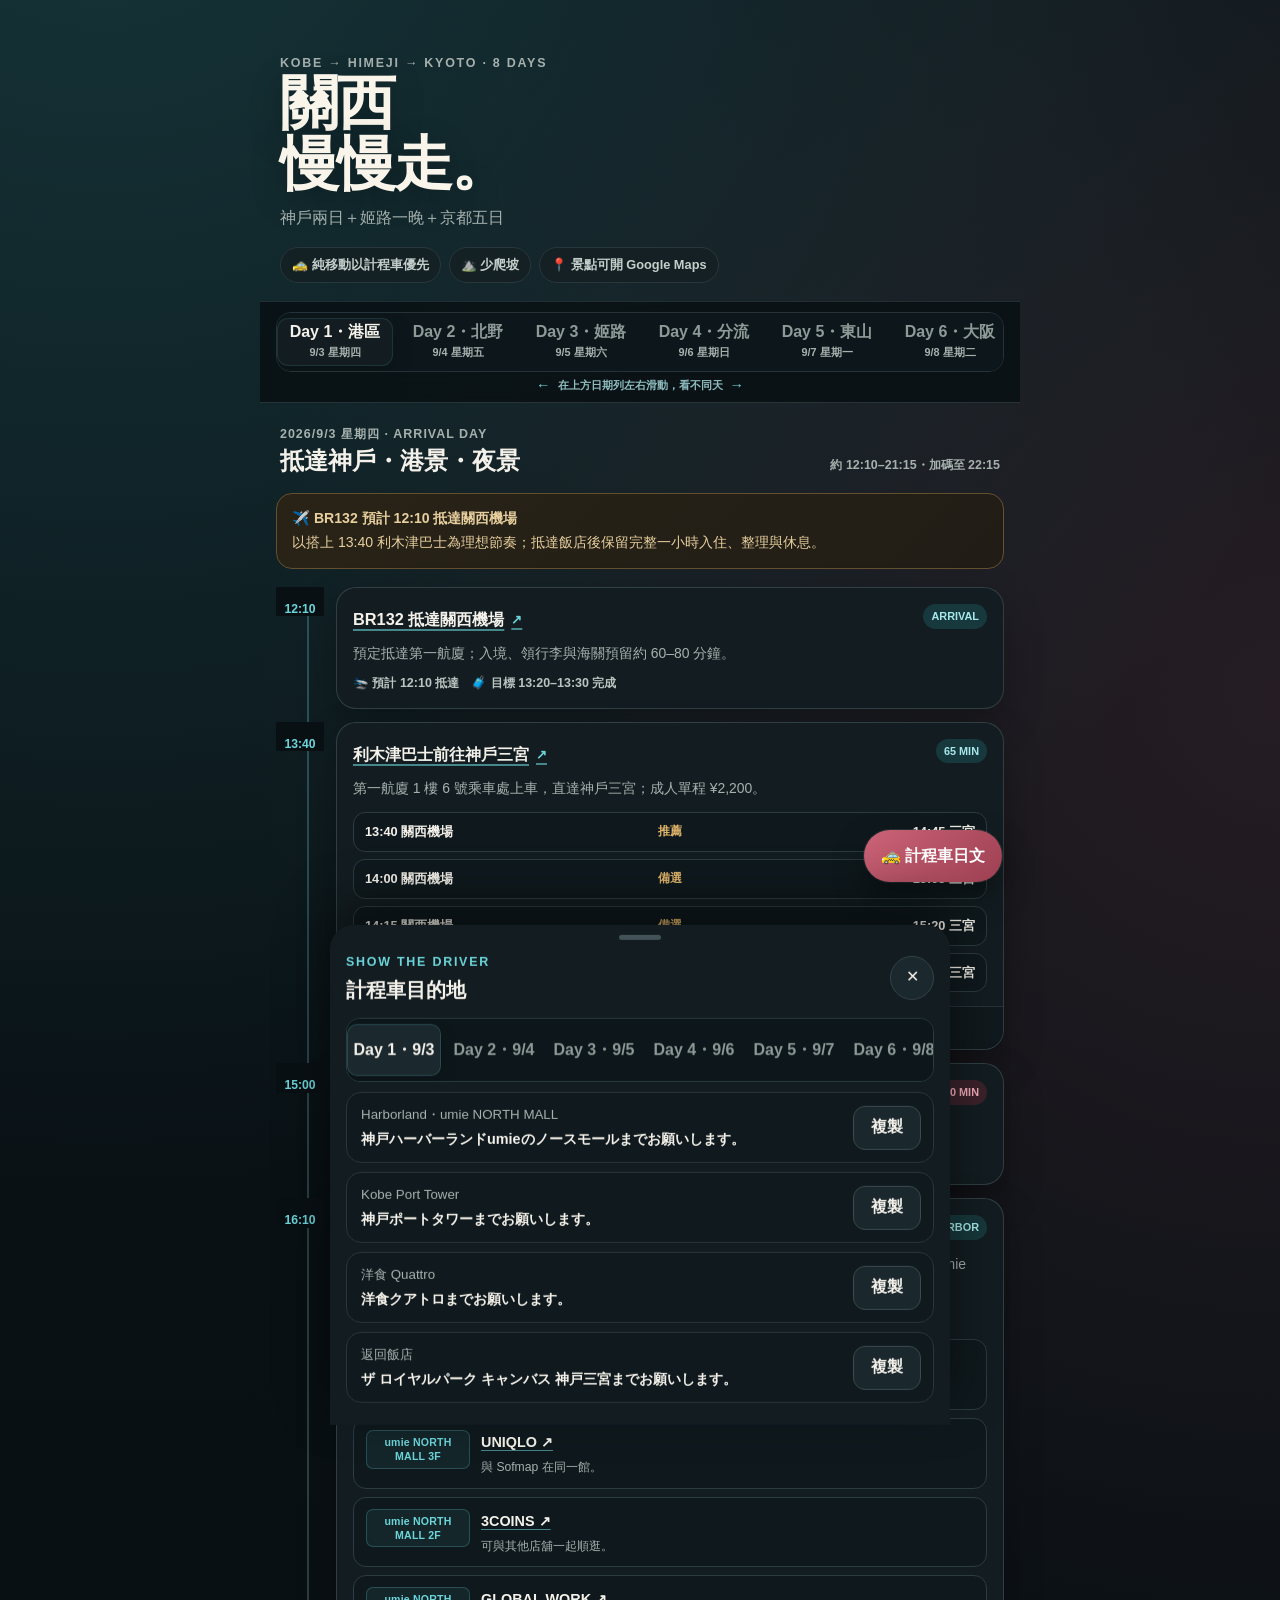
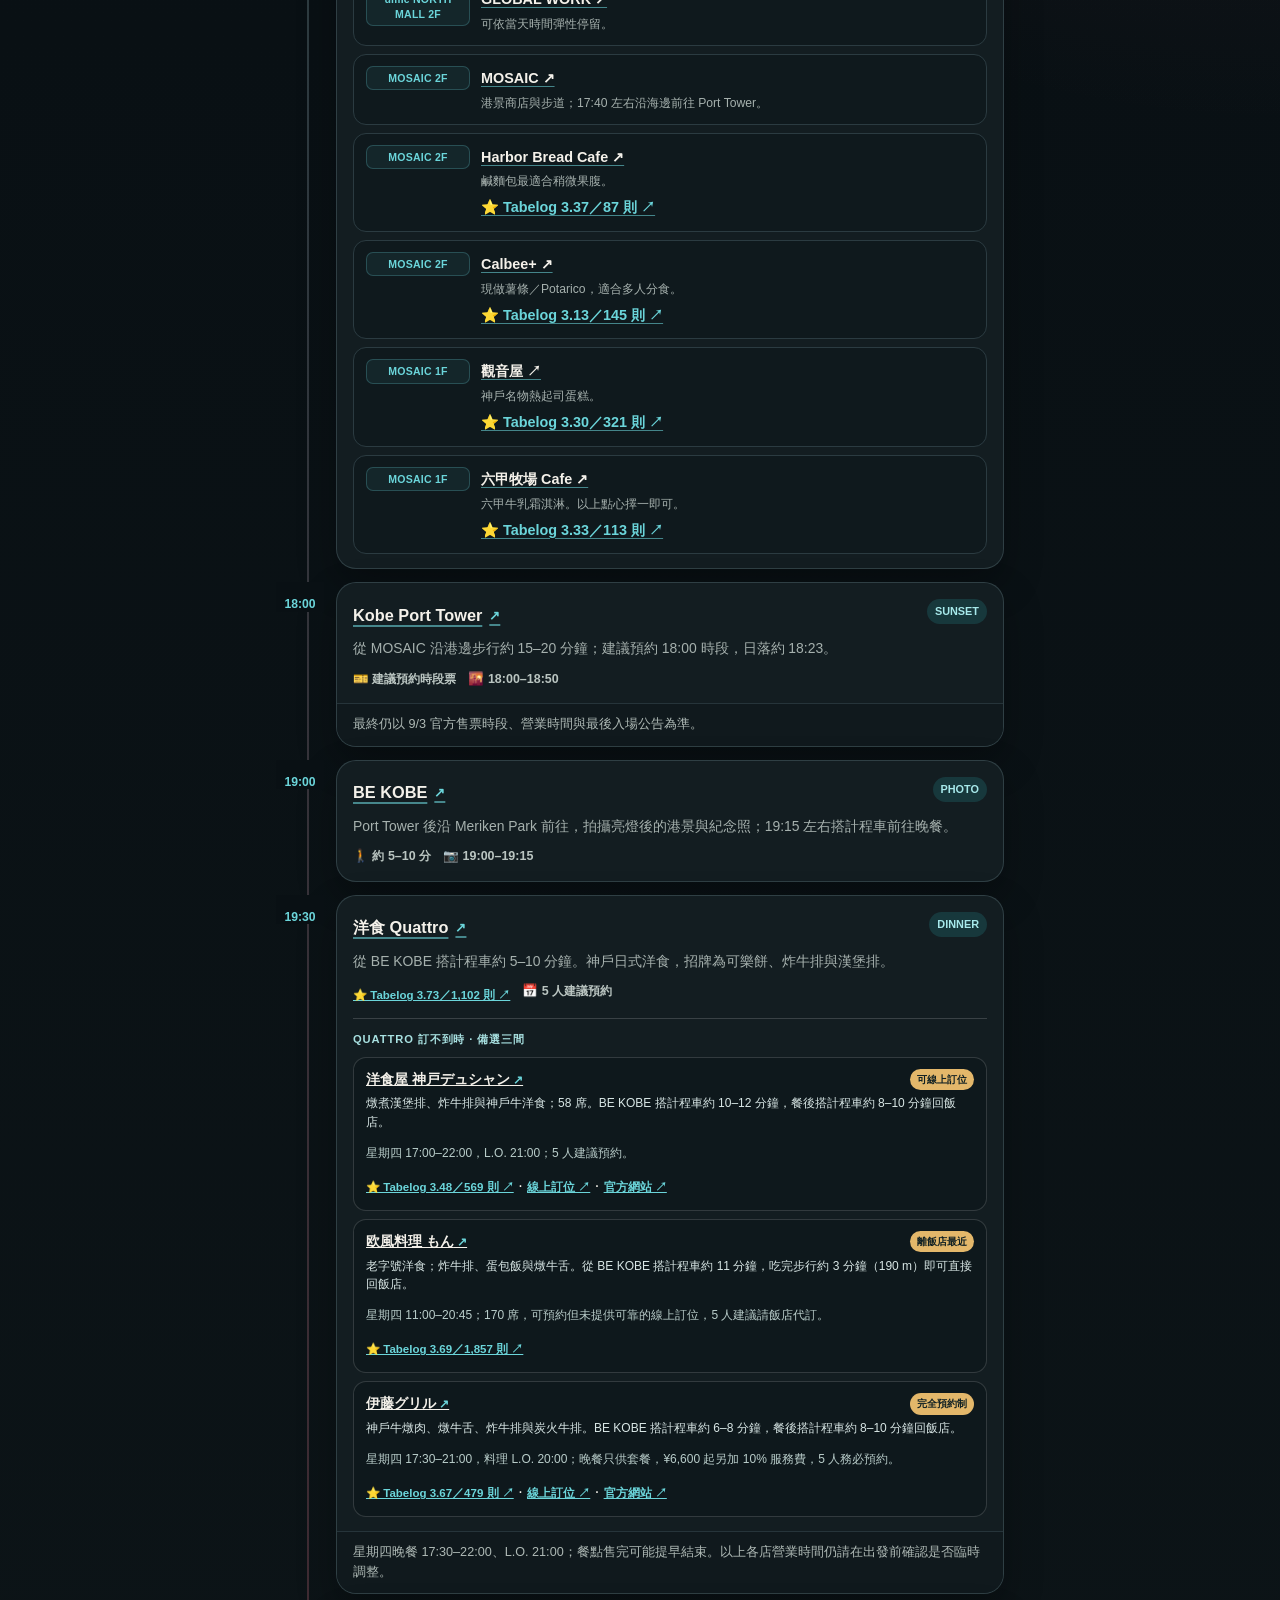
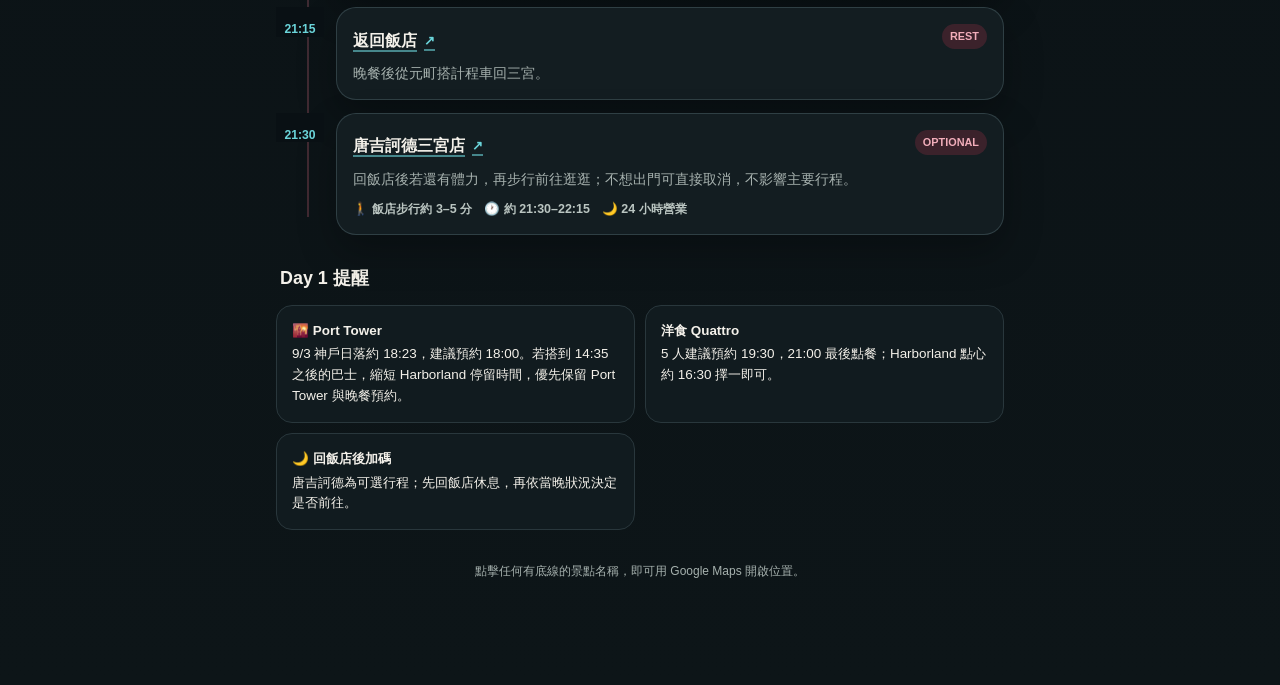
==== commit 150e0b9b: "Remove Tabelog date note" ====
--- a/trips/kobe/index.html
+++ b/trips/kobe/index.html
@@ -522,7 +522,6 @@
     .copy-btn.copied { color: #071316; border-color: var(--port); background: var(--port); }
 
     footer { padding: 32px 20px 0; color: var(--muted); font-size: .75rem; text-align: center; }
-    .rating-note { margin: 0 20px 14px; color: var(--muted); font-size: .75rem; line-height: 1.5; }
     @media (min-width: 640px) {
       .hero { padding-top: 42px; }
       .choice-grid { grid-template-columns: 1fr 1fr; }
@@ -561,7 +560,6 @@
     </div>
 
     <main>
-      <p class="rating-note">Tabelog 評分與評論數為 2026/8/17–18 查詢，之後可能變動。</p>
       <section class="day-panel" id="day1" role="tabpanel" aria-labelledby="tab-day1">
         <div class="day-heading">
           <div><p class="day-kicker">2026/9/3 星期四 · ARRIVAL DAY</p><h2>抵達神戶・港景・夜景</h2></div>
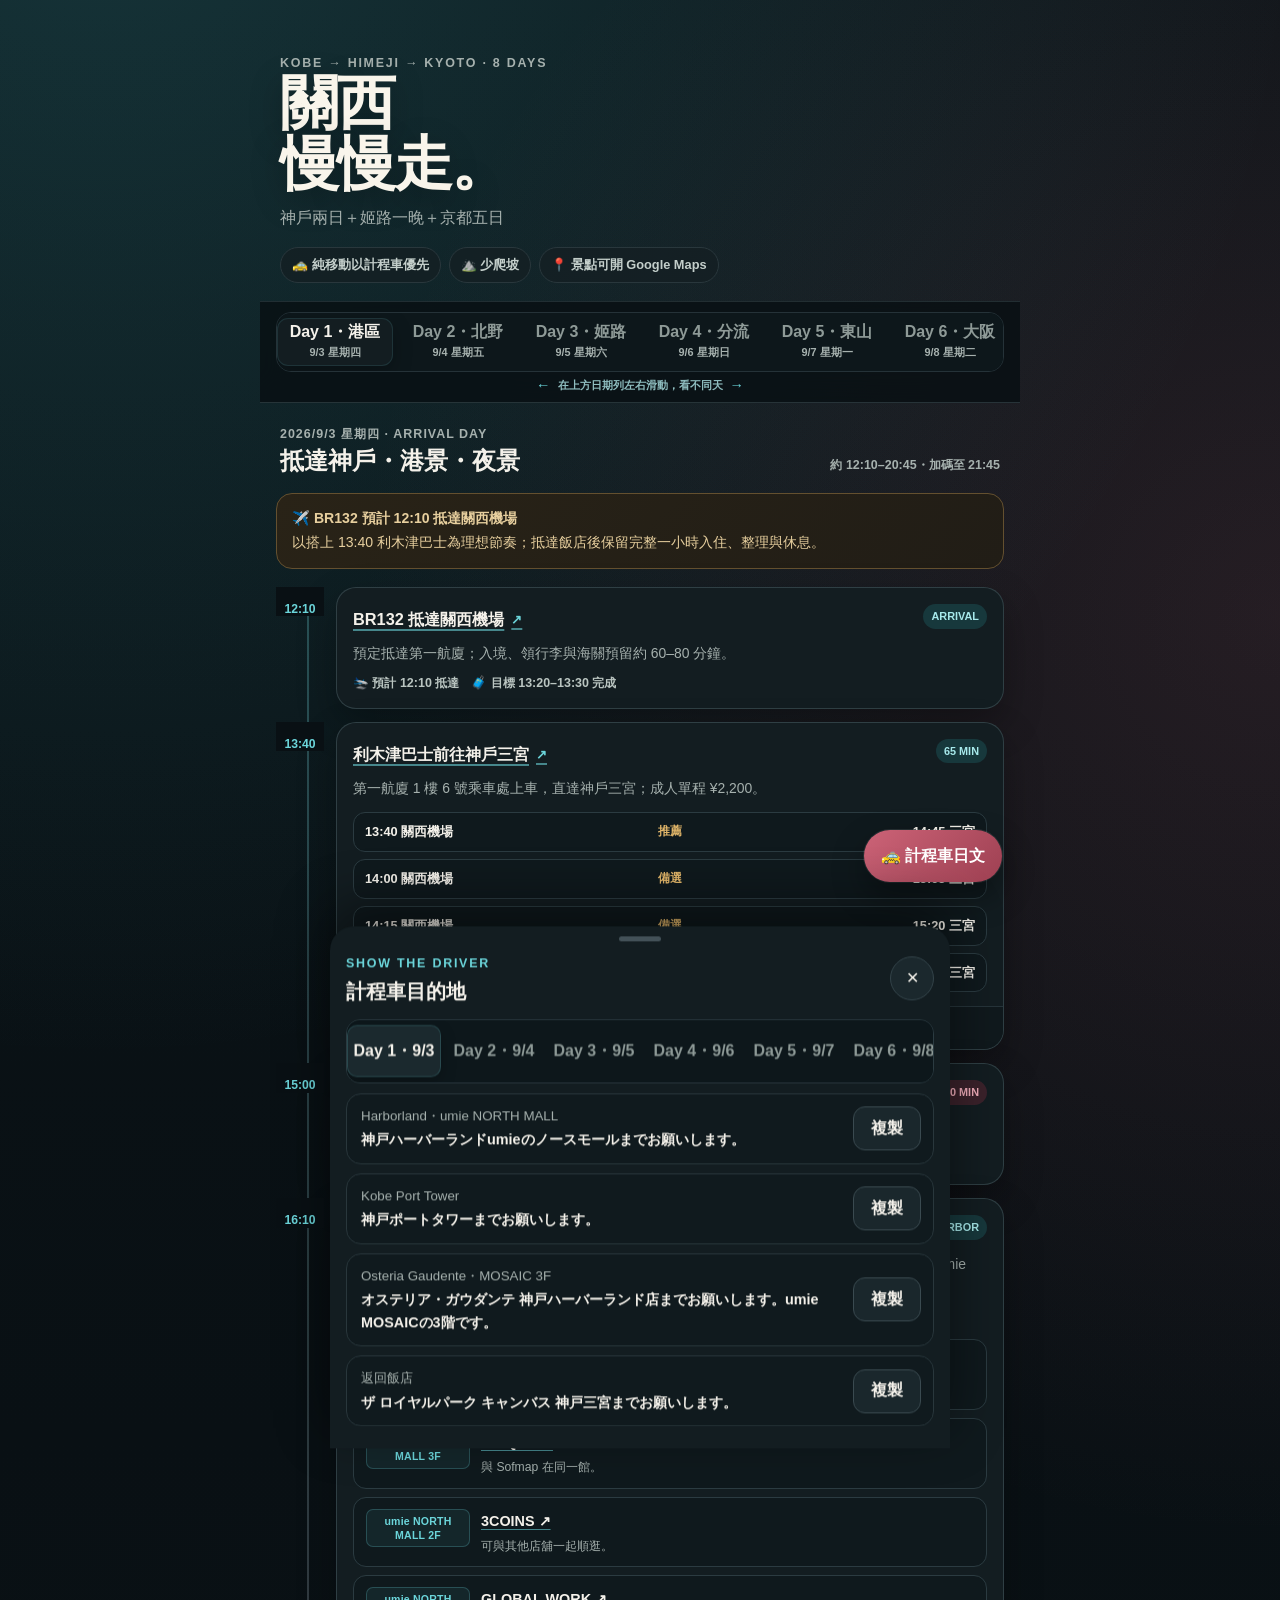
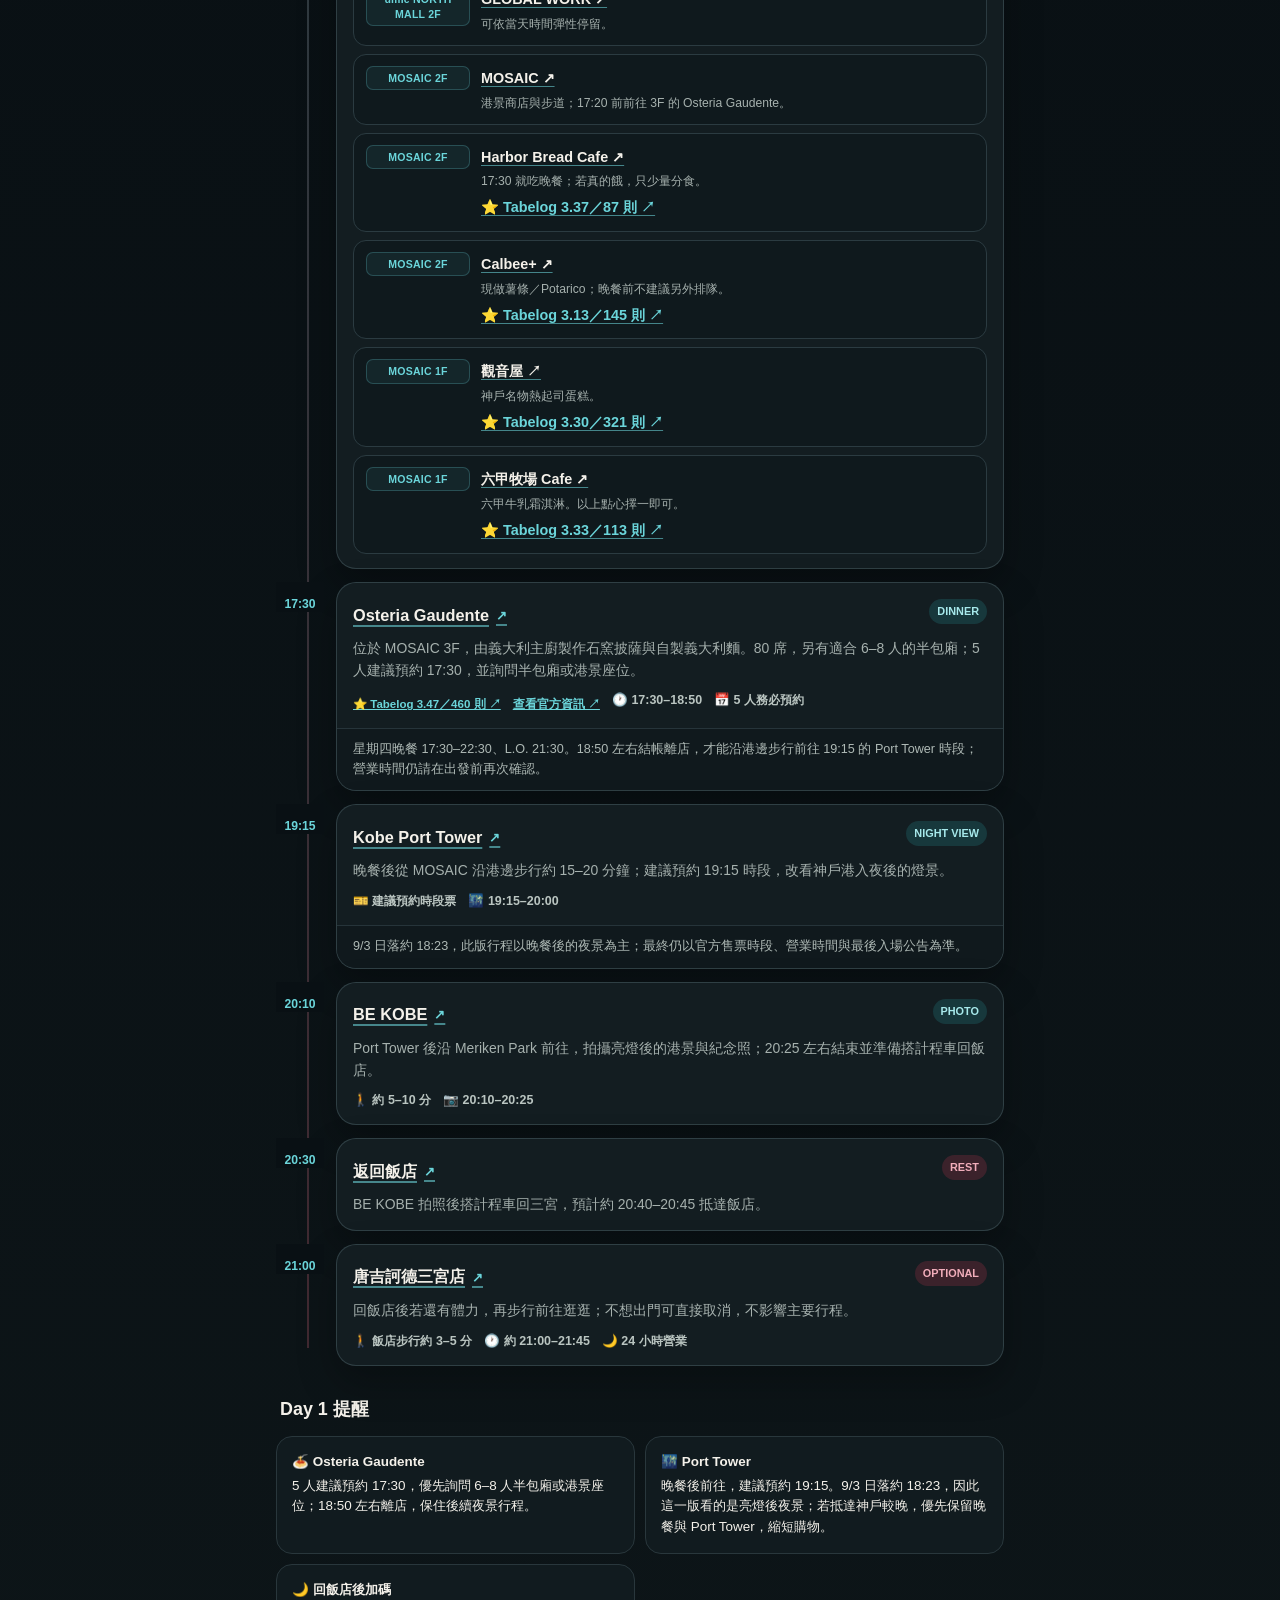
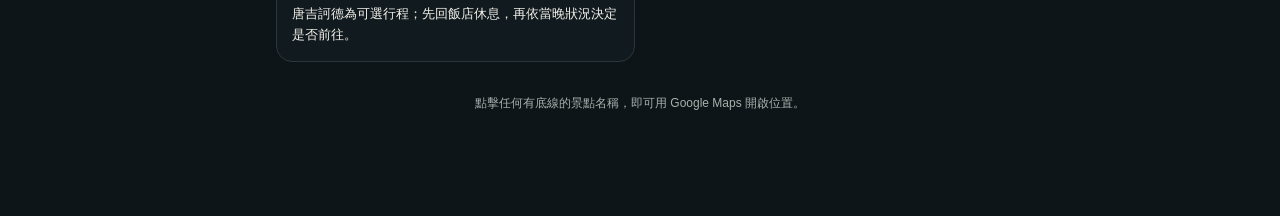
==== commit 6a6edaab: "Update Kobe itinerary schedule" ====
--- a/trips/kobe/index.html
+++ b/trips/kobe/index.html
@@ -563,7 +563,7 @@
       <section class="day-panel" id="day1" role="tabpanel" aria-labelledby="tab-day1">
         <div class="day-heading">
           <div><p class="day-kicker">2026/9/3 星期四 · ARRIVAL DAY</p><h2>抵達神戶・港景・夜景</h2></div>
-          <span class="day-duration">約 12:10–21:15・加碼至 22:15</span>
+          <span class="day-duration">約 12:10–20:45・加碼至 21:45</span>
         </div>
         <div class="notice"><strong>✈️ BR132 預計 12:10 抵達關西機場</strong>以搭上 13:40 利木津巴士為理想節奏；抵達飯店後保留完整一小時入住、整理與休息。</div>
 
@@ -598,15 +598,15 @@
               <div class="stop-main">
                 <div class="stop-top"><a class="place-link" href="https://www.google.com/maps/search/?api=1&amp;query=神戸ハーバーランドumie%20モザイク" target="_blank" rel="noopener">MOSAIC・Harborland</a><span class="tag">HARBOR</span></div>
                 <p class="stop-desc">16:00 從飯店搭計程車直接前往。MOSAIC 與 umie 都在 Harborland；Sofmap、UNIQLO 位於 umie NORTH MALL。</p>
-                <div class="meta"><span>🚕 約 10–15 分</span><span>🕐 約 16:10–17:40</span></div>
+                <div class="meta"><span>🚕 約 10–15 分</span><span>🕐 約 16:10–17:20</span></div>
                 <div class="kitano-stops harbor-stops">
                   <div class="kitano-detail"><time>umie NORTH MALL 6F</time><div><a href="https://www.google.com/maps/search/?api=1&amp;query=ソフマップ%20神戸ハーバーランド店" target="_blank" rel="noopener">Sofmap／Kojima ↗</a><p>有指定電器可優先前往。</p></div></div>
                   <div class="kitano-detail"><time>umie NORTH MALL 3F</time><div><a href="https://www.google.com/maps/search/?api=1&amp;query=ユニクロ%20神戸ハーバーランドumie店" target="_blank" rel="noopener">UNIQLO ↗</a><p>與 Sofmap 在同一館。</p></div></div>
                   <div class="kitano-detail"><time>umie NORTH MALL 2F</time><div><a href="https://www.google.com/maps/search/?api=1&amp;query=3COINS%2Bplus%20神戸ハーバーランドumie店" target="_blank" rel="noopener">3COINS ↗</a><p>可與其他店舖一起順逛。</p></div></div>
                   <div class="kitano-detail"><time>umie NORTH MALL 2F</time><div><a href="https://www.google.com/maps/search/?api=1&amp;query=GLOBAL%20WORK%20神戸ハーバーランドumie店" target="_blank" rel="noopener">GLOBAL WORK ↗</a><p>可依當天時間彈性停留。</p></div></div>
-                  <div class="kitano-detail"><time>MOSAIC 2F</time><div><a href="https://www.google.com/maps/search/?api=1&amp;query=神戸ハーバーランドumie%20モザイク" target="_blank" rel="noopener">MOSAIC ↗</a><p>港景商店與步道；17:40 左右沿海邊前往 Port Tower。</p></div></div>
-                  <div class="kitano-detail"><time>MOSAIC 2F</time><div><a href="https://www.google.com/maps/search/?api=1&amp;query=Harbor%20Bread%20Cafe%20神戸" target="_blank" rel="noopener">Harbor Bread Cafe ↗</a><p>鹹麵包最適合稍微果腹。</p><a class="tabelog-link" href="https://tabelog.com/hyogo/A2801/A280102/28063595/" target="_blank" rel="noopener">⭐ Tabelog 3.37／87 則 ↗</a></div></div>
-                  <div class="kitano-detail"><time>MOSAIC 2F</time><div><a href="https://www.google.com/maps/search/?api=1&amp;query=Calbee%2B%20神戸ハーバーランドumie" target="_blank" rel="noopener">Calbee+ ↗</a><p>現做薯條／Potarico，適合多人分食。</p><a class="tabelog-link" href="https://tabelog.com/hyogo/A2801/A280102/28042465/" target="_blank" rel="noopener">⭐ Tabelog 3.13／145 則 ↗</a></div></div>
+                  <div class="kitano-detail"><time>MOSAIC 2F</time><div><a href="https://www.google.com/maps/search/?api=1&amp;query=神戸ハーバーランドumie%20モザイク" target="_blank" rel="noopener">MOSAIC ↗</a><p>港景商店與步道；17:20 前前往 3F 的 Osteria Gaudente。</p></div></div>
+                  <div class="kitano-detail"><time>MOSAIC 2F</time><div><a href="https://www.google.com/maps/search/?api=1&amp;query=Harbor%20Bread%20Cafe%20神戸" target="_blank" rel="noopener">Harbor Bread Cafe ↗</a><p>17:30 就吃晚餐；若真的餓，只少量分食。</p><a class="tabelog-link" href="https://tabelog.com/hyogo/A2801/A280102/28063595/" target="_blank" rel="noopener">⭐ Tabelog 3.37／87 則 ↗</a></div></div>
+                  <div class="kitano-detail"><time>MOSAIC 2F</time><div><a href="https://www.google.com/maps/search/?api=1&amp;query=Calbee%2B%20神戸ハーバーランドumie" target="_blank" rel="noopener">Calbee+ ↗</a><p>現做薯條／Potarico；晚餐前不建議另外排隊。</p><a class="tabelog-link" href="https://tabelog.com/hyogo/A2801/A280102/28042465/" target="_blank" rel="noopener">⭐ Tabelog 3.13／145 則 ↗</a></div></div>
                   <div class="kitano-detail"><time>MOSAIC 1F</time><div><a href="https://www.google.com/maps/search/?api=1&amp;query=観音屋%20ハーバーランド" target="_blank" rel="noopener">觀音屋 ↗</a><p>神戶名物熱起司蛋糕。</p><a class="tabelog-link" href="https://tabelog.com/hyogo/A2801/A280102/28000698/" target="_blank" rel="noopener">⭐ Tabelog 3.30／321 則 ↗</a></div></div>
                   <div class="kitano-detail"><time>MOSAIC 1F</time><div><a href="https://www.google.com/maps/search/?api=1&amp;query=六甲牧場カフェ%20神戸ハーバーランド" target="_blank" rel="noopener">六甲牧場 Cafe ↗</a><p>六甲牛乳霜淇淋。以上點心擇一即可。</p><a class="tabelog-link" href="https://tabelog.com/hyogo/A2801/A280102/28038242/" target="_blank" rel="noopener">⭐ Tabelog 3.33／113 則 ↗</a></div></div>
                 </div>
@@ -614,57 +614,36 @@
             </div>
           </article>
           <article class="stop">
-            <div class="stop-time">18:00</div>
-            <div class="stop-card"><div class="stop-main"><div class="stop-top"><a class="place-link" href="https://www.google.com/maps/search/?api=1&amp;query=神戸ポートタワー" target="_blank" rel="noopener">Kobe Port Tower</a><span class="tag">SUNSET</span></div><p class="stop-desc">從 MOSAIC 沿港邊步行約 15–20 分鐘；建議預約 18:00 時段，日落約 18:23。</p><div class="meta"><span>🎫 建議預約時段票</span><span>🌇 18:00–18:50</span></div></div><div class="stop-note">最終仍以 9/3 官方售票時段、營業時間與最後入場公告為準。</div></div>
-          </article>
-          <article class="stop">
-            <div class="stop-time">19:00</div>
-            <div class="stop-card"><div class="stop-main"><div class="stop-top"><a class="place-link" href="https://www.google.com/maps/search/?api=1&amp;query=BE%20KOBE%20モニュメント%20メリケンパーク" target="_blank" rel="noopener">BE KOBE</a><span class="tag">PHOTO</span></div><p class="stop-desc">Port Tower 後沿 Meriken Park 前往，拍攝亮燈後的港景與紀念照；19:15 左右搭計程車前往晚餐。</p><div class="meta"><span>🚶 約 5–10 分</span><span>📷 19:00–19:15</span></div></div></div>
-          </article>
-          <article class="stop">
-            <div class="stop-time">19:30</div>
+            <div class="stop-time">17:30</div>
             <div class="stop-card">
               <div class="stop-main">
-                <div class="stop-top"><a class="place-link" href="https://www.google.com/maps/search/?api=1&amp;query=洋食クアトロ%20神戸元町" target="_blank" rel="noopener">洋食 Quattro</a><span class="tag">DINNER</span></div>
-                <p class="stop-desc">從 BE KOBE 搭計程車約 5–10 分鐘。神戶日式洋食，招牌為可樂餅、炸牛排與漢堡排。</p>
-                <div class="meta"><a class="tabelog-link" href="https://tabelog.com/hyogo/A2801/A280102/28035325/" target="_blank" rel="noopener">⭐ Tabelog 3.73／1,102 則 ↗</a><span>📅 5 人建議預約</span></div>
-                <div class="dinner-options" aria-label="洋食 Quattro 訂不到時的晚餐備選">
-                  <span class="dinner-options-label">QUATTRO 訂不到時 · 備選三間</span>
-                  <div class="dinner-option">
-                    <div class="dinner-option-head"><a class="dinner-option-name" href="https://www.google.com/maps/search/?api=1&amp;query=洋食屋%20神戸デュシャン" target="_blank" rel="noopener">洋食屋 神戸デュシャン</a><span class="dinner-pick">可線上訂位</span></div>
-                    <p>燉煮漢堡排、炸牛排與神戶牛洋食；58 席。BE KOBE 搭計程車約 10–12 分鐘，餐後搭計程車約 8–10 分鐘回飯店。</p>
-                    <p class="dinner-hours">星期四 17:00–22:00，L.O. 21:00；5 人建議預約。</p>
-                    <a class="tabelog-link" href="https://tabelog.com/hyogo/A2801/A280102/28002810/" target="_blank" rel="noopener">⭐ Tabelog 3.48／569 則 ↗</a> · <a class="tabelog-link" href="https://booking.ebica.jp/webrsv/plan_search/e014001305/11542" target="_blank" rel="noopener">線上訂位 ↗</a> · <a class="tabelog-link" href="http://www.kobe-duchamp.com/" target="_blank" rel="noopener">官方網站 ↗</a>
-                  </div>
-                  <div class="dinner-option">
-                    <div class="dinner-option-head"><a class="dinner-option-name" href="https://www.google.com/maps/search/?api=1&amp;query=欧風料理%20もん%20神戸" target="_blank" rel="noopener">欧風料理 もん</a><span class="dinner-pick">離飯店最近</span></div>
-                    <p>老字號洋食；炸牛排、蛋包飯與燉牛舌。從 BE KOBE 搭計程車約 11 分鐘，吃完步行約 3 分鐘（190 m）即可直接回飯店。</p>
-                    <p class="dinner-hours">星期四 11:00–20:45；170 席，可預約但未提供可靠的線上訂位，5 人建議請飯店代訂。</p>
-                    <a class="tabelog-link" href="https://tabelog.com/hyogo/A2801/A280101/28000531/" target="_blank" rel="noopener">⭐ Tabelog 3.69／1,857 則 ↗</a>
-                  </div>
-                  <div class="dinner-option">
-                    <div class="dinner-option-head"><a class="dinner-option-name" href="https://www.google.com/maps/search/?api=1&amp;query=伊藤グリル%20神戸" target="_blank" rel="noopener">伊藤グリル</a><span class="dinner-pick">完全預約制</span></div>
-                    <p>神戶牛燉肉、燉牛舌、炸牛排與炭火牛排。BE KOBE 搭計程車約 6–8 分鐘，餐後搭計程車約 8–10 分鐘回飯店。</p>
-                    <p class="dinner-hours">星期四 17:30–21:00，料理 L.O. 20:00；晚餐只供套餐，¥6,600 起另加 10% 服務費，5 人務必預約。</p>
-                    <a class="tabelog-link" href="https://tabelog.com/hyogo/A2801/A280102/28000847/" target="_blank" rel="noopener">⭐ Tabelog 3.67／479 則 ↗</a> · <a class="tabelog-link" href="https://yoyaku.tabelog.com/yoyaku/net_booking_form/index?rcd=28000847" target="_blank" rel="noopener">線上訂位 ↗</a> · <a class="tabelog-link" href="http://www.itogrill.com/" target="_blank" rel="noopener">官方網站 ↗</a>
-                  </div>
-                </div>
+                <div class="stop-top"><a class="place-link" href="https://www.google.com/maps/search/?api=1&amp;query=Osteria%20Gaudente%20神戸ハーバーランド店" target="_blank" rel="noopener">Osteria Gaudente</a><span class="tag">DINNER</span></div>
+                <p class="stop-desc">位於 MOSAIC 3F，由義大利主廚製作石窯披薩與自製義大利麵。80 席，另有適合 6–8 人的半包廂；5 人建議預約 17:30，並詢問半包廂或港景座位。</p>
+                <div class="meta"><a class="tabelog-link" href="https://tabelog.com/hyogo/A2801/A280102/28025850/" target="_blank" rel="noopener">⭐ Tabelog 3.47／460 則 ↗</a><a class="tabelog-link" href="https://umie.jp/shops/detail/116" target="_blank" rel="noopener">查看官方資訊 ↗</a><span>🕐 17:30–18:50</span><span>📅 5 人務必預約</span></div>
               </div>
-              <div class="stop-note">星期四晚餐 17:30–22:00、L.O. 21:00；餐點售完可能提早結束。以上各店營業時間仍請在出發前確認是否臨時調整。</div>
+              <div class="stop-note">星期四晚餐 17:30–22:30、L.O. 21:30。18:50 左右結帳離店，才能沿港邊步行前往 19:15 的 Port Tower 時段；營業時間仍請在出發前再次確認。</div>
             </div>
           </article>
           <article class="stop">
-            <div class="stop-time">21:15</div>
-            <div class="stop-card"><div class="stop-main"><div class="stop-top"><a class="place-link" href="https://www.google.com/maps/search/?api=1&amp;query=The%20Royal%20Park%20Canvas%20Kobe%20Sannomiya" target="_blank" rel="noopener">返回飯店</a><span class="tag rest">REST</span></div><p class="stop-desc">晚餐後從元町搭計程車回三宮。</p></div></div>
-          </article>
-          <article class="stop">
-            <div class="stop-time">21:30</div>
-            <div class="stop-card"><div class="stop-main"><div class="stop-top"><a class="place-link" href="https://www.google.com/maps/search/?api=1&amp;query=ドン・キホーテ%20三宮店" target="_blank" rel="noopener">唐吉訶德三宮店</a><span class="tag rest">OPTIONAL</span></div><p class="stop-desc">回飯店後若還有體力，再步行前往逛逛；不想出門可直接取消，不影響主要行程。</p><div class="meta"><span>🚶 飯店步行約 3–5 分</span><span>🕐 約 21:30–22:15</span><span>🌙 24 小時營業</span></div></div></div>
+            <div class="stop-time">19:15</div>
+            <div class="stop-card"><div class="stop-main"><div class="stop-top"><a class="place-link" href="https://www.google.com/maps/search/?api=1&amp;query=神戸ポートタワー" target="_blank" rel="noopener">Kobe Port Tower</a><span class="tag">NIGHT VIEW</span></div><p class="stop-desc">晚餐後從 MOSAIC 沿港邊步行約 15–20 分鐘；建議預約 19:15 時段，改看神戶港入夜後的燈景。</p><div class="meta"><span>🎫 建議預約時段票</span><span>🌃 19:15–20:00</span></div></div><div class="stop-note">9/3 日落約 18:23，此版行程以晚餐後的夜景為主；最終仍以官方售票時段、營業時間與最後入場公告為準。</div></div>
+          </article>
+          <article class="stop">
+            <div class="stop-time">20:10</div>
+            <div class="stop-card"><div class="stop-main"><div class="stop-top"><a class="place-link" href="https://www.google.com/maps/search/?api=1&amp;query=BE%20KOBE%20モニュメント%20メリケンパーク" target="_blank" rel="noopener">BE KOBE</a><span class="tag">PHOTO</span></div><p class="stop-desc">Port Tower 後沿 Meriken Park 前往，拍攝亮燈後的港景與紀念照；20:25 左右結束並準備搭計程車回飯店。</p><div class="meta"><span>🚶 約 5–10 分</span><span>📷 20:10–20:25</span></div></div></div>
+          </article>
+          <article class="stop">
+            <div class="stop-time">20:30</div>
+            <div class="stop-card"><div class="stop-main"><div class="stop-top"><a class="place-link" href="https://www.google.com/maps/search/?api=1&amp;query=The%20Royal%20Park%20Canvas%20Kobe%20Sannomiya" target="_blank" rel="noopener">返回飯店</a><span class="tag rest">REST</span></div><p class="stop-desc">BE KOBE 拍照後搭計程車回三宮，預計約 20:40–20:45 抵達飯店。</p></div></div>
+          </article>
+          <article class="stop">
+            <div class="stop-time">21:00</div>
+            <div class="stop-card"><div class="stop-main"><div class="stop-top"><a class="place-link" href="https://www.google.com/maps/search/?api=1&amp;query=ドン・キホーテ%20三宮店" target="_blank" rel="noopener">唐吉訶德三宮店</a><span class="tag rest">OPTIONAL</span></div><p class="stop-desc">回飯店後若還有體力，再步行前往逛逛；不想出門可直接取消，不影響主要行程。</p><div class="meta"><span>🚶 飯店步行約 3–5 分</span><span>🕐 約 21:00–21:45</span><span>🌙 24 小時營業</span></div></div></div>
           </article>
         </div>
 
         <h3 class="section-title">Day 1 提醒</h3>
-        <div class="tips"><div class="tip"><strong>🌇 Port Tower</strong>9/3 神戶日落約 18:23，建議預約 18:00。若搭到 14:35 之後的巴士，縮短 Harborland 停留時間，優先保留 Port Tower 與晚餐預約。</div><div class="tip"><strong>洋食 Quattro</strong>5 人建議預約 19:30，21:00 最後點餐；Harborland 點心約 16:30 擇一即可。</div><div class="tip"><strong>🌙 回飯店後加碼</strong>唐吉訶德為可選行程；先回飯店休息，再依當晚狀況決定是否前往。</div></div>
+        <div class="tips"><div class="tip"><strong>🍝 Osteria Gaudente</strong>5 人建議預約 17:30，優先詢問 6–8 人半包廂或港景座位；18:50 左右離店，保住後續夜景行程。</div><div class="tip"><strong>🌃 Port Tower</strong>晚餐後前往，建議預約 19:15。9/3 日落約 18:23，因此這一版看的是亮燈後夜景；若抵達神戶較晚，優先保留晚餐與 Port Tower，縮短購物。</div><div class="tip"><strong>🌙 回飯店後加碼</strong>唐吉訶德為可選行程；先回飯店休息，再依當晚狀況決定是否前往。</div></div>
       </section>
 
       <section class="day-panel" id="day2" role="tabpanel" aria-labelledby="tab-day2" hidden>
@@ -713,7 +692,7 @@
           </article>
           <article class="stop">
             <div class="stop-time">14:35</div>
-            <div class="stop-card"><div class="stop-main"><div class="stop-top"><a class="place-link" href="https://www.google.com/maps/search/?api=1&amp;query=生田神社" target="_blank" rel="noopener">生田神社</a><span class="tag">可能移到隔天 · 35 MIN</span></div><p class="stop-desc">從餐廳步行前往。若要御守或御朱印，留意授與所受理時間。</p></div></div>
+            <div class="stop-card"><div class="stop-main"><div class="stop-top"><a class="place-link" href="https://www.google.com/maps/search/?api=1&amp;query=生田神社" target="_blank" rel="noopener">生田神社</a><span class="tag">35 MIN</span></div><p class="stop-desc">從餐廳步行前往。若要御守或御朱印，留意授與所受理時間。</p></div></div>
           </article>
           <article class="stop">
             <div class="stop-time">15:20</div>
@@ -805,9 +784,9 @@
       <section class="day-panel" id="day3" role="tabpanel" aria-labelledby="tab-day3" hidden>
         <div class="day-heading">
           <div><p class="day-kicker">2026/9/5 星期六 · TRANSFER DAY</p><h2>神戶三宮 → 姬路</h2></div>
-          <span class="day-duration">08:00 起 · 好古園至 17:00</span>
-        </div>
-        <div class="notice"><strong>☕ 飯店寄行李 → 神戶上午 → 與家人會合 → 生田神社 → JR 站附近午餐 → 取行李 → 姬路好古園</strong>早餐退房後直接把 5 件行李寄放在飯店，再搭計程車前往 TAOCA COFFEE；南京町完整預留一小時，之後到 JR 三ノ宮站與家人會合，輕裝前往生田神社參拜，再回 JR 三ノ宮站周邊用餐。13:35 必須離店，約 13:40–13:50 回飯店取行李，14:00 前往／抵達 JR 三ノ宮站，以 14:22 新快速前往姬路；14:07 只在提早完成時搭乘，14:37 已是會壓縮好古園時間的風險備援。</div>
+          <span class="day-duration">08:00 起 · 15:14 特急前往姬路</span>
+        </div>
+        <div class="notice"><strong>☕ 神戶上午 → 洋食 Quattro → 15:14 超級白兔號 → 姬路入住</strong>早餐退房後把 5 件行李寄放飯店，再前往 TAOCA COFFEE 與南京町；11:55 左右到 JR 三ノ宮站與家人會合，約 12:15 抵達洋食 Quattro 候位。13:50 為午餐硬性離店時間，回飯店取行李後最晚 14:30 抵達 JR 三ノ宮站，搭 15:14 超級白兔 9 號前往姬路，15:50 抵達。好古園已移至 Day 4 早上，抵達姬路後先辦理入住與休息。</div>
 
         <div class="timeline">
           <article class="stop">
@@ -864,193 +843,93 @@
                   </div>
                 </div>
               </div>
-              <div class="stop-note">這天的正式午餐移到生田神社附近；南京町完整預留一小時，只散步、少量分食，11:45 準時離開，先前往 JR 三ノ宮站與家人會合。四間餐廳資料仍保留作臨時備選，但不要在兩區都吃正式午餐。</div>
+              <div class="stop-note">這天的正式午餐安排在洋食 Quattro；南京町完整預留一小時，只散步、少量分食，11:45 準時離開，先前往 JR 三ノ宮站與家人會合。四間餐廳資料仍保留作臨時備選，但不要在兩區都吃正式午餐。</div>
             </div>
           </article>
 
           <article class="stop">
             <div class="stop-time">11:55</div>
-            <div class="stop-card"><div class="stop-main"><div class="stop-top"><a class="place-link" href="https://www.google.com/maps/search/?api=1&amp;query=JR%20三ノ宮駅%20西口" target="_blank" rel="noopener">JR 三ノ宮站・與家人會合</a><span class="tag">MEET UP</span></div><p class="stop-desc">11:45 離開南京町，搭短程計程車到 JR 三ノ宮站西口；約 11:55–12:05 與家人會合並確認全員到齊，再一起前往生田神社。</p><div class="meta"><span>👨‍👩‍👧‍👦 會合約 10 分鐘</span><span>📍 JR 三ノ宮站西口</span></div></div><div class="stop-note">先約定西口的明確集合點並保持電話暢通；12:05 一起出發前往生田神社，以免壓縮參拜與午餐時間。</div></div>
-          </article>
-
-          <article class="stop">
-            <div class="stop-time">12:10</div>
-            <div class="stop-card"><div class="stop-main"><div class="stop-top"><a class="place-link" href="https://www.google.com/maps/search/?api=1&amp;query=生田神社%20神戸" target="_blank" rel="noopener">生田神社</a><span class="tag">20 MIN</span></div><p class="stop-desc">與家人會合後輕裝前往，約 12:10–12:30 參拜；以本殿與境內精華為主，不繞行生田之森。</p><div class="meta"><span>⛩️ 約 20 分鐘</span><span>🧳 行李仍寄放飯店</span><span>🍽️ 午餐回 JR 站周邊</span></div></div><div class="stop-note">全程不用帶行李；會合或移動延誤時縮短至 10–15 分鐘，保住 12:35 午餐。</div></div>
-          </article>
-
-          <article class="stop">
-            <div class="stop-time">12:35</div>
+            <div class="stop-card"><div class="stop-main"><div class="stop-top"><a class="place-link" href="https://www.google.com/maps/search/?api=1&amp;query=JR%20三ノ宮駅%20西口" target="_blank" rel="noopener">JR 三ノ宮站・與家人會合</a><span class="tag">MEET UP</span></div><p class="stop-desc">11:45 離開南京町，搭短程計程車到 JR 三ノ宮站西口；約 11:55–12:05 與家人會合並確認全員到齊，再一起搭短程計程車前往洋食 Quattro。</p><div class="meta"><span>👨‍👩‍👧‍👦 會合約 10 分鐘</span><span>📍 JR 三ノ宮站西口</span></div></div><div class="stop-note">先約定西口的明確集合點並保持電話暢通；12:05 一起出發，目標 12:15 左右抵達洋食 Quattro 候位。</div></div>
+          </article>
+
+          <article class="stop">
+            <div class="stop-time">12:15</div>
             <div class="stop-card">
               <div class="stop-main">
-                <div class="stop-top"><a class="place-link" href="https://www.google.com/maps/search/?api=1&amp;query=JR%20三ノ宮駅%20ランチ" target="_blank" rel="noopener">JR 三ノ宮站附近午餐</a><span class="tag">60 MIN</span></div>
-                <p class="stop-desc">12:35–13:35 用餐。首選賀正軒三宮店；若 12:45 仍未入座，立即改去可預約且座位多的 GREEN HOUSE Wald，不繼續排隊。</p>
-                <div class="dinner-options" aria-label="JR 三ノ宮站附近午餐推薦">
-                  <span class="dinner-options-label">LUNCH · 首選 Gashoken／其餘依預約與候位</span>
-                  <div class="dinner-option">
-                    <div class="dinner-option-head"><a class="dinner-option-name" href="https://www.google.com/maps/search/?api=1&amp;query=賀正軒%20三宮店" target="_blank" rel="noopener">賀正軒 三宮店（Gashoken）</a><span class="dinner-pick">首選</span></div>
-                    <p>豚骨拉麵；JR 三ノ宮站步行約 2 分鐘。出餐快，預算約 ¥1,000–1,999。</p>
-                    <p class="dinner-hours">11:00–翌 04:00，L.O. 03:45；無休、不可預約。22 席全為吧台，5 人可能需要分開坐；若 12:45 仍未入座，立即改去 Wald。</p>
-                    <a class="tabelog-link" href="https://tabelog.com/hyogo/A2801/A280101/28049182/" target="_blank" rel="noopener">⭐ Tabelog 3.47／604 則 ↗</a>
-                    <a class="tabelog-link" href="https://gashoken.co.jp/shoplist#a02" target="_blank" rel="noopener">查看官方網站 ↗</a>
-                  </div>
-                  <div class="dinner-option">
-                    <div class="dinner-option-head"><a class="dinner-option-name" href="https://www.google.com/maps/search/?api=1&amp;query=GREEN%20HOUSE%20Wald%20神戸" target="_blank" rel="noopener">GREEN HOUSE Wald</a><span class="dinner-pick">穩定備選</span></div>
-                    <p>義大利料理、咖啡；JR 三ノ宮站步行約 3 分鐘。180 席且可預約，5 人最容易一起入座；預算約 ¥2,000–2,999。</p>
-                    <p class="dinner-hours">星期六午餐 11:00–15:00。建議預約 12:30，並事先告知 13:30 前需要離店。</p>
-                    <a class="tabelog-link" href="https://tabelog.com/hyogo/A2801/A280101/28053581/" target="_blank" rel="noopener">⭐ Tabelog 3.59／714 則 ↗</a>
-                    <a class="tabelog-link" href="https://www.green-house99.com/wald/" target="_blank" rel="noopener">查看官方網站 ↗</a>
-                  </div>
-                  <div class="dinner-option">
-                    <div class="dinner-option-head"><a class="dinner-option-name" href="https://www.google.com/maps/search/?api=1&amp;query=GREEN%20HOUSE%20Silva%20神戸" target="_blank" rel="noopener">GREEN HOUSE Silva</a><span class="dinner-pick">現場備選</span></div>
-                    <p>咖啡、義大利料理；JR 三ノ宮站步行約 3–5 分鐘。78 席，預算約 ¥1,000–1,999。</p>
-                    <p class="dinner-hours">午餐 11:00–16:00；不可預約，星期六現場候位時間不確定。只在能立即入座時選擇。</p>
-                    <a class="tabelog-link" href="https://tabelog.com/hyogo/A2801/A280101/28004954/" target="_blank" rel="noopener">⭐ Tabelog 3.56／834 則 ↗</a>
-                    <a class="tabelog-link" href="https://www.green-house99.com/silva/" target="_blank" rel="noopener">查看官方網站 ↗</a>
-                  </div>
-                </div>
+                <div class="stop-top"><a class="place-link" href="https://www.google.com/maps/search/?api=1&amp;query=%E6%B4%8B%E9%A3%9F%E3%82%AF%E3%82%A2%E3%83%88%E3%83%AD%20%E7%A5%9E%E6%88%B8%E5%85%83%E7%94%BA" target="_blank" rel="noopener">洋食 Quattro</a><span class="tag">95 MIN</span></div>
+                <p class="stop-desc">洋食クアトロ／神戸元町本店。招牌為可樂餅、炸牛排與漢堡排；午餐預算約 ¥1,000–1,999。</p>
+                <div class="meta"><span>🕐 星期六 11:30–15:00・L.O. 14:30</span><span>🪑 32 席・午餐不可預約</span><span>⚠️ 售完即止</span><a class="tabelog-link" href="https://tabelog.com/hyogo/A2801/A280102/28035325/" target="_blank" rel="noopener">⭐ Tabelog 3.73／1,108 則 ↗</a><a class="tabelog-link" href="https://quattro-kobe.com/" target="_blank" rel="noopener">查看官方網站 ↗</a></div>
               </div>
-              <div class="stop-note">13:35 不論是否吃完都開始離店，先回飯店領取行李；約 13:40–13:50 完成取件，14:00 前往／抵達 JR 三ノ宮站。首選賀正軒；想確保 5 人一起坐，直接預約座位較多的 Wald。</div>
+              <div class="stop-note">5 人候位風險高，但改搭 15:14 後已有較多緩衝。13:10 尚未入座就停止等待，改吃三宮站周邊快速餐；即使順利入座，仍須在 13:50 前離店，確保有時間取行李與搭乘全車指定席的特急。</div>
             </div>
           </article>
 
           <article class="stop">
-            <div class="stop-time">13:40</div>
-            <div class="stop-card"><div class="stop-main"><div class="stop-top"><a class="place-link" href="https://www.google.com/maps/search/?api=1&amp;query=The%20Royal%20Park%20Canvas%20Kobe%20Sannomiya" target="_blank" rel="noopener">午餐後回飯店取行李</a><span class="tag">PICK UP</span></div><p class="stop-desc">午餐後前往 The Royal Park Canvas Kobe Sannomiya；約 13:40–13:50 憑行李牌取回 5 件大型行李並逐件清點，隨即前往 JR 三ノ宮站。</p><div class="meta"><span>🧳 5 件行李逐件確認</span><span>🚕 14:00 前往／抵達車站</span></div></div><div class="stop-note">午餐前都保持輕裝；領到行李後不要再繞行其他景點，直接前往 JR 三ノ宮站並進月台，準備搭 14:22 新快速。</div></div>
-          </article>
-
-          <article class="stop">
-            <div class="stop-time">14:22</div>
+            <div class="stop-time">13:55</div>
+            <div class="stop-card"><div class="stop-main"><div class="stop-top"><a class="place-link" href="https://www.google.com/maps/search/?api=1&amp;query=The%20Royal%20Park%20Canvas%20Kobe%20Sannomiya" target="_blank" rel="noopener">午餐後回飯店取行李</a><span class="tag">PICK UP</span></div><p class="stop-desc">最晚 13:50 離開洋食 Quattro，搭計程車回 The Royal Park Canvas Kobe Sannomiya；約 14:00–14:15 憑行李牌取回 5 件大型行李並逐件清點，隨即前往 JR 三ノ宮站。</p><div class="meta"><span>🧳 5 件行李逐件確認</span><span>🚕 最晚 14:30 抵達車站</span></div></div><div class="stop-note">領到行李後直接前往 JR 三ノ宮站；超級白兔號全車指定席，車票與指定席最好事先買好，進站後依電子看板確認月台。</div></div>
+          </article>
+
+          <article class="stop">
+            <div class="stop-time">15:14</div>
             <div class="stop-card">
               <div class="stop-main">
-                <div class="stop-top"><a class="place-link" href="https://www.google.com/maps/search/?api=1&amp;query=JR%20三ノ宮駅" target="_blank" rel="noopener">JR 三ノ宮站 → JR 姬路站</a><span class="tag">新快速</span></div>
-                <p class="stop-desc">搭 JR 神戶線新快速，往姬路方向直達，不用轉車。14:22 為推薦目標班次；若所有行程提早完成可搭 14:07，14:37 已是會壓縮好古園時間的最後風險備援。</p>
-                <div class="meta"><span>🚆 約 40 分鐘</span><span>💴 IC ¥960／人</span></div>
-                <div class="bus-options" aria-label="三ノ宮到姬路新快速班次選項">
-                  <div class="bus-option"><span>14:07 三ノ宮</span><b>提早完成才搭</b><span>14:47 姬路</span></div>
-                  <div class="bus-option"><span>14:22 三ノ宮</span><b>推薦</b><span>15:02 姬路</span></div>
-                  <div class="bus-option"><span>14:37 三ノ宮</span><b>最後風險備援</b><span>15:17 姬路</span></div>
-                  <div class="bus-option"><span>14:52 三ノ宮</span><b>不建議</b><span>15:32 姬路</span></div>
-                  <div class="bus-option"><span>15:07 三ノ宮</span><b>不建議</b><span>15:47 姬路</span></div>
-                  <div class="bus-option"><span>15:22 三ノ宮</span><b>不建議</b><span>16:02 姬路</span></div>
-                  <div class="bus-option"><span>15:37 三ノ宮</span><b>不建議</b><span>16:17 姬路</span></div>
-                  <div class="bus-option"><span>15:52 三ノ宮</span><b>無法排好古園</b><span>16:32 姬路</span></div>
-                </div>
+                <div class="stop-top"><a class="place-link" href="https://www.google.com/maps/search/?api=1&amp;query=JR%20三ノ宮駅" target="_blank" rel="noopener">JR 三ノ宮站 → JR 姬路站</a><span class="tag">超級白兔 9 號</span></div>
+                <p class="stop-desc">搭特急「スーパーはくと9号」往鳥取方向，15:14 從 JR 三ノ宮站出發，15:50 抵達姬路，中途僅停明石。</p>
+                <div class="meta"><span>🚆 15:14–15:50・約 36 分鐘</span><span>🎫 全車指定席</span><span>💴 約 ¥3,090／人（乘車券 ¥960＋指定席特急券 ¥2,130）</span></div>
               </div>
-              <div class="stop-note">午餐 13:35 硬截止，約 13:40–13:50 回飯店取行李，14:00 前往／抵達車站並進月台。14:22 是推薦目標；錯過後的 14:37 僅作最後風險備援，會把好古園縮短至約 75 分鐘，寄放後務必直接搭計程車。星期六時刻與票價依 2026/9/5 查詢結果整理；搭車前仍請查看 <a href="https://transit.yahoo.co.jp/search/result?from=%E4%B8%89%E3%83%8E%E5%AE%AE%EF%BC%88%EF%BC%AA%EF%BC%B2%EF%BC%89&amp;to=%E5%A7%AB%E8%B7%AF&amp;y=2026&amp;m=09&amp;d=05&amp;hh=14&amp;m1=0&amp;m2=0&amp;type=1&amp;ticket=ic" target="_blank" rel="noopener">最新路線資訊 ↗</a> 與站內月台顯示。</div>
+              <div class="stop-note">最晚 14:30 抵達 JR 三ノ宮站，預留約 40 分鐘處理 5 件行李、找車廂與上車。查詢資料顯示由 4 號月台發車，但月台與票價可能調整，當天仍以車票及站內電子看板為準。</div>
             </div>
           </article>
 
           <article class="stop">
-            <div class="stop-time">15:05</div>
-            <div class="stop-card"><div class="stop-main"><div class="stop-top"><a class="place-link" href="https://www.google.com/maps/search/?api=1&amp;query=Hotel%20Monterey%20Himeji" target="_blank" rel="noopener">Hotel Monterey Himeji 寄放行李</a><span class="tag rest">LUGGAGE</span></div><p class="stop-desc">推薦的 14:22 班次於 15:02 抵達；飯店與 JR 姬路站相連，從東口方向前往，只寄放行李、不進房整理，目標約 15:20 前完成並請櫃檯協助叫車。若搭 14:37 風險備援，約 15:17 才抵達姬路。</p><div class="meta"><span>🏨 ホテルモントレ姫路</span><span>⏱️ 下車至寄放完成約 15–20 分鐘</span></div></div></div>
-          </article>
-
-          <article class="stop">
-            <div class="stop-time">15:20</div>
+            <div class="stop-time">16:00</div>
+            <div class="stop-card"><div class="stop-main"><div class="stop-top"><a class="place-link" href="https://www.google.com/maps/search/?api=1&amp;query=Hotel%20Monterey%20Himeji" target="_blank" rel="noopener">Hotel Monterey Himeji 入住</a><span class="tag rest">CHECK-IN</span></div><p class="stop-desc">15:50 抵達姬路後，從車站東口方向前往相連的 Hotel Monterey Himeji；約 16:00–16:20 辦理入住、放好 5 件行李並稍作休息。</p><div class="meta"><span>🏨 ホテルモントレ姫路</span><span>🛏️ 好古園改至隔天早上</span></div></div></div>
+          </article>
+
+          <article class="stop">
+            <div class="stop-time">17:00</div>
             <div class="stop-card">
               <div class="stop-main">
-                <div class="stop-top"><a class="place-link" href="https://www.google.com/maps/search/?api=1&amp;query=好古園%20姫路" target="_blank" rel="noopener">飯店 → 好古園</a><span class="tag">TAXI</span></div>
-                <p class="stop-desc">寄放行李後請飯店叫車，直接前往好古園入口。搭推薦的 14:22 班次，目標約 15:20 完成寄放、15:30 抵達好古園；若搭 14:37 風險備援，約 15:45 才能抵達。</p>
-                <div class="meta"><span>🚕 約 1.4 km・6–8 分鐘</span><span>💴 約 ¥800–1,100／台</span><span>🌿 好古園優先</span></div>
-              </div>
-              <div class="stop-note">5 位成人需兩台一般計程車；也可請飯店詢問可載 5 人的ジャンボ／ワゴンタクシー，但臨時不一定有車。車資為估算，以跳表、壅塞與叫車費為準。</div>
-            </div>
-          </article>
-
-          <article class="stop">
-            <div class="stop-time">15:30</div>
-            <div class="stop-card"><div class="stop-main"><div class="stop-top"><a class="place-link" href="https://www.google.com/maps/search/?api=1&amp;query=好古園%20姫路" target="_blank" rel="noopener">好古園</a><span class="tag">90 MIN</span></div><p class="stop-desc">搭推薦的 14:22 班次，目標 15:30 左右抵達，逛到 17:00 關園，完整保留約 90 分鐘欣賞庭園；14:37 風險備援約 15:45 抵達，只剩約 75 分鐘。不要晚於 16:30 才到入口。</p><div class="meta"><span>🌿 約 15:30–17:00</span><span>🎫 最後入園 16:30</span></div></div><div class="stop-note">實際開園資訊仍以 <a href="https://visit-himeji.com/zh-hant/sightseeing/koko-en-garden/" target="_blank" rel="noopener">好古園官方頁面 ↗</a> 為準。</div></div>
-          </article>
-
-          <article class="stop">
-            <div class="stop-time">17:00 後</div>
-            <div class="stop-card">
-              <div class="stop-main">
-                <div class="stop-top"><a class="place-link" href="https://www.google.com/maps/search/?api=1&amp;query=みゆき通り%20姫路" target="_blank" rel="noopener">好古園 → 商店街 → 姬路站</a><span class="tag">SNACKS</span></div>
-                <p class="stop-desc">出園後沿城端往姬路站方向回走。鯛魚燒兩間擇一；若還要吃正式晚餐，TACOPY 也只少量分食，避免吃太飽。</p>
-                <div class="meta"><span>🍡 鯛魚燒二選一</span><span>🍽️ 約 18:00–18:30 晚餐</span></div>
-                <div class="dinner-options" aria-label="好古園後回程小吃選項">
-                  <span class="dinner-options-label">AFTER 17:00 · 回程順序</span>
-                  <div class="dinner-option">
-                    <div class="dinner-option-head"><a class="dinner-option-name" href="https://www.google.com/maps/search/?api=1&amp;query=甲賀米粉たい焼き%20姫路城前店" target="_blank" rel="noopener">甲賀米粉たい焼き 姫路城前店</a><span class="dinner-pick">出園後第一站</span></div>
-                    <p>靠近姬路城端；米粉外皮較酥、內部帶Q度，適合出園後先買。</p>
-                    <p class="dinner-hours">星期六 11:00–19:00。</p>
-                    <a class="tabelog-link" href="https://tabelog.com/hyogo/A2805/A280501/28069274/" target="_blank" rel="noopener">⭐ Tabelog 3.07／44 則 ↗</a> · <a class="tabelog-link" href="https://komeko.club/archives/shoplists/834" target="_blank" rel="noopener">官方店舖資訊 ↗</a>
-                  </div>
-                  <div class="dinner-option">
-                    <div class="dinner-option-head"><a class="dinner-option-name" href="https://www.google.com/maps/search/?api=1&amp;query=鯛焼本舗%20遊示堂%20東駅前店" target="_blank" rel="noopener">鯛焼本舗 遊示堂 東駅前店</a><span class="dinner-pick">回程小繞</span></div>
-                    <p>薄脆外皮、甜度較低的粒餡；適合買了繼續走，不需久留。</p>
-                    <p class="dinner-hours">星期六 10:00–19:00；星期四休息。</p>
-                    <a class="tabelog-link" href="https://tabelog.com/hyogo/A2805/A280501/28005378/" target="_blank" rel="noopener">⭐ Tabelog 3.58／312 則 ↗</a>
-                  </div>
-                  <div class="dinner-option">
-                    <div class="dinner-option-head"><a class="dinner-option-name" href="https://www.google.com/maps/search/?api=1&amp;query=姫路タコピィ" target="_blank" rel="noopener">姫路タコピィ</a><span class="dinner-pick">站前最後選</span></div>
-                    <p>Grand Festa 5番街｜回到姬路站前再吃姬路式明石燒，可先沾醬汁再配高湯。</p>
-                    <p class="dinner-hours">星期六 10:00–20:00。</p>
-                    <a class="tabelog-link" href="https://tabelog.com/hyogo/A2805/A280501/28028954/" target="_blank" rel="noopener">⭐ Tabelog 3.49／830 則 ↗</a> · <a class="tabelog-link" href="https://himeji-festa.com/shop/detail/39" target="_blank" rel="noopener">官方店舖資訊 ↗</a>
-                  </div>
-                  <div class="dinner-option">
-                    <div class="dinner-option-head"><a class="dinner-option-name" href="https://www.google.com/maps/search/?api=1&amp;query=はまもとコーヒー%20姫路" target="_blank" rel="noopener">はまもとコーヒー</a><span class="dinner-pick">本日不建議</span></div>
-                    <p>御幸通商店街｜老咖啡店，可吃杏仁吐司；17:00 已關門，只適合比預期早很多抵達姬路、且不影響好古園時考慮。</p>
-                    <p class="dinner-hours">星期六 07:00–17:00，L.O. 16:30；星期四休息。</p>
-                    <a class="tabelog-link" href="https://tabelog.com/hyogo/A2805/A280501/28001845/" target="_blank" rel="noopener">⭐ Tabelog 3.63／754 則 ↗</a>
-                  </div>
-                </div>
+                <div class="stop-top"><a class="place-link" href="https://www.google.com/maps/search/?api=1&amp;query=Hotel%20Monterey%20Himeji" target="_blank" rel="noopener">飯店休息・短程散步</a><span class="tag rest">REST</span></div>
+                <p class="stop-desc">入住後以飯店休息為優先；若仍有體力，只在姬路站周邊短程散步，17:30 前結束並準備前往晚餐。</p>
+                <div class="meta"><span>🛏️ 不再安排小吃</span><span>📅 18:00 晚餐已訂位</span></div>
               </div>
             </div>
           </article>
         </div>
 
-        <h3 class="section-title">好古園後正式晚餐</h3>
-        <div class="dinner-options" aria-label="好古園後姬路正式晚餐推薦清單">
-          <span class="dinner-options-label">DINNER · 推薦順位</span>
+        <h3 class="section-title">18:00 已訂位晚餐</h3>
+        <div class="dinner-options" aria-label="Day 3 已訂位晚餐">
+          <span class="dinner-options-label">DINNER · CONFIRMED</span>
           <div class="dinner-option">
-            <div class="dinner-option-head"><a class="dinner-option-name" href="https://www.google.com/maps/search/?api=1&amp;query=酒饌亭%20灘菊かっぱ亭" target="_blank" rel="noopener">酒饌亭 灘菊かっぱ亭</a><span class="dinner-pick">整體首選</span></div>
-            <p>姬路關東煮、穴子料理與灘菊地酒，最能一次吃到姬路特色；5 人強烈建議預約。</p>
-            <p class="dinner-hours">星期六官方 11:30–21:30，L.O. 21:00；Tabelog 標示營業至 21:00，訂位時請一併確認。</p>
+            <div class="dinner-option-head"><a class="dinner-option-name" href="https://www.google.com/maps/search/?api=1&amp;query=酒饌亭%20灘菊かっぱ亭" target="_blank" rel="noopener">酒饌亭 灘菊かっぱ亭</a><span class="dinner-pick">18:00 已訂位</span></div>
+            <p>晚餐已確定。主打姬路關東煮、穴子料理與灘菊地酒；到店後報訂位姓名，5 人一起入座。</p>
+            <p class="dinner-hours">星期六官方 11:30–21:30，L.O. 21:00；建議 17:50 前抵達。</p>
             <a class="tabelog-link" href="https://tabelog.com/hyogo/A2805/A280501/28030489/" target="_blank" rel="noopener">⭐ Tabelog 3.49／551 則 ↗</a> · <a class="tabelog-link" href="https://www.nadagiku.co.jp/?mode=f23" target="_blank" rel="noopener">官方資訊 ↗</a>
           </div>
-          <div class="dinner-option">
-            <div class="dinner-option-head"><a class="dinner-option-name" href="https://www.google.com/maps/search/?api=1&amp;query=一張羅%20姫路" target="_blank" rel="noopener">一張羅</a><span class="dinner-pick">穴子宴席</span></div>
-            <p>正式穴子料理、創作和食與播磨地酒，適合想坐下來慢慢吃完整晚餐；5 人建議預約。</p>
-            <p class="dinner-hours">星期六 17:30–22:00；最後點餐時間請訂位時確認。</p>
-            <a class="tabelog-link" href="https://tabelog.com/hyogo/A2805/A280501/28008679/" target="_blank" rel="noopener">⭐ Tabelog 3.43／125 則 ↗</a> · <a class="tabelog-link" href="https://himeji-anago-iccyoura.com/" target="_blank" rel="noopener">官方網站 ↗</a>
-          </div>
-          <div class="dinner-option">
-            <div class="dinner-option-head"><a class="dinner-option-name" href="https://www.google.com/maps/search/?api=1&amp;query=淡州%20姫路" target="_blank" rel="noopener">淡州</a><span class="dinner-pick">Tabelog 最高分</span></div>
-            <p>炭火料理、穴子、燒鳥與刺身選擇豐富；位於姬路站南側，需要稍微繞路，5 人建議電話預約。</p>
-            <p class="dinner-hours">星期六 17:00–23:00，料理 L.O. 22:00。</p>
-            <a class="tabelog-link" href="https://tabelog.com/hyogo/A2805/A280501/28021199/" target="_blank" rel="noopener">⭐ Tabelog 3.60／121 則 ↗</a> · <a class="tabelog-link" href="https://www.instagram.com/dansyu_himeji/" target="_blank" rel="noopener">官方 Instagram ↗</a>
-          </div>
-          <div class="dinner-option">
-            <div class="dinner-option-head"><a class="dinner-option-name" href="https://www.google.com/maps/search/?api=1&amp;query=炭焼あなご%20やま義" target="_blank" rel="noopener">炭焼あなご やま義</a><span class="dinner-pick">平價代表</span></div>
-            <p>姬路代表性的炭燒穴子飯；若成功訂到夜御膳，可提升為首選。星期六 5 人的預約規則資訊不一致，務必先向店家確認。</p>
-            <p class="dinner-hours">星期六 11:00–20:00，L.O. 19:30；選這間建議減少小吃並直接前往。</p>
-            <a class="tabelog-link" href="https://tabelog.com/hyogo/A2805/A280501/28034320/" target="_blank" rel="noopener">⭐ Tabelog 3.49／942 則 ↗</a> · <a class="tabelog-link" href="https://anago-yamayoshi.jp/" target="_blank" rel="noopener">官方網站 ↗</a>
-          </div>
-        </div>
-        <div class="notice"><strong>🍽️ 晚餐節奏</strong>17:00 出園後，回程只選一份小吃分食，約 18:00–18:30 開始正式晚餐。若選やま義，盡量直接前往，避免錯過 19:30 最後點餐。</div>
+        </div>
+        <div class="notice"><strong>🍶 18:00 訂位提醒</strong>17:30 結束休息或散步，17:40 左右從飯店出發，目標 17:50 前抵達酒饌亭 灘菊かっぱ亭。不要再安排站前小吃；出發前確認訂位姓名與人數。</div>
 
         <h3 class="section-title">Day 3 提醒</h3>
-        <div class="tips"><div class="tip"><strong>🧳 飯店寄放</strong>早餐退房後把 5 件行李留在 The Royal Park Canvas Kobe Sannomiya；南京町後先到 JR 三ノ宮站與家人會合，輕裝參拜與用餐，約 13:40–13:50 再回飯店領取。</div><div class="tip"><strong>🍽️ 午餐停損</strong>首選賀正軒；12:45 尚未入座立即改 Wald，Silva 只在能立即入座時選擇。13:35 離店回飯店取行李，14:00 前往／抵達車站並進月台。</div><div class="tip"><strong>🚆 搭車方向</strong>選擇 JR 神戶線「新快速」，確認列車會直達姬路；14:22 為推薦目標，14:07 只在提早完成時搭，14:37 為最後風險備援。</div><div class="tip"><strong>🌿 好古園優先</strong>最後入園 16:30、17:00 關園。Hotel Monterey Himeji 約 15:20 完成寄放後直接搭計程車，目標 15:30 抵達、保留 90 分鐘；17:00 出園後再沿商店街步行。</div></div>
+        <div class="tips"><div class="tip"><strong>🧳 飯店寄放</strong>早餐退房後把 5 件行李留在 The Royal Park Canvas Kobe Sannomiya；南京町後先與家人會合、輕裝用餐，最晚 14:15 完成領取。</div><div class="tip"><strong>🍽️ 洋食 Quattro</strong>午餐不可預約、32 席且售完即止。13:10 尚未入座就停止等待、改吃車站快速餐；即使順利入座，仍須 13:50 離店。</div><div class="tip"><strong>🚆 超級白兔號</strong>搭 15:14 スーパーはくと9号，15:50 抵達姬路。全車指定席，5 人與大型行李建議事先購票並安排相鄰座位。</div><div class="tip"><strong>🍶 晚餐已訂位</strong>18:00 酒饌亭 灘菊かっぱ亭；17:50 前抵達，記得準備訂位姓名。</div><div class="tip"><strong>🌿 好古園</strong>Day 3 不再前往；已移到 Day 4 姬路城之後，抵達姬路當天先入住休息。</div></div>
       </section>
 
       <section class="day-panel" id="day4" role="tabpanel" aria-labelledby="tab-day4" hidden>
         <div class="day-heading">
-          <div><p class="day-kicker">2026/9/6 星期日 · CASTLE &amp; SPLIT TRANSFER</p><h2>姬路城 → 神戶機場／京都二條分流</h2></div>
-          <span class="day-duration">06:30 起 · 午餐後分流</span>
-        </div>
-        <div class="notice"><strong>🏯 上午全員同行，午餐後在姬路站分流</strong>早餐可選飯店自助餐，或先退房寄放行李後前往はまもとコーヒー。兩種方案都能在 08:15 左右抵達姬路城，爭取 09:00 開城第一批入場。京都組搭 13:11 Hikari，入住後前往二條城；19:00 航班組稍後搭 JR 新快速直達三ノ宮，再轉 Port Liner 前往神戶機場。</div>
+          <div><p class="day-kicker">2026/9/6 星期日 · CASTLE &amp; SPLIT TRANSFER</p><h2>姬路城・好古園 → 神戶機場／京都二條分流</h2></div>
+          <span class="day-duration">08:00 早餐 · 09:30 出發</span>
+        </div>
+        <div class="notice"><strong>🏯 09:30 出發：姬路城 → 好古園 → 姬路站分流</strong>早餐與退房後，09:30 從 Hotel Monterey Himeji 搭計程車出發，約 09:40 抵達姬路城；09:45–11:05 參觀天守精華，11:10–11:50 走好古園精華，再搭計程車返回站前。京都組仍搭 13:11 Hikari，午餐需快速用餐，延誤時改外帶。</div>
 
         <section class="choice-wrap" aria-labelledby="day4-breakfast-title">
-          <p class="choice-label">06:30 起 · 早餐二選一</p>
+          <p class="choice-label">07:45 起 · 早餐二選一</p>
           <h3 id="day4-breakfast-title">飯店早餐 or 姬路老喫茶</h3>
-          <p>飯店早餐最穩定；想體驗在地老咖啡店，可選順路前往姬路城的はまもとコーヒー。</p>
+          <p>飯店早餐最穩定；想體驗在地老咖啡店，也可提早前往はまもとコーヒー，但 09:20 前須回飯店會合。</p>
           <div class="choice-grid">
             <div class="choice recommended">
               <small>OPTION A · 5 人最穩定</small>
               <strong><a href="https://www.google.com/maps/search/?api=1&amp;query=Hotel%20Monterey%20Himeji" target="_blank" rel="noopener">Hotel Monterey Himeji 早餐 ↗</a></strong>
-              <p>06:45–07:35 在飯店吃日西式自助餐；07:35–07:55 退房並寄放行李，08:00 請櫃檯叫計程車，約 8–10 分鐘直達姬路城大手門。可吃穴子丼、姬路關東煮、ヒネポン、麵包、沙拉與甜點等。</p>
+              <p>08:00–08:45 在飯店吃日西式自助餐；08:45–09:15 退房並寄放行李，09:20 到大廳會合，09:30 搭計程車前往姬路城大手門。可吃穴子丼、姬路關東煮、ヒネポン、麵包、沙拉與甜點等。</p>
               <div class="meta"><span>🍳 06:30–10:00</span><span>🕤 最終入場 09:30</span><span>💴 ¥3,500／人</span><a class="tabelog-link" href="https://www.hotelmonterey.co.jp/tw/himeji/stay/breakfast/" target="_blank" rel="noopener">官方早餐資訊 ↗</a></div>
               <p style="margin-top:8px">5 人最容易控制時間且不用排隊。計程車通常需兩台一般車，或請飯店確認大型車。</p>
             </div>
@@ -1061,30 +940,35 @@
               <div class="meta"><span>☕ 星期日 07:00–17:00</span><span>🕟 L.O. 16:30</span><span>🥪 Morning 07:00–11:00</span><a class="tabelog-link" href="https://tabelog.com/hyogo/A2805/A280501/28001845/" target="_blank" rel="noopener">⭐ Tabelog 3.62／754 則（2026/8/18）↗</a><a class="tabelog-link" href="https://www.hamamoto-coffee.com/" target="_blank" rel="noopener">官方網站 ↗</a><a class="tabelog-link" href="https://www.hamamoto-coffee.com/%E3%83%A1%E3%83%8B%E3%83%A5%E3%83%BCmenu/%E3%83%A2%E3%83%BC%E3%83%8B%E3%83%B3%E3%82%B0/" target="_blank" rel="noopener">官方 Morning ↗</a></div>
               <p style="margin-top:8px">Morning 點任一飲料免費附一般吐司與水煮蛋；杏仁吐司需另外單點。36 席（吧台 18、桌席 18）、不可預約、全店禁煙、僅收現金，並提供英文菜單。</p>
               <p style="margin-top:8px">星期四固定休息；官方 9 月休業表未列 9/6，當天依正常時段營業。週日可能在開門前排隊，近期週末紀錄為開門前 5 分鐘已有 12 人；5 人可能候位或分桌。</p>
-              <p style="margin-top:8px">建議 06:30–06:40 先退房寄放行李，06:45 從飯店步行約 7 分鐘，06:50–06:55 抵達排隊；07:00–07:50 用餐，餐後步行約 10 分鐘，約 08:05–08:15 抵達姬路城。</p>
+              <p style="margin-top:8px">建議 07:40–07:55 先退房寄放行李，08:00 前往はまもとコーヒー，08:10–09:00 用餐；之後回飯店，最晚 09:20 在大廳與全員會合，09:30 一起搭計程車出發。</p>
             </div>
           </div>
         </section>
 
-        <div class="notice"><strong>🧳 兩方案共同提醒</strong>飯店早餐組於 07:35–07:55 退房；HAMAMOTO 組則在出門前完成退房。寄放時就分成「京都組／機場組」並掛牌，護照、機票、藥物隨身攜帶。08:00–08:30 為前往大手門與排隊緩衝，兩組最晚 08:20 會合。</div>
+        <div class="notice"><strong>🧳 兩方案共同提醒</strong>09:20 前完成退房並在飯店大廳會合，寄放時分成「京都組／機場組」並掛牌；護照、車票、機票與藥物隨身攜帶。09:30 準時搭計程車出發，5 位成人通常需要兩台一般車。</div>
 
         <div class="timeline">
           <article class="stop">
-            <div class="stop-time">08:00</div>
-            <div class="stop-card"><div class="stop-main"><div class="stop-top"><a class="place-link" href="https://www.google.com/maps/search/?api=1&amp;query=姫路城%20大手門" target="_blank" rel="noopener">前往姬路城大手門</a><span class="tag">TAXI／WALK</span></div><p class="stop-desc">飯店早餐組退房後搭計程車；HAMAMOTO 組用餐後步行前往。08:15–08:30 抵達並排隊，準備 09:00 開城入場。</p><div class="meta"><span>🚕 飯店出發約 8–10 分鐘</span><span>🚶 HAMAMOTO 出發約 10 分鐘</span></div></div></div>
-          </article>
-
-          <article class="stop">
-            <div class="stop-time">09:00</div>
-            <div class="stop-card"><div class="stop-main"><div class="stop-top"><a class="place-link" href="https://www.google.com/maps/search/?api=1&amp;query=姫路城" target="_blank" rel="noopener">姬路城</a><span class="tag">105–120 MIN</span></div><p class="stop-desc">09:00 開城後直接入場，以天守閣為主，預計 10:50–11:00 離開，再搭計程車回姬路站前。</p><div class="meta"><span>🏯 09:00–10:50／11:00</span><span>🎫 09:00–17:00・最後入城 16:00</span><a class="tabelog-link" href="https://himejicastle-ticket.jp/" target="_blank" rel="noopener">官方購票 ↗</a></div></div><div class="stop-note">天守內約需 1.5–2 小時，樓梯陡且沒有電梯；穿方便穿脫、止滑的鞋。最新開放資訊以 <a href="https://www.himejicastle.jp/en/" target="_blank" rel="noopener">姬路城官方網站 ↗</a> 為準。</div></div>
+            <div class="stop-time">09:30</div>
+            <div class="stop-card"><div class="stop-main"><div class="stop-top"><a class="place-link" href="https://www.google.com/maps/search/?api=1&amp;query=姫路城%20大手門" target="_blank" rel="noopener">前往姬路城大手門</a><span class="tag">TAXI</span></div><p class="stop-desc">全員從 Hotel Monterey Himeji 出發，搭兩台一般計程車或事先預約大型車，約 09:40 抵達姬路城大手門。</p><div class="meta"><span>🚕 飯店出發約 8–10 分鐘</span><span>👥 5 人一起出發</span></div></div></div>
+          </article>
+
+          <article class="stop">
+            <div class="stop-time">09:45</div>
+            <div class="stop-card"><div class="stop-main"><div class="stop-top"><a class="place-link" href="https://www.google.com/maps/search/?api=1&amp;query=姫路城" target="_blank" rel="noopener">姬路城</a><span class="tag">80 MIN</span></div><p class="stop-desc">抵達後直接入場，以天守閣與主要動線為主，11:05 左右離開，再步行前往西側的好古園入口。</p><div class="meta"><span>🏯 09:45–11:05</span><span>🎫 09:00–17:00・最後入城 16:00</span><a class="tabelog-link" href="https://himejicastle-ticket.jp/" target="_blank" rel="noopener">官方購票 ↗</a></div></div><div class="stop-note">天守樓梯陡且沒有電梯，80 分鐘較緊；若排隊或長輩走得較慢，優先縮短好古園，不延後 11:50 的離園時間。最新資訊以 <a href="https://www.himejicastle.jp/en/" target="_blank" rel="noopener">姬路城官方網站 ↗</a> 為準。</div></div>
           </article>
 
           <article class="stop">
             <div class="stop-time">11:10</div>
+            <div class="stop-card"><div class="stop-main"><div class="stop-top"><a class="place-link" href="https://www.google.com/maps/search/?api=1&amp;query=好古園%20姫路" target="_blank" rel="noopener">好古園</a><span class="tag">40 MIN</span></div><p class="stop-desc">從姬路城出口步行到好古園，走庭園精華；11:50 準時離園，搭計程車返回姬路站／Hotel Monterey Himeji。</p><div class="meta"><span>🌿 11:10–11:50</span><span>🚶 姬路城西側相鄰</span><span>🚕 離園後回站前</span></div></div><div class="stop-note">若姬路城延誤，好古園縮短至 20–30 分鐘；為保住 13:11 新幹線，11:50 仍須離園。開園資訊以 <a href="https://visit-himeji.com/zh-hant/sightseeing/koko-en-garden/" target="_blank" rel="noopener">好古園官方頁面 ↗</a> 為準。</div></div>
+          </article>
+
+          <article class="stop">
+            <div class="stop-time">12:05</div>
             <div class="stop-card">
               <div class="stop-main">
                 <div class="stop-top"><a class="place-link" href="https://www.google.com/maps/search/?api=1&amp;query=姫路タコピィ" target="_blank" rel="noopener">姫路タコピィ・站前午餐</a><span class="tag">LUNCH</span></div>
-                <p class="stop-desc">11:10–12:10 回到姬路站前快速用餐。首選 TACOPY 的姬路式明石燒，出餐較快；不要排隊等名店，以免錯過京都組 13:11 的新幹線。</p>
+                <p class="stop-desc">約 12:05 回到姬路站前，快速吃 TACOPY 的姬路式明石燒，12:25 前結束；若需要排隊就直接改買車站便當或麵包外帶。</p>
                 <div class="meta"><span>🐙 星期日 10:00–20:00</span><a class="tabelog-link" href="https://tabelog.com/hyogo/A2805/A280501/28028954/" target="_blank" rel="noopener">⭐ Tabelog 3.49／830 則 ↗</a></div>
                 <div class="dinner-options" aria-label="午餐其他選項">
                   <span class="dinner-options-label">BACKUP · 有餘裕再選</span>
@@ -1096,12 +980,12 @@
           </article>
 
           <article class="stop">
-            <div class="stop-time">12:15</div>
-            <div class="stop-card"><div class="stop-main"><div class="stop-top"><a class="place-link" href="https://www.google.com/maps/search/?api=1&amp;query=Hotel%20Monterey%20Himeji" target="_blank" rel="noopener">回飯店取行李</a><span class="tag rest">PICK UP</span></div><p class="stop-desc">12:15–12:30 回 Hotel Monterey Himeji，各組依行李牌領取並逐件清點。京都組走新幹線區，機場組走在來線區。</p><div class="meta"><span>🧳 約 15 分鐘</span><span>🎫 護照、機票、藥物隨身</span></div></div></div>
-          </article>
-
-          <article class="stop">
-            <div class="stop-time">12:30</div>
+            <div class="stop-time">12:25</div>
+            <div class="stop-card"><div class="stop-main"><div class="stop-top"><a class="place-link" href="https://www.google.com/maps/search/?api=1&amp;query=Hotel%20Monterey%20Himeji" target="_blank" rel="noopener">回飯店取行李</a><span class="tag rest">PICK UP</span></div><p class="stop-desc">12:25–12:40 回 Hotel Monterey Himeji，各組依行李牌領取並逐件清點。京都組走新幹線區，機場組走在來線區。</p><div class="meta"><span>🧳 約 15 分鐘</span><span>🎫 護照、機票、藥物隨身</span></div></div></div>
+          </article>
+
+          <article class="stop">
+            <div class="stop-time">12:40</div>
             <div class="stop-card"><div class="stop-main"><div class="stop-top"><a class="place-link" href="https://www.google.com/maps/search/?api=1&amp;query=JR%20姫路駅" target="_blank" rel="noopener">前往 JR 姬路站・準備分流</a><span class="tag">BUFFER</span></div><p class="stop-desc">取行李後直接進站。京都組最晚 12:55 到新幹線月台；機場組可在站內休息至 14:12 新快速發車。</p><div class="meta"><span>🚄 京都組 13:11</span><span>✈️ 機場組 14:12</span></div></div></div>
           </article>
 
@@ -1164,7 +1048,7 @@
         </div>
 
         <h3 class="section-title">Day 4 提醒</h3>
-        <div class="tips"><div class="tip"><strong>☕ 早餐選擇</strong>重視時間穩定選飯店早餐；想體驗姬路老喫茶選はまもと，但不可預約，需接受候位或分桌。</div><div class="tip"><strong>🏯 姬路城</strong>週日上午可能較多人，最晚 08:30 前到大手門排隊；天守樓梯陡，午餐選快速出餐的店。</div><div class="tip"><strong>🧳 分組行李</strong>上午寄放時就分組掛牌，12:15 各組自行清點；護照、機票與藥物不要寄放。新快速與 Port Liner 沒有專用大行李區。</div><div class="tip"><strong>🚄 京都組</strong>13:11 Hikari 建議先買指定席；入住後不休息，立即搭計程車到二條城。WEB 票先買好，16:00 前完成入城。</div><div class="tip"><strong>✈️ 機場組</strong>航空公司報到截止時間優先；國際線第二航廈另抓 10–15 分鐘，不建議帶行李在三宮停留。</div><div class="tip"><strong>🍽️ 午餐停損</strong>優先 TACOPY；不等排隊名店，12:15 準時回飯店取行李。</div></div>
+        <div class="tips"><div class="tip"><strong>☕ 早餐選擇</strong>重視時間穩定選飯店早餐；想體驗はまもと則需提早出門，09:20 前回飯店會合。</div><div class="tip"><strong>🏯 姬路城</strong>09:30 才出發，天守安排約 80 分鐘，時間較緊；長輩走得慢時不要勉強走完整路線。</div><div class="tip"><strong>🌿 好古園</strong>11:10–11:50 走精華；姬路城延誤時縮短至 20–30 分鐘，11:50 仍須離園。</div><div class="tip"><strong>🧳 分組行李</strong>上午寄放時就分組掛牌，12:25–12:40 各組自行清點；護照、機票與藥物不要寄放。</div><div class="tip"><strong>🚄 京都組</strong>13:11 Hikari 建議先買指定席；12:55 前到月台，入住後立即搭計程車前往二條城。</div><div class="tip"><strong>✈️ 機場組</strong>航空公司報到截止時間優先；國際線第二航廈另抓 10–15 分鐘，不建議帶行李在三宮停留。</div><div class="tip"><strong>🍽️ 午餐停損</strong>12:05–12:25 快速用餐；TACOPY 有排隊就改買車站便當或麵包外帶。</div></div>
       </section>
 
       <section class="day-panel" id="day5" role="tabpanel" aria-labelledby="tab-day5" hidden>
@@ -1434,7 +1318,7 @@
       <div class="taxi-list">
         <div class="taxi-row"><div><small>Harborland・umie NORTH MALL</small><strong>神戸ハーバーランドumieのノースモールまでお願いします。</strong></div><button class="copy-btn" data-copy="神戸ハーバーランドumieのノースモールまでお願いします。">複製</button></div>
         <div class="taxi-row"><div><small>Kobe Port Tower</small><strong>神戸ポートタワーまでお願いします。</strong></div><button class="copy-btn" data-copy="神戸ポートタワーまでお願いします。">複製</button></div>
-        <div class="taxi-row"><div><small>洋食 Quattro</small><strong>洋食クアトロまでお願いします。</strong></div><button class="copy-btn" data-copy="洋食クアトロまでお願いします。">複製</button></div>
+        <div class="taxi-row"><div><small>Osteria Gaudente・MOSAIC 3F</small><strong>オステリア・ガウダンテ 神戸ハーバーランド店までお願いします。umie MOSAICの3階です。</strong></div><button class="copy-btn" data-copy="オステリア・ガウダンテ 神戸ハーバーランド店までお願いします。umie MOSAICの3階です。">複製</button></div>
         <div class="taxi-row"><div><small>返回飯店</small><strong>ザ ロイヤルパーク キャンバス 神戸三宮までお願いします。</strong></div><button class="copy-btn" data-copy="ザ ロイヤルパーク キャンバス 神戸三宮までお願いします。">複製</button></div>
       </div>
     </div>
@@ -1452,18 +1336,17 @@
         <div class="taxi-row"><div><small>TAOCA COFFEE 神戶元町店</small><strong>TAOCA COFFEE 神戸元町店までお願いします。</strong></div><button class="copy-btn" data-copy="TAOCA COFFEE 神戸元町店までお願いします。">複製</button></div>
         <div class="taxi-row"><div><small>南京町東側入口</small><strong>南京町の長安門までお願いします。</strong></div><button class="copy-btn" data-copy="南京町の長安門までお願いします。">複製</button></div>
         <div class="taxi-row"><div><small>南京町後先到 JR 三ノ宮站與家人會合</small><strong>JR三ノ宮駅の西口までお願いします。家族と合流します。</strong></div><button class="copy-btn" data-copy="JR三ノ宮駅の西口までお願いします。家族と合流します。">複製</button></div>
-        <div class="taxi-row"><div><small>會合後前往生田神社</small><strong>生田神社の正面入口までお願いします。5人です。</strong></div><button class="copy-btn" data-copy="生田神社の正面入口までお願いします。5人です。">複製</button></div>
+        <div class="taxi-row"><div><small>JR 三ノ宮站 → 洋食 Quattro</small><strong>洋食クアトロ 神戸元町本店までお願いします。5人です。</strong></div><button class="copy-btn" data-copy="洋食クアトロ 神戸元町本店までお願いします。5人です。">複製</button></div>
         <div class="taxi-row"><div><small>午餐後回飯店取行李</small><strong>ザ ロイヤルパーク キャンバス 神戸三宮までお願いします。ホテルで荷物を受け取ります。</strong></div><button class="copy-btn" data-copy="ザ ロイヤルパーク キャンバス 神戸三宮までお願いします。ホテルで荷物を受け取ります。">複製</button></div>
         <div class="taxi-row"><div><small>飯店取行李後前往 JR 三ノ宮站</small><strong>JR三ノ宮駅の西口までお願いします。大きな荷物が5個あります。</strong></div><button class="copy-btn" data-copy="JR三ノ宮駅の西口までお願いします。大きな荷物が5個あります。">複製</button></div>
         <div class="taxi-row"><div><small>Hotel Monterey Himeji</small><strong>ホテルモントレ姫路までお願いします。</strong></div><button class="copy-btn" data-copy="ホテルモントレ姫路までお願いします。">複製</button></div>
-        <div class="taxi-row"><div><small>請飯店協助叫車（5 人）</small><strong>好古園までタクシーをお願いします。5人です。ジャンボタクシーがなければ、普通車を2台お願いします。</strong></div><button class="copy-btn" data-copy="好古園までタクシーをお願いします。5人です。ジャンボタクシーがなければ、普通車を2台お願いします。">複製</button></div>
-        <div class="taxi-row"><div><small>好古園入口</small><strong>好古園の入口までお願いします。</strong></div><button class="copy-btn" data-copy="好古園の入口までお願いします。">複製</button></div>
+        <div class="taxi-row"><div><small>18:00 酒饌亭 灘菊かっぱ亭</small><strong>酒饌亭 灘菊かっぱ亭までお願いします。18時に予約しています。5人です。</strong></div><button class="copy-btn" data-copy="酒饌亭 灘菊かっぱ亭までお願いします。18時に予約しています。5人です。">複製</button></div>
       </div>
     </div>
     <div class="taxi-day-panel" id="taxi-day4" role="tabpanel" aria-labelledby="taxi-tab-day4" hidden>
       <div class="taxi-list">
         <div class="taxi-row"><div><small>姬路城大手門</small><strong>姫路城の大手門前までお願いします。</strong></div><button class="copy-btn" data-copy="姫路城の大手門前までお願いします。">複製</button></div>
-        <div class="taxi-row"><div><small>返回 Hotel Monterey Himeji</small><strong>ホテルモントレ姫路までお願いします。</strong></div><button class="copy-btn" data-copy="ホテルモントレ姫路までお願いします。">複製</button></div>
+        <div class="taxi-row"><div><small>好古園後返回 Hotel Monterey Himeji</small><strong>ホテルモントレ姫路までお願いします。好古園から5人です。</strong></div><button class="copy-btn" data-copy="ホテルモントレ姫路までお願いします。好古園から5人です。">複製</button></div>
         <div class="taxi-row"><div><small>緊急備案・前往神戶機場</small><strong>神戸空港までお願いします。国内線は第1ターミナル、国際線は第2ターミナルです。</strong></div><button class="copy-btn" data-copy="神戸空港までお願いします。国内線は第1ターミナル、国際線は第2ターミナルです。">複製</button></div>
         <div class="taxi-row"><div><small>京都站 → 京都二條飯店（5 人）</small><strong>ザ ロイヤルパーク キャンバス 京都二条までお願いします。5人です。ジャンボタクシーはありますか。なければ普通車を2台お願いします。</strong></div><button class="copy-btn" data-copy="ザ ロイヤルパーク キャンバス 京都二条までお願いします。5人です。ジャンボタクシーはありますか。なければ普通車を2台お願いします。">複製</button></div>
         <div class="taxi-row"><div><small>二條城東大手門</small><strong>元離宮二条城の東大手門までお願いします。</strong></div><button class="copy-btn" data-copy="元離宮二条城の東大手門までお願いします。">複製</button></div>
